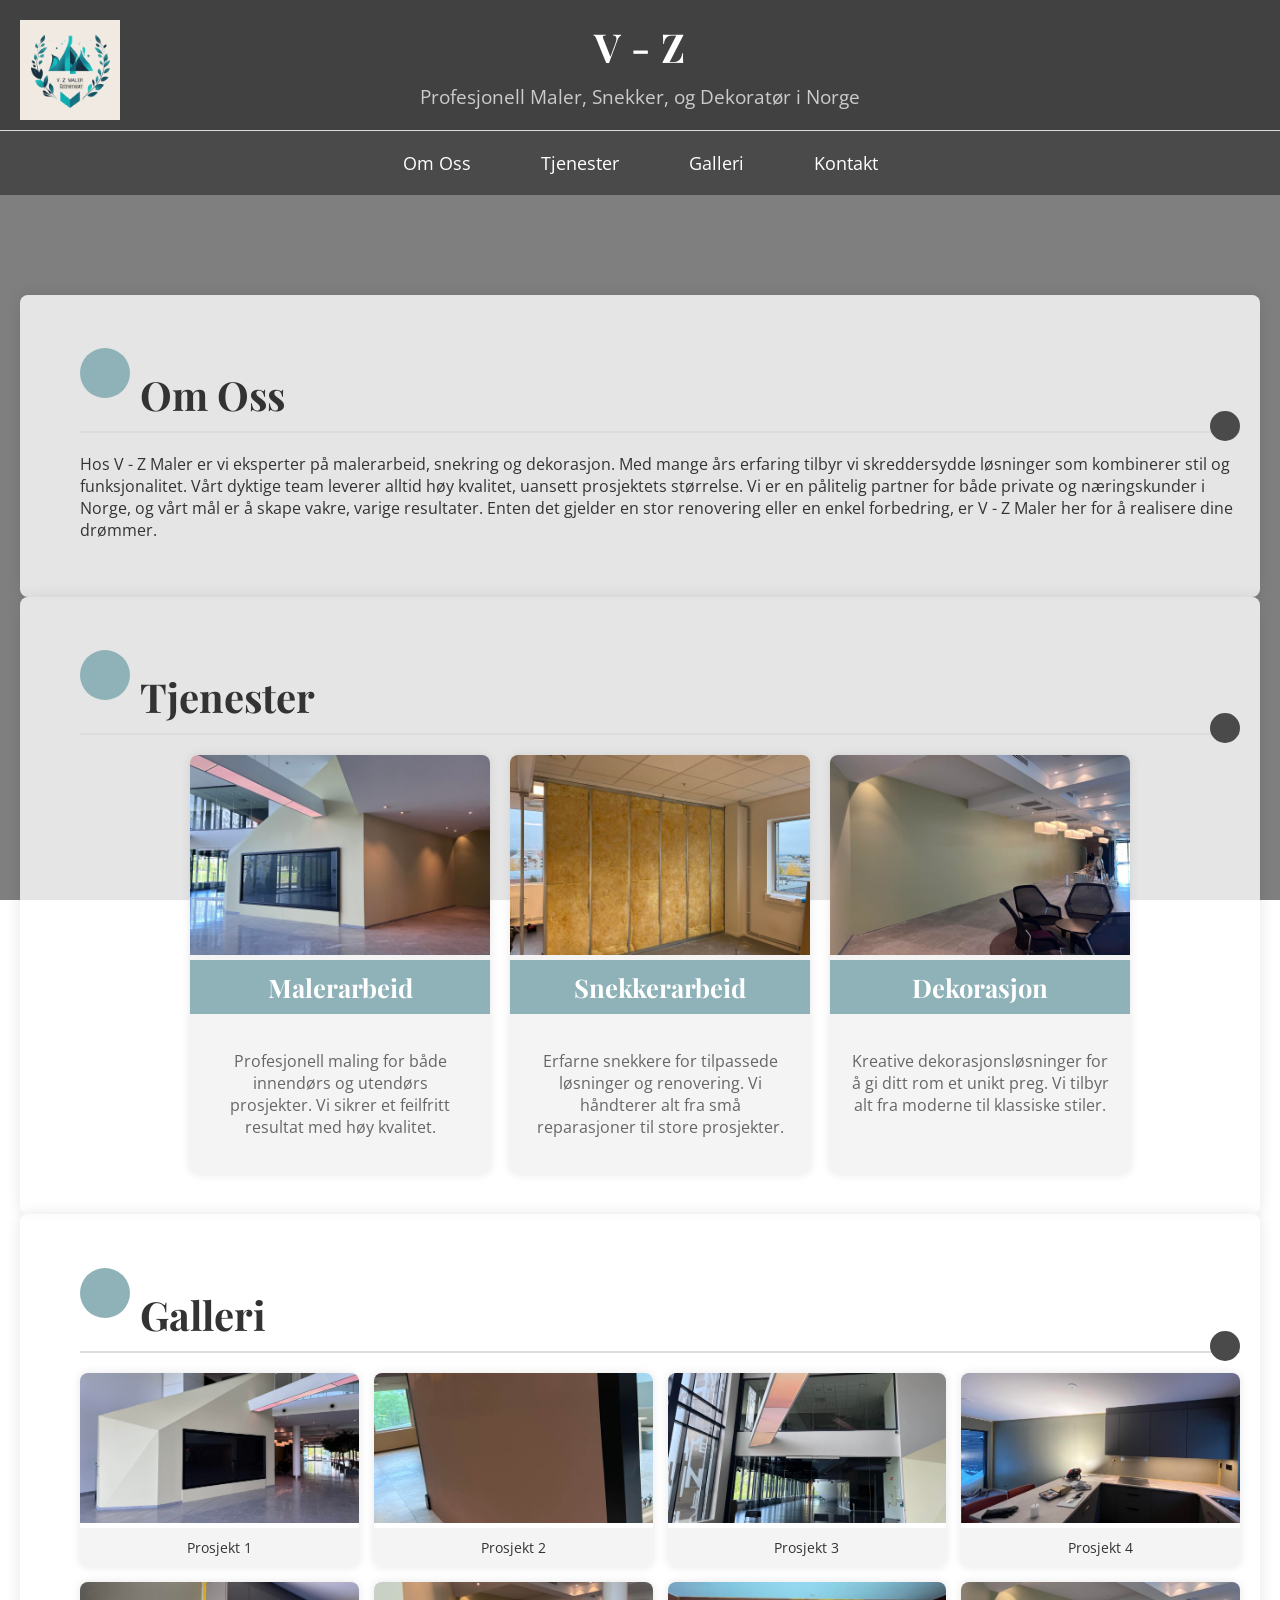
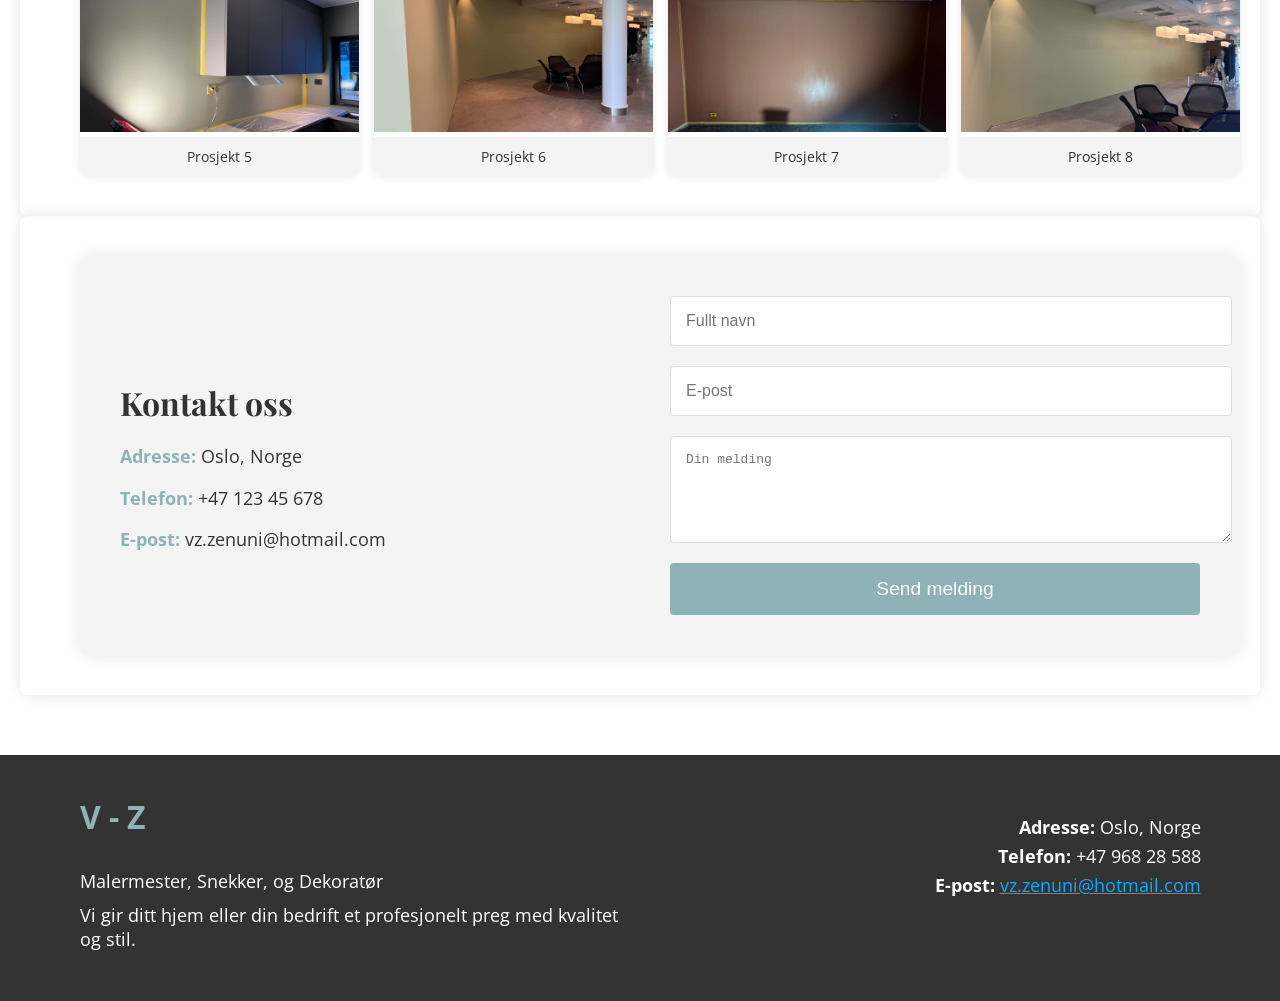
==== index.html @ 61cecac3 "Push" ====
<!DOCTYPE html>
<html lang="no">
<head>
    <meta charset="UTF-8">
    <meta name="viewport" content="width=device-width, initial-scale=1.0">
    <meta name="description" content="A.X - Professional painter, carpenter, and decorator in Norway. High-quality services and unique artistic solutions.">
    <meta name="keywords" content="painting, carpentry, decoration, Norway, art, renovation">
    <title>V.Z - Entreprenør</title>
    <link href="https://fonts.googleapis.com/css2?family=Playfair+Display:wght@700&display=swap" rel="stylesheet">
    <link href="https://fonts.googleapis.com/css2?family=Open+Sans:wght@400;600&display=swap" rel="stylesheet">
    <style>
        body {
            font-family: 'Open Sans', Arial, sans-serif;
            margin: 0;
            padding: 0;
            background: url('https://i.pinimg.com/originals/e3/50/d2/e350d23264d7c1bbc0b9c03489e9367d.jpg') no-repeat center center fixed;
            background-size: cover;
            color: #333;
            position: relative;
        }

        .background-limit {
            position: fixed;
            top: 0;
            left: 0;
            width: 100%;
            height: 100%;
            background: rgba(0, 0, 0, 0.5); /* Darker overlay for the background image */
            z-index: -1;
        }

        header {
            text-align: center;
            background: rgba(50, 50, 50, 0.8); /* Slightly darker header background */
            padding: 20px 0;
            border-bottom: 1px solid #ddd;
            position: relative;
            color: white;
        }

        header img {
            width: 100px;
            height: auto;
            position: absolute;
            left: 20px;
            top: 20px;
            margin: 0;
        }

        header h1 {
            margin: 0;
            font-size: 2.5em;
            color: white;
            font-family: 'Playfair Display', serif;
            letter-spacing: 1px;
        }

        header p {
            margin: 10px 0 0;
            color: #ccc;
            font-size: 1.2em;
        }

        nav {
            display: flex;
            justify-content: center;
            background-color: #4a4a4a;
            padding: 10px;
            position: sticky;
            top: 0;
            z-index: 1000;
        }

        nav ul {
            list-style: none;
            margin: 0;
            padding: 0;
            display: flex;
        }

        nav ul li {
            margin: 0 15px;
        }

        nav ul li a {
            text-decoration: none;
            color: white;
            font-size: 1.1em;
            padding: 10px 20px;
            display: block;
            border-radius: 4px;
            transition: background-color 0.3s ease, transform 0.3s ease;
        }

        nav ul li a:hover {
            background-color: #333;
            transform: scale(1.05);
        }

        .content {
            position: relative;
            z-index: 1;
            margin-top: 80px;
            padding: 20px;
        }

        section {
            padding: 40px 20px;
            max-width: 1200px;
            margin: 0 auto;
            border-radius: 8px;
            box-shadow: 0 0 15px rgba(0, 0, 0, 0.1);
            position: relative;
            z-index: 1;
            background-color: rgba(255, 255, 255, 0.8); /* Lighter background color */
            padding-left: 60px; /* Add more padding on the left to make space for the circles */
        }

        section h2 {
            font-size: 2.5em;
            margin-bottom: 20px;
            color: #333; /* Darker color for better readability */
            border-bottom: 2px solid #ddd;
            padding-bottom: 10px;
            position: relative;
            font-family: 'Playfair Display', serif;
            padding-left: 60px; /* Ensure the text does not overlap with the circles */
        }

        section h2::before, section h2::after {
            content: '';
            position: absolute;
            border-radius: 50%;
            transition: all 0.3s ease;
        }

        section h2::before {
            width: 50px;
            height: 50px;
            background: #8eb2b8;
            top: -20px;
            left: 0; /* Adjust position */
        }

        section h2::after {
            width: 30px;
            height: 30px;
            background: #4a4a4a;
            bottom: -10px;
            right: 0; /* Adjust position */
        }

        section:hover h2::before {
            transform: scale(1.2);
        }

        section:hover h2::after {
            transform: scale(1.2);
        }

        .services-overview {
            display: flex;
            flex-wrap: wrap;
            gap: 20px;
            justify-content: center;
        }

        .service-card {
            background-color: #f4f4f4;
            border-radius: 8px;
            box-shadow: 0 0 10px rgba(0, 0, 0, 0.1);
            overflow: hidden;
            width: 300px;
            text-align: center;
            transition: transform 0.3s ease, box-shadow 0.3s ease;
        }

        .service-card img {
            width: 100%;
            height: 200px;
            object-fit: cover;
        }

        .service-card h3 {
            margin: 0;
            padding: 10px;
            background: #8eb2b8;
            color: white;
            font-size: 1.6em;
            font-family: 'Playfair Display', serif;
        }

        .service-card p {
            padding: 20px;
            font-size: 1em;
            color: #666;
        }

        .service-card:hover {
            transform: scale(1.05);
            box-shadow: 0 0 15px rgba(0, 0, 0, 0.2);
        }

        .gallery {
            display: grid;
            grid-template-columns: repeat(auto-fill, minmax(250px, 1fr));
            gap: 15px;
        }

        .gallery figure {
            margin: 0;
            overflow: hidden;
            border-radius: 8px;
            box-shadow: 0 0 10px rgba(0, 0, 0, 0.1);
            background: #fff;
            transition: transform 0.3s ease;
        }

        .gallery img {
            width: 100%;
            height: 150px;
            object-fit: cover;
            transition: opacity 0.3s ease;
        }

        .gallery figcaption {
            padding: 10px;
            font-size: 0.9em;
            color: #333;
            text-align: center;
            background: #f4f4f4;
        }

        .gallery figure:hover {
            transform: scale(1.05);
        }

        .contact-section {
            display: flex;
            flex-wrap: wrap;
            justify-content: space-between;
            align-items: center;
            background: #f4f4f4;
            padding: 40px;
            border-radius: 8px;
            box-shadow: 0 0 15px rgba(0, 0, 0, 0.1);
        }

        .contact-section .contact-info {
            flex: 1;
            margin-right: 20px;
            color: #333;
        }

        .contact-section .contact-info h3 {
            margin-bottom: 20px;
            font-size: 2em;
            color: #333;
            font-family: 'Playfair Display', serif;
        }

        .contact-section .contact-info p {
            font-size: 1.1em;
            margin-bottom: 10px;
        }

        .contact-section .contact-info p strong {
            color: #8eb2b8;
        }

        .contact-section form {
            flex: 1;
            display: flex;
            flex-direction: column;
            gap: 20px;
        }

        .contact-section form input,
        .contact-section form textarea {
            width: 100%;
            padding: 15px;
            font-size: 1em;
            border: 1px solid #ddd;
            border-radius: 4px;
        }

        .contact-section form input:focus,
        .contact-section form textarea:focus {
            border-color: #8eb2b8;
            outline: none;
            box-shadow: 0 0 10px rgba(142, 178, 184, 0.2);
        }

        .contact-section form button {
            padding: 15px;
            font-size: 1.2em;
            color: white;
            background-color: #8eb2b8;
            border: none;
            border-radius: 4px;
            cursor: pointer;
            transition: background-color 0.3s ease, transform 0.3s ease;
        }

        .contact-section form button:hover {
            background-color: #4a4a4a;
            transform: scale(1.05);
        }

        footer {
            text-align: center;
            padding: 40px 20px;
            background-color: #333;
            color: white;
            margin-top: 40px;
            font-size: 1.1em;
            position: relative;
        }

        footer h3 {
            margin-top: 0;
            font-size: 1.8em;
            color: #8eb2b8;
        }

        footer p {
            margin: 10px 0;
            font-size: 1em;
        }

        footer .social-links a {
            margin: 0 10px;
            display: inline-block;
            color: white;
            font-size: 1.5em;
            transition: color 0.3s ease;
        }

        footer .social-links a:hover {
            color: #00aeff;
        }

        footer .footer-left, footer .footer-right {
            display: inline-block;
            vertical-align: top;
            width: 45%;
            text-align: left;
        }

        footer .footer-right {
            text-align: right;
        }

        footer .contact-info {
            margin-top: 20px;
        }

        footer .contact-info p {
            margin: 5px 0;
        }

        @media (max-width: 768px) {
            nav ul {
                flex-direction: column;
                align-items: center;
            }

            nav ul li {
                margin: 10px 0;
            }

            .services-overview {
                flex-direction: column;
                align-items: center;
            }

            .gallery {
                grid-template-columns: 1fr 1fr;
            }

            footer .footer-left, footer .footer-right {
                width: 100%;
                text-align: center;
                display: block;
                margin: 20px 0;
            }

            footer .footer-left {
                margin-bottom: 20px;
            }
        }
    </style>
</head>
<body>
    <div class="background-limit"></div>

    <header>
        <img src="LOGO.png" alt="A.X Logo">
        <h1>V - Z</h1>
        <p>Profesjonell Maler, Snekker, og Dekoratør i Norge</p>
    </header>

    <nav>
        <ul>
            <li><a href="#about">Om Oss</a></li>
            <li><a href="#services">Tjenester</a></li>
            <li><a href="#gallery">Galleri</a></li>
            <li><a href="#contact">Kontakt</a></li>
        </ul>
    </nav>

    <div class="content">
        <section id="about">
            <h2>Om Oss</h2>
            <p>Hos V - Z Maler er vi eksperter på malerarbeid, snekring og dekorasjon. Med mange års erfaring tilbyr vi skreddersydde løsninger som kombinerer stil og funksjonalitet. Vårt dyktige team leverer alltid høy kvalitet, uansett prosjektets størrelse. Vi er en pålitelig partner for både private og næringskunder i Norge, og vårt mål er å skape vakre, varige resultater. Enten det gjelder en stor renovering eller en enkel forbedring, er V - Z Maler her for å realisere dine drømmer.</p>
        </section>

        <section id="services">
            <h2>Tjenester</h2>
            <div class="services-overview">
                <div class="service-card">
                    <img src="Moleri.jpg" alt="Malerarbeid">
                    <h3>Malerarbeid</h3>
                    <p>Profesjonell maling for både innendørs og utendørs prosjekter. Vi sikrer et feilfritt resultat med høy kvalitet.</p>
                </div>
                <div class="service-card">
                    <img src="Snekker.jpg" alt="Snekkerarbeid">
                    <h3>Snekkerarbeid</h3>
                    <p>Erfarne snekkere for tilpassede løsninger og renovering. Vi håndterer alt fra små reparasjoner til store prosjekter.</p>
                </div>
                <div class="service-card">
                    <img src="decor.jpg" alt="Dekorasjon">
                    <h3>Dekorasjon</h3>
                    <p>Kreative dekorasjonsløsninger for å gi ditt rom et unikt preg. Vi tilbyr alt fra moderne til klassiske stiler.</p>
                </div>
            </div>
        </section>

        <section id="gallery">
            <h2>Galleri</h2>
            <div class="gallery">
                <figure>
                    <img src="Foto2.jpg" alt="Galleri Bilde 1">
                    <figcaption>Prosjekt 1</figcaption>
                </figure>
                <figure>
                    <img src="Foto5.jpg" alt="Galleri Bilde 2">
                    <figcaption>Prosjekt 2</figcaption>
                </figure>
                <figure>
                    <img src="Foto3.jpg" alt="Galleri Bilde 3">
                    <figcaption>Prosjekt 3</figcaption>
                </figure>
                <figure>
                    <img src="Foto7.jpg" alt="Galleri Bilde 4">
                    <figcaption>Prosjekt 4</figcaption>
                </figure>
                <figure>
                    <img src="Foto6.jpg" alt="Galleri Bilde 5">
                    <figcaption>Prosjekt 5</figcaption>
                </figure>
                <figure>
                    <img src="foto 01.jpg" alt="Galleri Bilde 6">
                    <figcaption>Prosjekt 6</figcaption>
                </figure>
                <figure>
                    <img src="foto02.jpg" alt="Galleri Bilde 7">
                    <figcaption>Prosjekt 7</figcaption>
                </figure>
                <figure>
                    <img src="foto03.jpg" alt="Galleri Bilde 8">
                    <figcaption>Prosjekt 8</figcaption>
                </figure>
            </div>
        </section>

        <section id="contact">
            <div class="contact-section">
                <div class="contact-info">
                    <h3>Kontakt oss</h3>
                    <p><strong>Adresse:</strong> Oslo, Norge</p>
                    <p><strong>Telefon:</strong> +47 123 45 678</p>
                    <p><strong>E-post:</strong> vz.zenuni@hotmail.com</p>
                </div>
                <form action="mailto:vz.zenuni@hotmail.com" method="post" enctype="text/plain">
                    <input type="text" name="name" placeholder="Fullt navn" required>
                    <input type="email" name="email" placeholder="E-post" required>
                    <textarea name="message" placeholder="Din melding" rows="5" required></textarea>
                    <button type="submit">Send melding</button>
                </form>
            </div>
        </section>
        
    </div>

    <footer>
        <div class="footer-left">
            <h3>V - Z</h3>
            <p>Malermester, Snekker, og Dekoratør</p>
            <p>Vi gir ditt hjem eller din bedrift et profesjonelt preg med kvalitet og stil.</p>
        </div>
        <div class="footer-right">
            <div class="contact-info">
                <p><strong>Adresse:</strong> Oslo, Norge</p>
                <p><strong>Telefon:</strong> +47 968 28 588</p>
                <p><strong>E-post:</strong> <a href="mailto:vz.zenuni@hotmail.com" style="color: #00aeff;">vz.zenuni@hotmail.com</a></p>
            </div>
        </div>
    </footer>
</body>
</html>
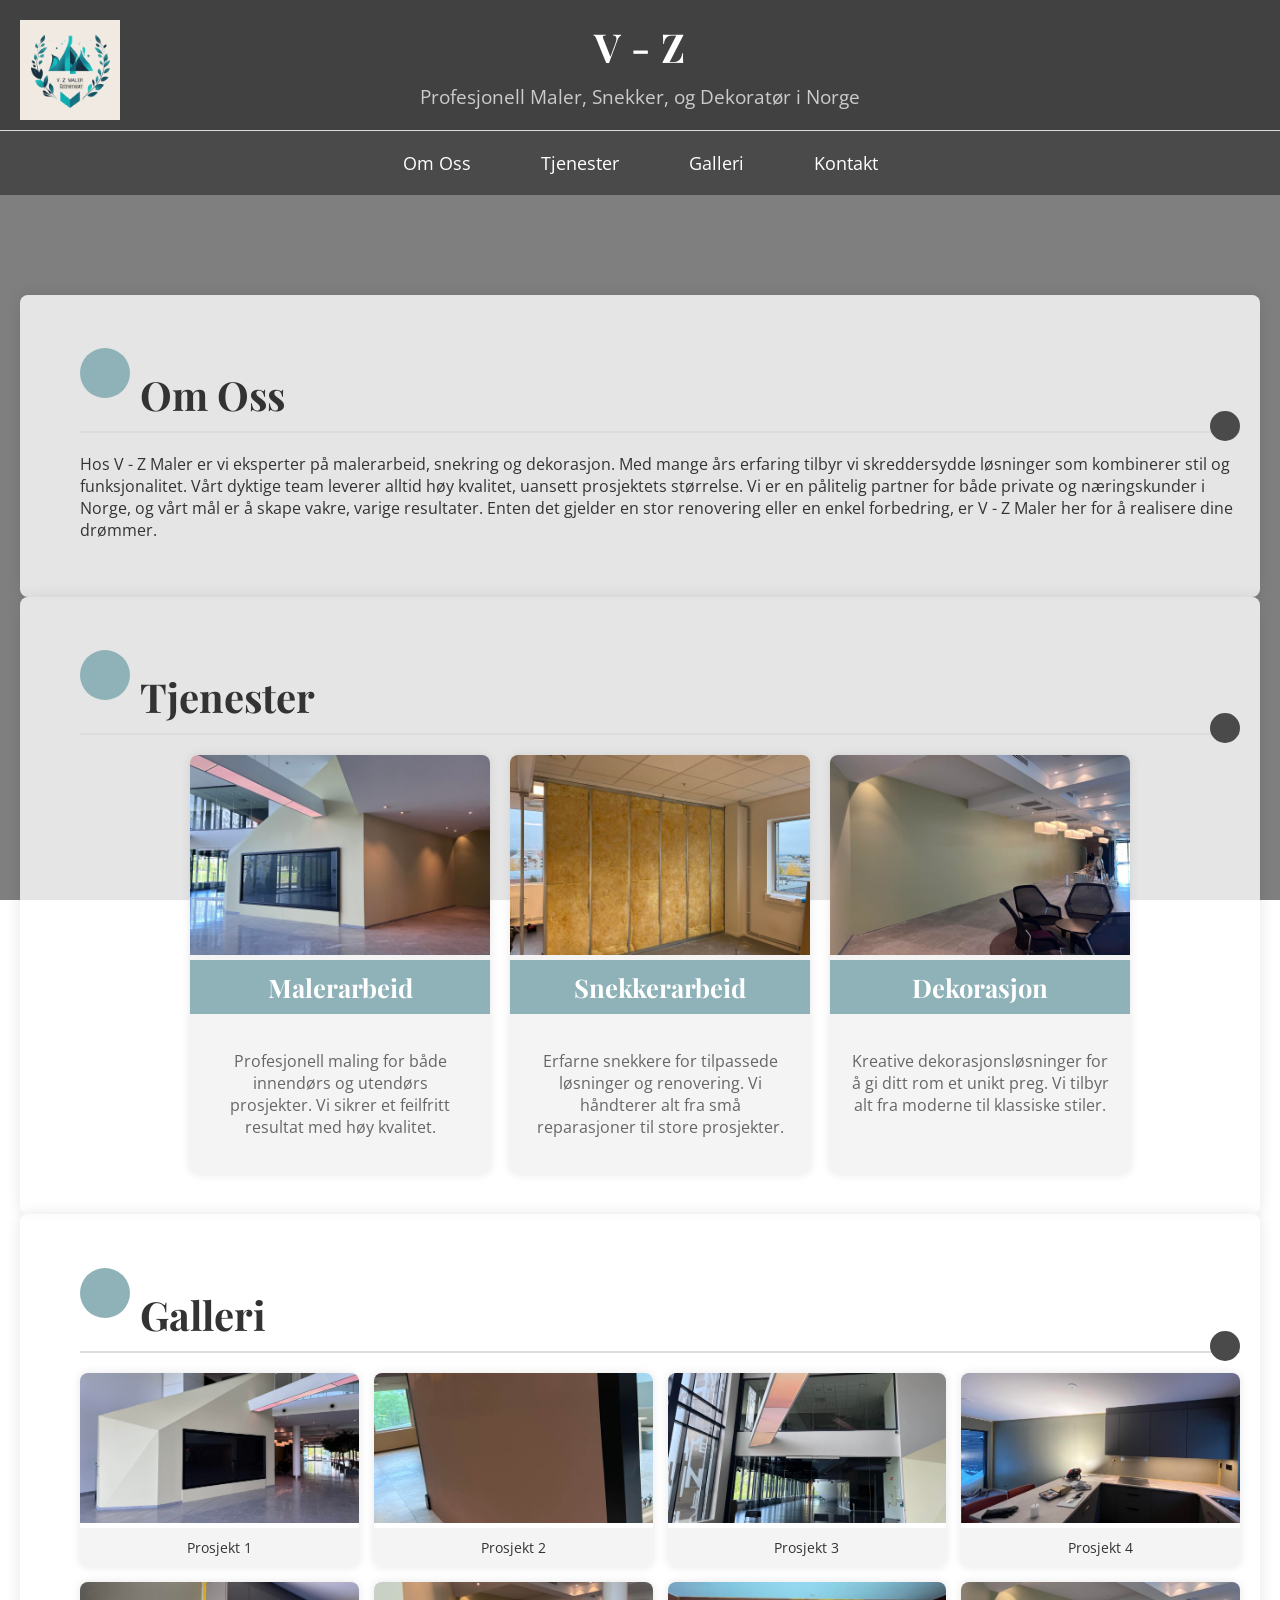
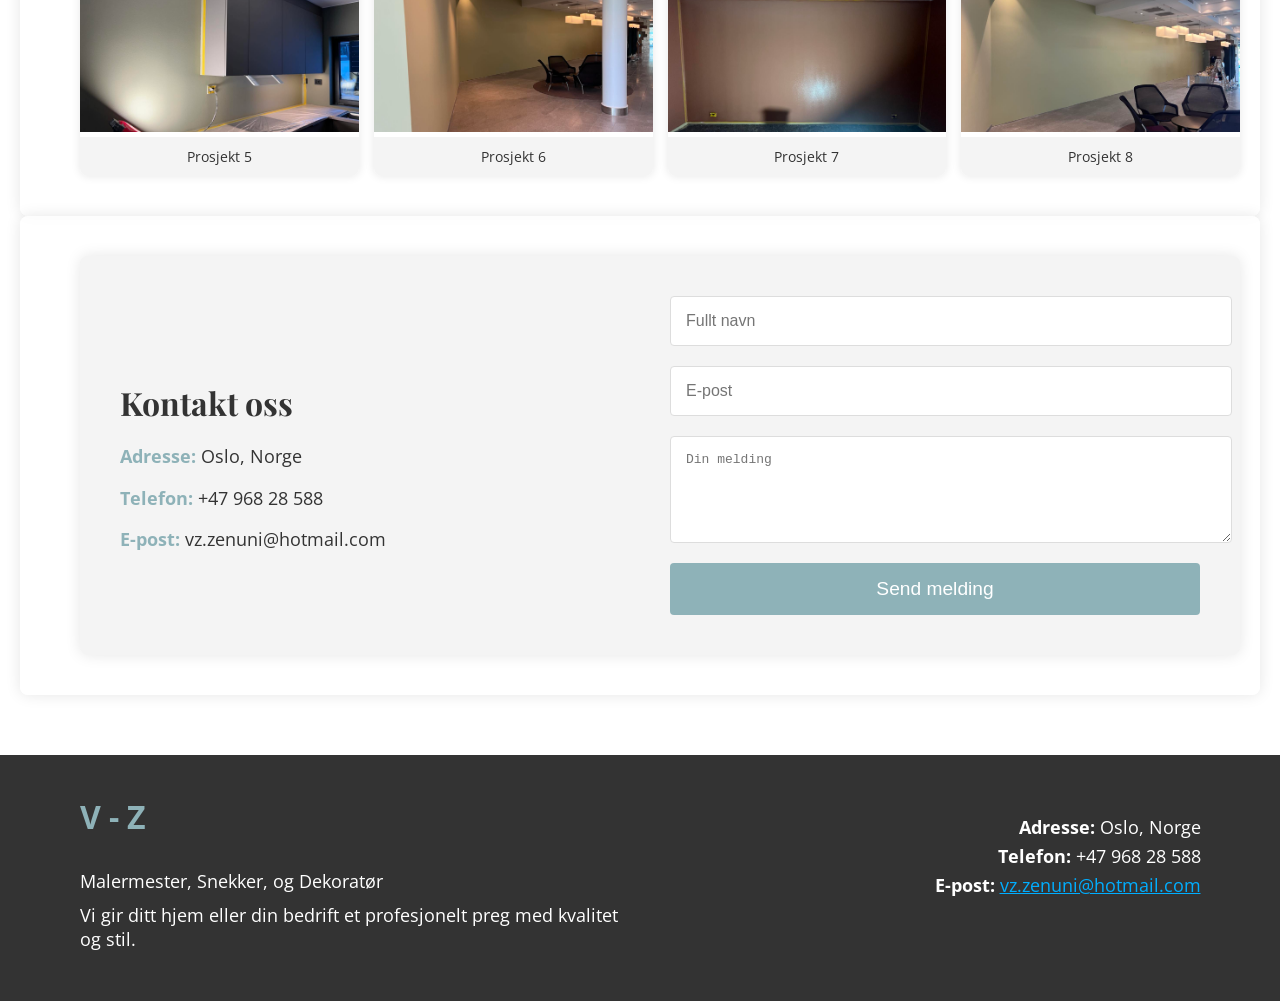
==== commit 60a2cbc8: "push" ====
--- a/index.html
+++ b/index.html
@@ -6,6 +6,7 @@
     <meta name="description" content="A.X - Professional painter, carpenter, and decorator in Norway. High-quality services and unique artistic solutions.">
     <meta name="keywords" content="painting, carpentry, decoration, Norway, art, renovation">
     <title>V.Z - Entreprenør</title>
+    <meta name="google-site-verification" content="4elAn1VOrxXYviuZuwuYCIWoDxabypgnGjEoeXTl2sg" />
     <link href="https://fonts.googleapis.com/css2?family=Playfair+Display:wght@700&display=swap" rel="stylesheet">
     <link href="https://fonts.googleapis.com/css2?family=Open+Sans:wght@400;600&display=swap" rel="stylesheet">
     <style>
@@ -479,7 +480,7 @@
                 <div class="contact-info">
                     <h3>Kontakt oss</h3>
                     <p><strong>Adresse:</strong> Oslo, Norge</p>
-                    <p><strong>Telefon:</strong> +47 123 45 678</p>
+                    <p><strong>Telefon:</strong> +47 968 28 588</p>
                     <p><strong>E-post:</strong> vz.zenuni@hotmail.com</p>
                 </div>
                 <form action="mailto:vz.zenuni@hotmail.com" method="post" enctype="text/plain">
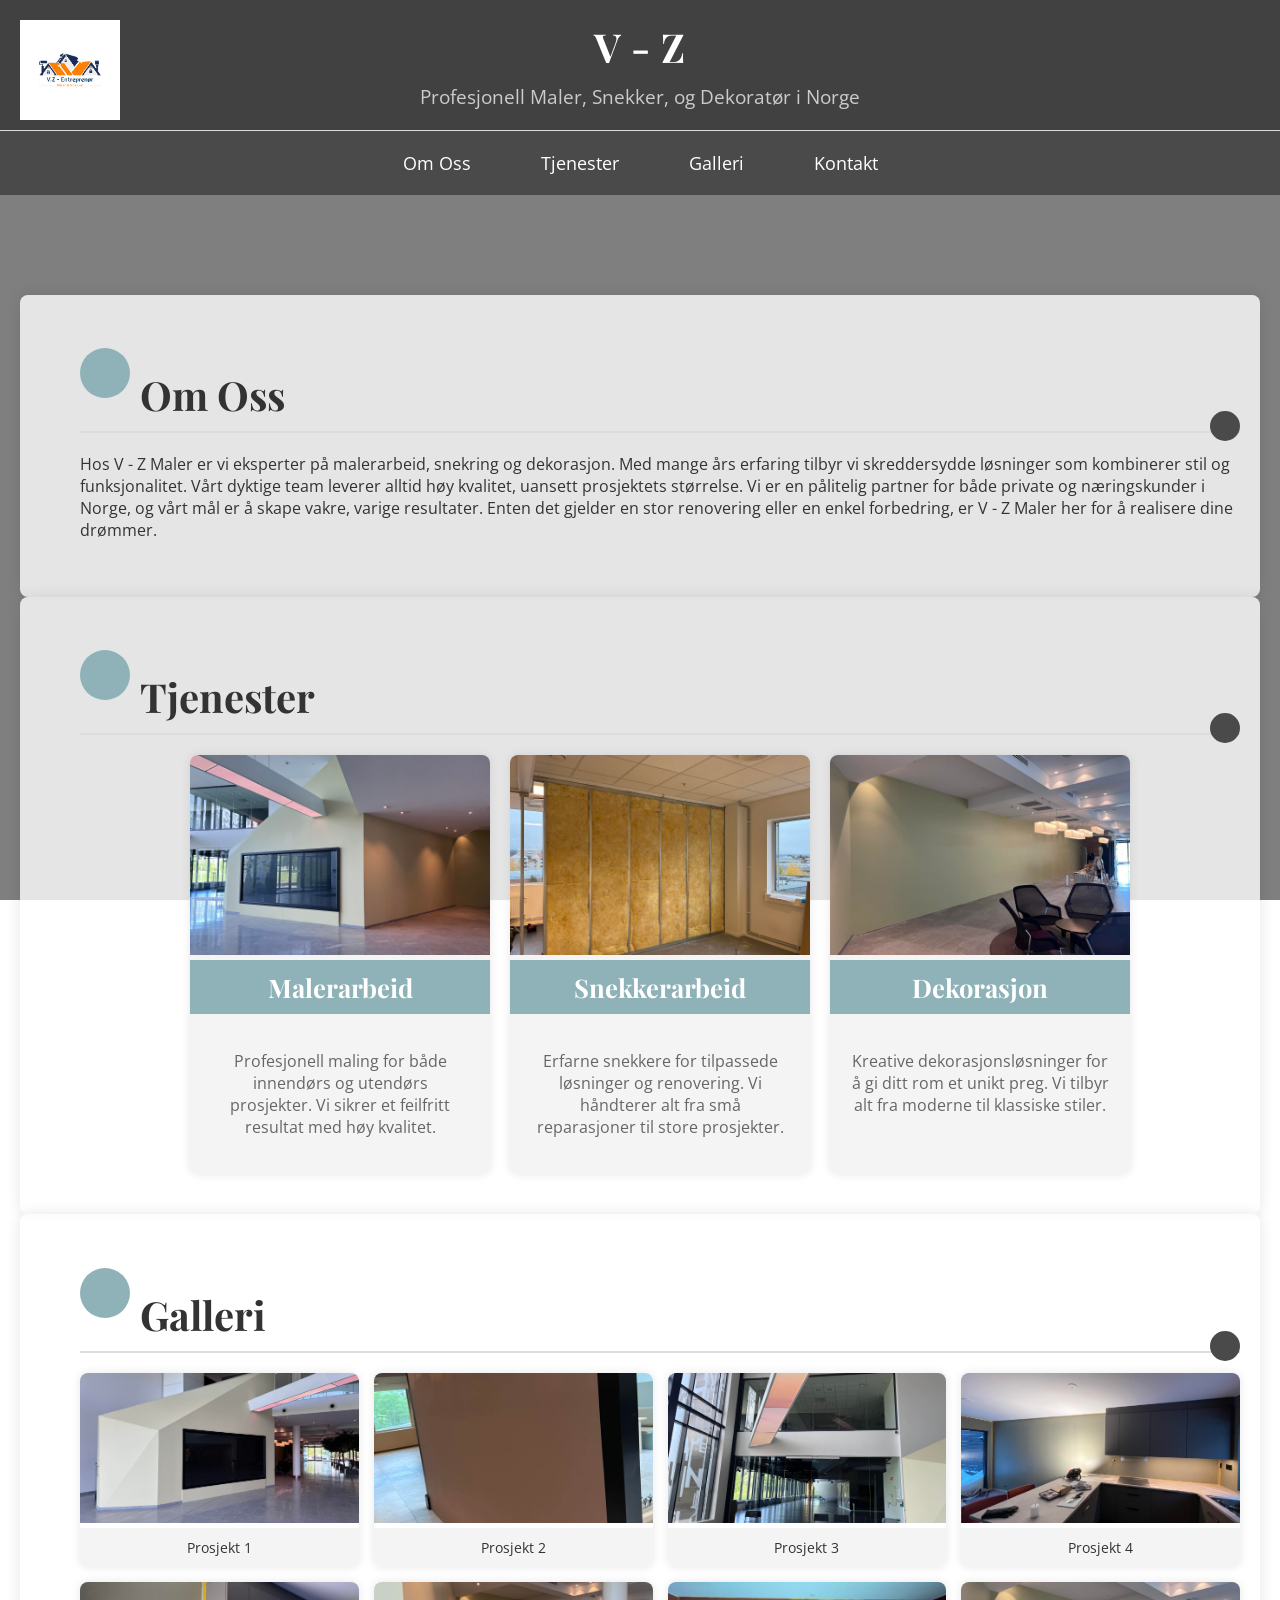
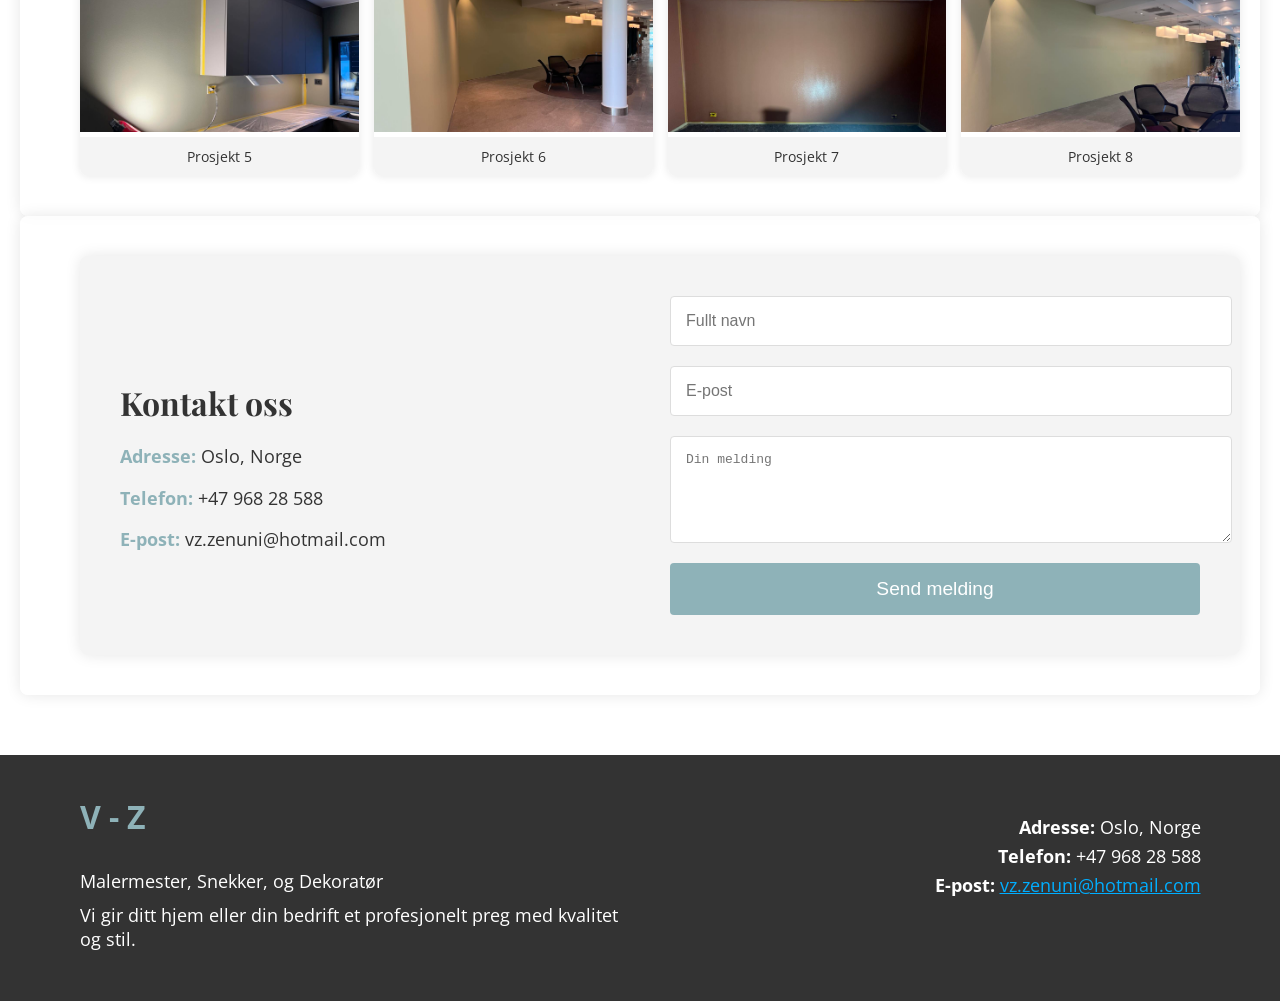
==== commit 86f2219d: "update" ====
--- a/index.html
+++ b/index.html
@@ -396,7 +396,7 @@
     <div class="background-limit"></div>
 
     <header>
-        <img src="LOGO.png" alt="A.X Logo">
+        <img src="Final Logo.png" alt="V.Z Logo">
         <h1>V - Z</h1>
         <p>Profesjonell Maler, Snekker, og Dekoratør i Norge</p>
     </header>
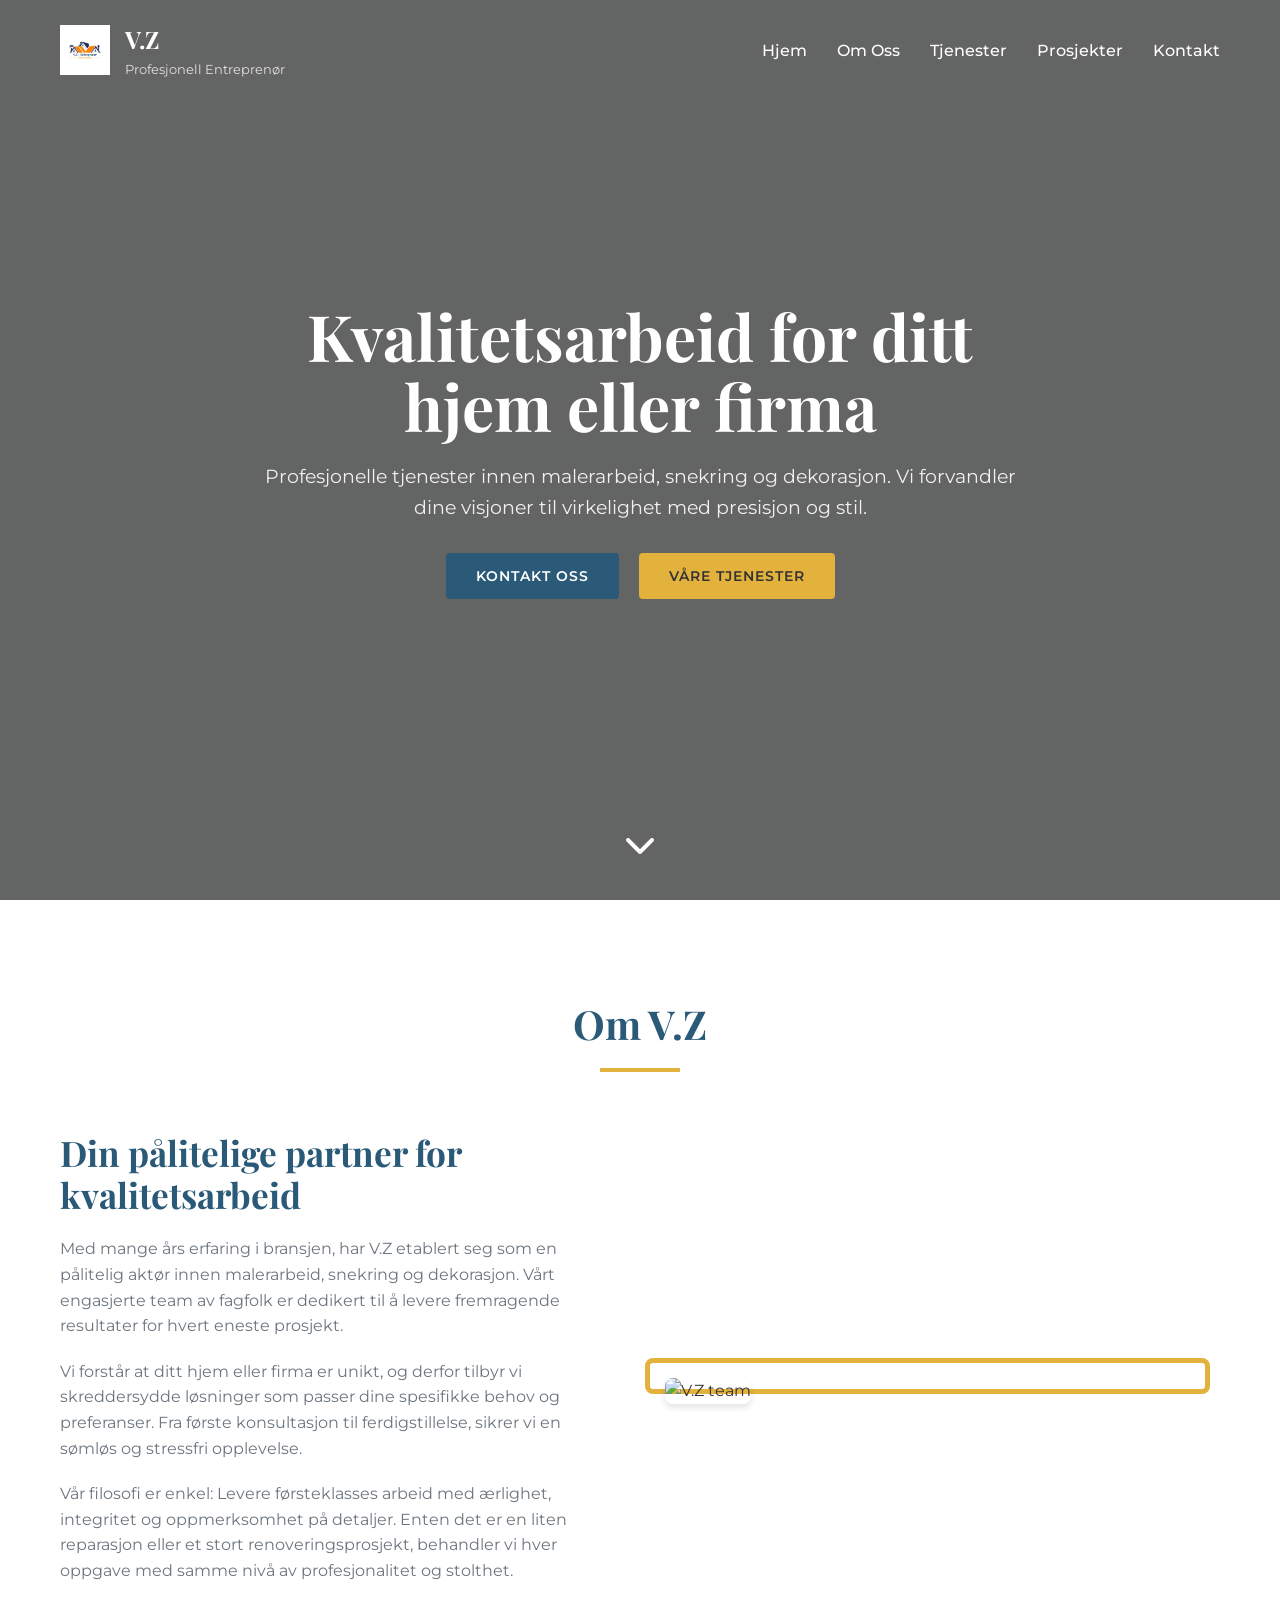
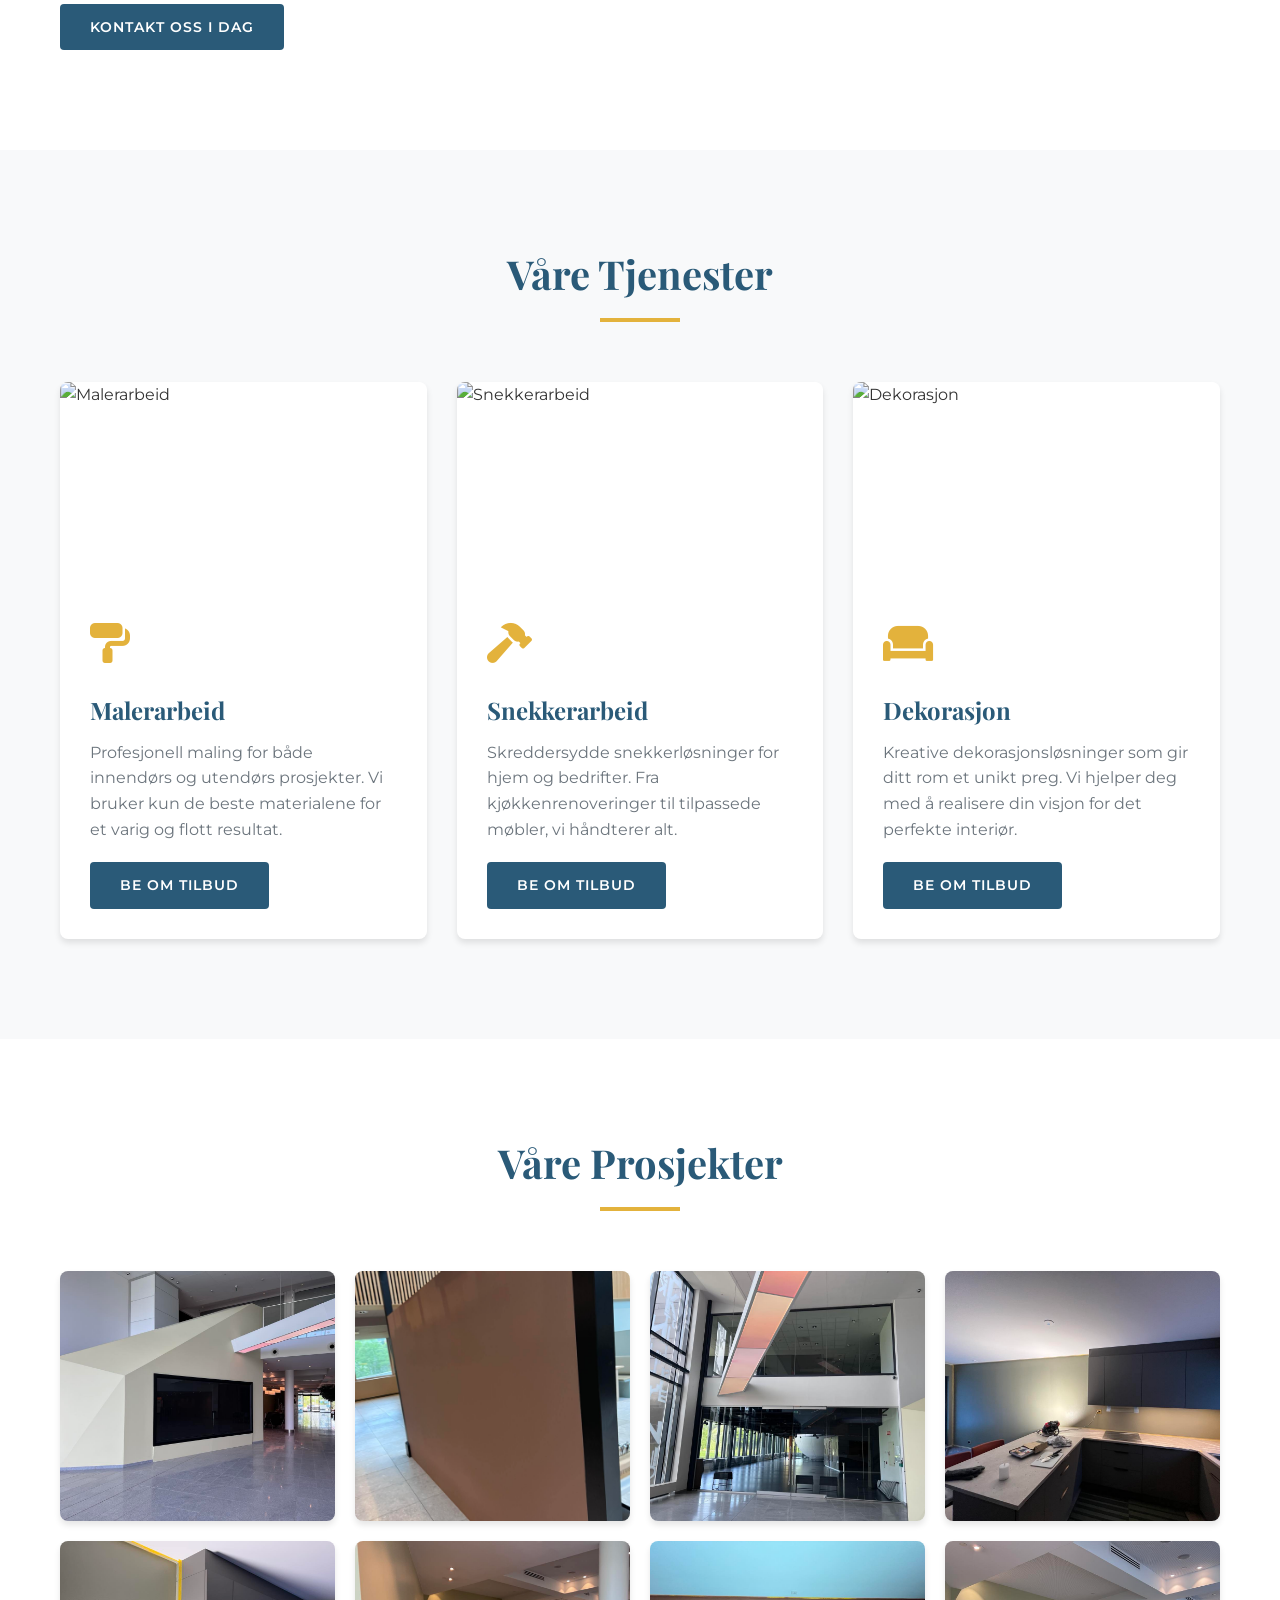
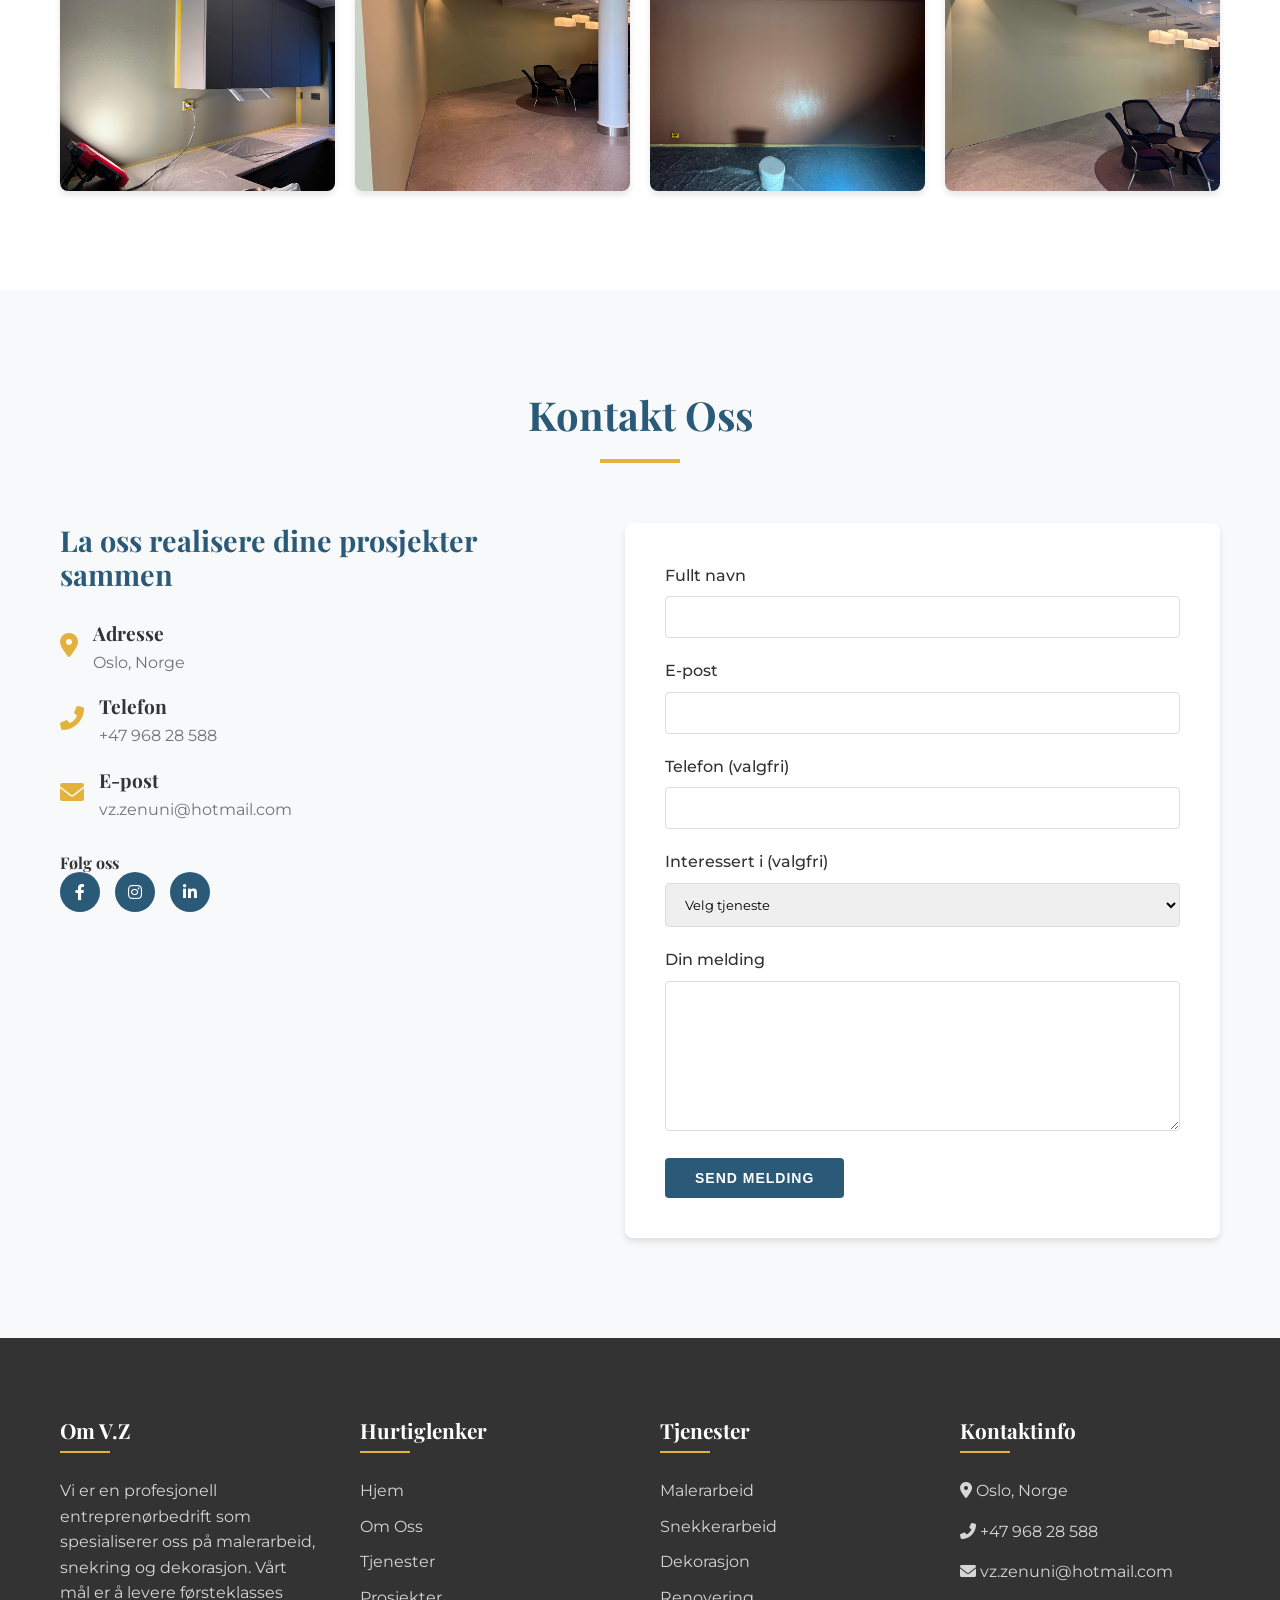
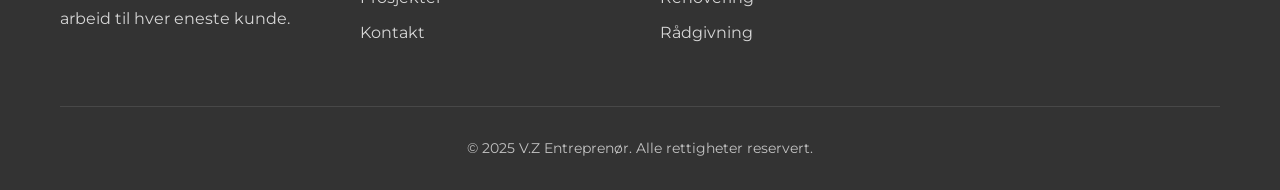
==== commit 9f79c593: "Update index.html" ====
--- a/index.html
+++ b/index.html
@@ -3,510 +3,1214 @@
 <head>
     <meta charset="UTF-8">
     <meta name="viewport" content="width=device-width, initial-scale=1.0">
-    <meta name="description" content="A.X - Professional painter, carpenter, and decorator in Norway. High-quality services and unique artistic solutions.">
-    <meta name="keywords" content="painting, carpentry, decoration, Norway, art, renovation">
-    <title>V.Z - Entreprenør</title>
+    <meta name="description" content="V.Z - Profesjonell entreprenør i Norge. Ekspertise innen malerarbeid, snekring og dekorasjon. Høy kvalitet og skreddersydde løsninger.">
+    <meta name="keywords" content="entreprenør, maler, snekker, dekoratør, renovering, Norge, Oslo">
+    <title>V.Z | Profesjonell Entreprenør</title>
     <meta name="google-site-verification" content="4elAn1VOrxXYviuZuwuYCIWoDxabypgnGjEoeXTl2sg" />
-    <link href="https://fonts.googleapis.com/css2?family=Playfair+Display:wght@700&display=swap" rel="stylesheet">
-    <link href="https://fonts.googleapis.com/css2?family=Open+Sans:wght@400;600&display=swap" rel="stylesheet">
+    <link rel="preconnect" href="https://fonts.googleapis.com">
+    <link rel="preconnect" href="https://fonts.gstatic.com" crossorigin>
+    <link href="https://fonts.googleapis.com/css2?family=Montserrat:wght@300;400;500;600;700&family=Playfair+Display:wght@700;800&display=swap" rel="stylesheet">
+    <link rel="stylesheet" href="https://cdnjs.cloudflare.com/ajax/libs/font-awesome/6.0.0/css/all.min.css">
     <style>
-        body {
-            font-family: 'Open Sans', Arial, sans-serif;
+        :root {
+            --primary: #2a5a78;
+            --primary-light: #3a7fa6;
+            --secondary: #e3b23c;
+            --dark: #333333;
+            --light: #f8f9fa;
+            --gray: #6c757d;
+            --white: #ffffff;
+            --transition: all 0.3s cubic-bezier(0.25, 0.8, 0.25, 1);
+            --shadow: 0 4px 6px rgba(0, 0, 0, 0.1);
+            --shadow-hover: 0 10px 15px rgba(0, 0, 0, 0.1);
+        }
+        
+        * {
             margin: 0;
             padding: 0;
-            background: url('https://i.pinimg.com/originals/e3/50/d2/e350d23264d7c1bbc0b9c03489e9367d.jpg') no-repeat center center fixed;
-            background-size: cover;
-            color: #333;
+            box-sizing: border-box;
+        }
+        
+        body {
+            font-family: 'Montserrat', sans-serif;
+            color: var(--dark);
+            background-color: var(--light);
+            line-height: 1.6;
+            overflow-x: hidden;
+        }
+        
+        h1, h2, h3, h4 {
+            font-family: 'Playfair Display', serif;
+            font-weight: 700;
+            line-height: 1.2;
+        }
+        
+        a {
+            text-decoration: none;
+            color: inherit;
+            transition: var(--transition);
+        }
+        
+        ul {
+            list-style: none;
+        }
+        
+        img {
+            max-width: 100%;
+            height: auto;
+        }
+        
+        .container {
+            width: 100%;
+            max-width: 1200px;
+            margin: 0 auto;
+            padding: 0 20px;
+        }
+        
+        .btn {
+            display: inline-block;
+            padding: 12px 30px;
+            background-color: var(--primary);
+            color: var(--white);
+            border: none;
+            border-radius: 4px;
+            font-weight: 600;
+            cursor: pointer;
+            transition: var(--transition);
+            text-transform: uppercase;
+            letter-spacing: 1px;
+            font-size: 14px;
+        }
+        
+        .btn:hover {
+            background-color: var(--primary-light);
+            transform: translateY(-2px);
+            box-shadow: var(--shadow-hover);
+        }
+        
+        .btn-secondary {
+            background-color: var(--secondary);
+            color: var(--dark);
+        }
+        
+        .btn-secondary:hover {
+            background-color: #f1c453;
+        }
+        
+        .section {
+            padding: 100px 0;
             position: relative;
         }
-
-        .background-limit {
+        
+        .section-title {
+            font-size: 2.5rem;
+            margin-bottom: 60px;
+            position: relative;
+            text-align: center;
+            color: var(--primary);
+        }
+        
+        .section-title:after {
+            content: '';
+            display: block;
+            width: 80px;
+            height: 4px;
+            background: var(--secondary);
+            margin: 20px auto;
+        }
+        
+        .text-center {
+            text-align: center;
+        }
+        
+        /* Header */
+        header {
+            position: fixed;
+            top: 0;
+            left: 0;
+            width: 100%;
+            z-index: 1000;
+            transition: var(--transition);
+            padding: 20px 0;
+        }
+        
+        header.scrolled {
+            background-color: rgba(255, 255, 255, 0.98);
+            box-shadow: var(--shadow);
+            padding: 10px 0;
+        }
+        
+        .header-container {
+            display: flex;
+            justify-content: space-between;
+            align-items: center;
+        }
+        
+        .logo {
+            display: flex;
+            align-items: center;
+        }
+        
+        .logo img {
+            height: 50px;
+            margin-right: 15px;
+        }
+        
+        .logo-text {
+            font-family: 'Playfair Display', serif;
+            font-weight: 700;
+            font-size: 1.5rem;
+            color: var(--white);
+        }
+        
+        header.scrolled .logo-text {
+            color: var(--primary);
+        }
+        
+        .logo-subtext {
+            font-size: 0.8rem;
+            color: var(--white);
+            opacity: 0.8;
+            margin-top: 2px;
+        }
+        
+        header.scrolled .logo-subtext {
+            color: var(--gray);
+        }
+        
+        /* Navigation */
+        nav ul {
+            display: flex;
+        }
+        
+        nav ul li {
+            margin-left: 30px;
+        }
+        
+        nav ul li a {
+            color: var(--white);
+            font-weight: 500;
+            position: relative;
+            padding: 5px 0;
+        }
+        
+        header.scrolled nav ul li a {
+            color: var(--dark);
+        }
+        
+        nav ul li a:after {
+            content: '';
+            position: absolute;
+            bottom: 0;
+            left: 0;
+            width: 0;
+            height: 2px;
+            background-color: var(--secondary);
+            transition: var(--transition);
+        }
+        
+        nav ul li a:hover:after {
+            width: 100%;
+        }
+        
+        .mobile-menu-btn {
+            display: none;
+            background: none;
+            border: none;
+            color: var(--white);
+            font-size: 1.5rem;
+            cursor: pointer;
+        }
+        
+        header.scrolled .mobile-menu-btn {
+            color: var(--dark);
+        }
+        
+        /* Hero Section */
+        .hero {
+            height: 100vh;
+            min-height: 700px;
+            background: linear-gradient(rgba(0, 0, 0, 0.6), rgba(0, 0, 0, 0.6)), url('https://images.unsplash.com/photo-1600585154340-be6161a56a0c?ixlib=rb-1.2.1&auto=format&fit=crop&w=1350&q=80') no-repeat center center/cover;
+            display: flex;
+            align-items: center;
+            color: var(--white);
+            text-align: center;
+            position: relative;
+        }
+        
+        .hero-content {
+            max-width: 800px;
+            margin: 0 auto;
+            padding: 0 20px;
+        }
+        
+        .hero h1 {
+            font-size: 4rem;
+            margin-bottom: 20px;
+            line-height: 1.1;
+        }
+        
+        .hero p {
+            font-size: 1.2rem;
+            margin-bottom: 30px;
+            opacity: 0.9;
+        }
+        
+        .hero-btns {
+            display: flex;
+            justify-content: center;
+            gap: 20px;
+        }
+        
+        .scroll-down {
+            position: absolute;
+            bottom: 30px;
+            left: 50%;
+            transform: translateX(-50%);
+            color: var(--white);
+            font-size: 2rem;
+            animation: bounce 2s infinite;
+            cursor: pointer;
+        }
+        
+        @keyframes bounce {
+            0%, 20%, 50%, 80%, 100% {
+                transform: translateY(0) translateX(-50%);
+            }
+            40% {
+                transform: translateY(-20px) translateX(-50%);
+            }
+            60% {
+                transform: translateY(-10px) translateX(-50%);
+            }
+        }
+        
+        /* About Section */
+        .about {
+            background-color: var(--white);
+        }
+        
+        .about-content {
+            display: flex;
+            align-items: center;
+            gap: 50px;
+        }
+        
+        .about-text {
+            flex: 1;
+        }
+        
+        .about-text h2 {
+            font-size: 2.2rem;
+            margin-bottom: 20px;
+            color: var(--primary);
+        }
+        
+        .about-text p {
+            margin-bottom: 20px;
+            color: var(--gray);
+        }
+        
+        .about-image {
+            flex: 1;
+            position: relative;
+        }
+        
+        .about-image img {
+            border-radius: 8px;
+            box-shadow: var(--shadow);
+        }
+        
+        .about-image:before {
+            content: '';
+            position: absolute;
+            width: 100%;
+            height: 100%;
+            border: 5px solid var(--secondary);
+            border-radius: 8px;
+            top: -20px;
+            left: -20px;
+            z-index: -1;
+        }
+        
+        /* Services Section */
+        .services {
+            background-color: var(--light);
+        }
+        
+        .services-grid {
+            display: grid;
+            grid-template-columns: repeat(auto-fit, minmax(300px, 1fr));
+            gap: 30px;
+        }
+        
+        .service-card {
+            background-color: var(--white);
+            border-radius: 8px;
+            overflow: hidden;
+            box-shadow: var(--shadow);
+            transition: var(--transition);
+        }
+        
+        .service-card:hover {
+            transform: translateY(-10px);
+            box-shadow: var(--shadow-hover);
+        }
+        
+        .service-img {
+            height: 200px;
+            overflow: hidden;
+        }
+        
+        .service-img img {
+            width: 100%;
+            height: 100%;
+            object-fit: cover;
+            transition: var(--transition);
+        }
+        
+        .service-card:hover .service-img img {
+            transform: scale(1.1);
+        }
+        
+        .service-content {
+            padding: 30px;
+        }
+        
+        .service-content h3 {
+            font-size: 1.5rem;
+            margin-bottom: 15px;
+            color: var(--primary);
+        }
+        
+        .service-content p {
+            color: var(--gray);
+            margin-bottom: 20px;
+        }
+        
+        .service-icon {
+            font-size: 2.5rem;
+            color: var(--secondary);
+            margin-bottom: 20px;
+        }
+        
+        /* Gallery Section */
+        .gallery {
+            background-color: var(--white);
+        }
+        
+        .gallery-grid {
+            display: grid;
+            grid-template-columns: repeat(auto-fill, minmax(250px, 1fr));
+            gap: 20px;
+        }
+        
+        .gallery-item {
+            position: relative;
+            overflow: hidden;
+            border-radius: 8px;
+            height: 250px;
+            box-shadow: var(--shadow);
+        }
+        
+        .gallery-item img {
+            width: 100%;
+            height: 100%;
+            object-fit: cover;
+            transition: var(--transition);
+        }
+        
+        .gallery-item:hover img {
+            transform: scale(1.1);
+        }
+        
+        .gallery-overlay {
+            position: absolute;
+            bottom: 0;
+            left: 0;
+            right: 0;
+            background: linear-gradient(transparent, rgba(0, 0, 0, 0.8));
+            color: var(--white);
+            padding: 20px;
+            transform: translateY(100%);
+            transition: var(--transition);
+        }
+        
+        .gallery-item:hover .gallery-overlay {
+            transform: translateY(0);
+        }
+        
+        /* Contact Section */
+        .contact {
+            background-color: var(--light);
+        }
+        
+        .contact-container {
+            display: flex;
+            gap: 50px;
+        }
+        
+        .contact-info {
+            flex: 1;
+        }
+        
+        .contact-info h3 {
+            font-size: 1.8rem;
+            margin-bottom: 30px;
+            color: var(--primary);
+        }
+        
+        .contact-details {
+            margin-bottom: 30px;
+        }
+        
+        .contact-detail {
+            display: flex;
+            align-items: flex-start;
+            margin-bottom: 20px;
+        }
+        
+        .contact-icon {
+            font-size: 1.5rem;
+            color: var(--secondary);
+            margin-right: 15px;
+            margin-top: 5px;
+        }
+        
+        .contact-text h4 {
+            font-size: 1.2rem;
+            margin-bottom: 5px;
+        }
+        
+        .contact-text p, .contact-text a {
+            color: var(--gray);
+        }
+        
+        .contact-text a:hover {
+            color: var(--primary);
+        }
+        
+        .social-links {
+            display: flex;
+            gap: 15px;
+        }
+        
+        .social-links a {
+            display: flex;
+            align-items: center;
+            justify-content: center;
+            width: 40px;
+            height: 40px;
+            background-color: var(--primary);
+            color: var(--white);
+            border-radius: 50%;
+            transition: var(--transition);
+        }
+        
+        .social-links a:hover {
+            background-color: var(--secondary);
+            color: var(--dark);
+            transform: translateY(-5px);
+        }
+        
+        .contact-form {
+            flex: 1;
+            background-color: var(--white);
+            padding: 40px;
+            border-radius: 8px;
+            box-shadow: var(--shadow);
+        }
+        
+        .form-group {
+            margin-bottom: 20px;
+        }
+        
+        .form-group label {
+            display: block;
+            margin-bottom: 8px;
+            font-weight: 500;
+        }
+        
+        .form-control {
+            width: 100%;
+            padding: 12px 15px;
+            border: 1px solid #ddd;
+            border-radius: 4px;
+            font-family: 'Montserrat', sans-serif;
+            transition: var(--transition);
+        }
+        
+        .form-control:focus {
+            outline: none;
+            border-color: var(--primary);
+            box-shadow: 0 0 0 3px rgba(42, 90, 120, 0.1);
+        }
+        
+        textarea.form-control {
+            min-height: 150px;
+            resize: vertical;
+        }
+        
+        /* Footer */
+        footer {
+            background-color: var(--dark);
+            color: var(--white);
+            padding: 80px 0 30px;
+        }
+        
+        .footer-container {
+            display: grid;
+            grid-template-columns: repeat(auto-fit, minmax(250px, 1fr));
+            gap: 40px;
+            margin-bottom: 50px;
+        }
+        
+        .footer-col h4 {
+            font-size: 1.3rem;
+            margin-bottom: 25px;
+            position: relative;
+            padding-bottom: 10px;
+        }
+        
+        .footer-col h4:after {
+            content: '';
+            position: absolute;
+            bottom: 0;
+            left: 0;
+            width: 50px;
+            height: 2px;
+            background-color: var(--secondary);
+        }
+        
+        .footer-col p {
+            margin-bottom: 15px;
+            opacity: 0.8;
+        }
+        
+        .footer-links li {
+            margin-bottom: 10px;
+        }
+        
+        .footer-links a {
+            opacity: 0.8;
+            transition: var(--transition);
+        }
+        
+        .footer-links a:hover {
+            opacity: 1;
+            color: var(--secondary);
+            padding-left: 5px;
+        }
+        
+        .footer-bottom {
+            text-align: center;
+            padding-top: 30px;
+            border-top: 1px solid rgba(255, 255, 255, 0.1);
+        }
+        
+        .footer-bottom p {
+            opacity: 0.7;
+            font-size: 0.9rem;
+        }
+        
+        /* Mobile Menu */
+        .mobile-menu {
+            position: fixed;
+            top: 0;
+            right: -100%;
+            width: 100%;
+            max-width: 350px;
+            height: 100vh;
+            background-color: var(--white);
+            z-index: 1100;
+            transition: var(--transition);
+            padding: 30px;
+            box-shadow: -5px 0 15px rgba(0, 0, 0, 0.1);
+            overflow-y: auto;
+        }
+        
+        .mobile-menu.active {
+            right: 0;
+        }
+        
+        .mobile-menu-header {
+            display: flex;
+            justify-content: space-between;
+            align-items: center;
+            margin-bottom: 30px;
+            padding-bottom: 20px;
+            border-bottom: 1px solid #eee;
+        }
+        
+        .close-menu {
+            background: none;
+            border: none;
+            font-size: 1.5rem;
+            cursor: pointer;
+            color: var(--dark);
+        }
+        
+        .mobile-nav ul li {
+            margin-bottom: 20px;
+        }
+        
+        .mobile-nav ul li a {
+            font-size: 1.1rem;
+            font-weight: 500;
+        }
+        
+        .overlay {
             position: fixed;
             top: 0;
             left: 0;
             width: 100%;
             height: 100%;
-            background: rgba(0, 0, 0, 0.5); /* Darker overlay for the background image */
-            z-index: -1;
-        }
-
-        header {
-            text-align: center;
-            background: rgba(50, 50, 50, 0.8); /* Slightly darker header background */
-            padding: 20px 0;
-            border-bottom: 1px solid #ddd;
-            position: relative;
-            color: white;
-        }
-
-        header img {
-            width: 100px;
-            height: auto;
-            position: absolute;
-            left: 20px;
-            top: 20px;
-            margin: 0;
-        }
-
-        header h1 {
-            margin: 0;
-            font-size: 2.5em;
-            color: white;
-            font-family: 'Playfair Display', serif;
-            letter-spacing: 1px;
-        }
-
-        header p {
-            margin: 10px 0 0;
-            color: #ccc;
-            font-size: 1.2em;
-        }
-
-        nav {
-            display: flex;
-            justify-content: center;
-            background-color: #4a4a4a;
-            padding: 10px;
-            position: sticky;
-            top: 0;
-            z-index: 1000;
-        }
-
-        nav ul {
-            list-style: none;
-            margin: 0;
-            padding: 0;
-            display: flex;
-        }
-
-        nav ul li {
-            margin: 0 15px;
-        }
-
-        nav ul li a {
-            text-decoration: none;
-            color: white;
-            font-size: 1.1em;
-            padding: 10px 20px;
-            display: block;
-            border-radius: 4px;
-            transition: background-color 0.3s ease, transform 0.3s ease;
-        }
-
-        nav ul li a:hover {
-            background-color: #333;
-            transform: scale(1.05);
-        }
-
-        .content {
-            position: relative;
-            z-index: 1;
-            margin-top: 80px;
-            padding: 20px;
-        }
-
-        section {
-            padding: 40px 20px;
-            max-width: 1200px;
-            margin: 0 auto;
-            border-radius: 8px;
-            box-shadow: 0 0 15px rgba(0, 0, 0, 0.1);
-            position: relative;
-            z-index: 1;
-            background-color: rgba(255, 255, 255, 0.8); /* Lighter background color */
-            padding-left: 60px; /* Add more padding on the left to make space for the circles */
-        }
-
-        section h2 {
-            font-size: 2.5em;
-            margin-bottom: 20px;
-            color: #333; /* Darker color for better readability */
-            border-bottom: 2px solid #ddd;
-            padding-bottom: 10px;
-            position: relative;
-            font-family: 'Playfair Display', serif;
-            padding-left: 60px; /* Ensure the text does not overlap with the circles */
-        }
-
-        section h2::before, section h2::after {
-            content: '';
-            position: absolute;
-            border-radius: 50%;
-            transition: all 0.3s ease;
-        }
-
-        section h2::before {
-            width: 50px;
-            height: 50px;
-            background: #8eb2b8;
-            top: -20px;
-            left: 0; /* Adjust position */
-        }
-
-        section h2::after {
-            width: 30px;
-            height: 30px;
-            background: #4a4a4a;
-            bottom: -10px;
-            right: 0; /* Adjust position */
-        }
-
-        section:hover h2::before {
-            transform: scale(1.2);
-        }
-
-        section:hover h2::after {
-            transform: scale(1.2);
-        }
-
-        .services-overview {
-            display: flex;
-            flex-wrap: wrap;
-            gap: 20px;
-            justify-content: center;
-        }
-
-        .service-card {
-            background-color: #f4f4f4;
-            border-radius: 8px;
-            box-shadow: 0 0 10px rgba(0, 0, 0, 0.1);
-            overflow: hidden;
-            width: 300px;
-            text-align: center;
-            transition: transform 0.3s ease, box-shadow 0.3s ease;
-        }
-
-        .service-card img {
-            width: 100%;
-            height: 200px;
-            object-fit: cover;
-        }
-
-        .service-card h3 {
-            margin: 0;
-            padding: 10px;
-            background: #8eb2b8;
-            color: white;
-            font-size: 1.6em;
-            font-family: 'Playfair Display', serif;
-        }
-
-        .service-card p {
-            padding: 20px;
-            font-size: 1em;
-            color: #666;
-        }
-
-        .service-card:hover {
-            transform: scale(1.05);
-            box-shadow: 0 0 15px rgba(0, 0, 0, 0.2);
-        }
-
-        .gallery {
-            display: grid;
-            grid-template-columns: repeat(auto-fill, minmax(250px, 1fr));
-            gap: 15px;
-        }
-
-        .gallery figure {
-            margin: 0;
-            overflow: hidden;
-            border-radius: 8px;
-            box-shadow: 0 0 10px rgba(0, 0, 0, 0.1);
-            background: #fff;
-            transition: transform 0.3s ease;
-        }
-
-        .gallery img {
-            width: 100%;
-            height: 150px;
-            object-fit: cover;
-            transition: opacity 0.3s ease;
-        }
-
-        .gallery figcaption {
-            padding: 10px;
-            font-size: 0.9em;
-            color: #333;
-            text-align: center;
-            background: #f4f4f4;
-        }
-
-        .gallery figure:hover {
-            transform: scale(1.05);
-        }
-
-        .contact-section {
-            display: flex;
-            flex-wrap: wrap;
-            justify-content: space-between;
-            align-items: center;
-            background: #f4f4f4;
-            padding: 40px;
-            border-radius: 8px;
-            box-shadow: 0 0 15px rgba(0, 0, 0, 0.1);
-        }
-
-        .contact-section .contact-info {
-            flex: 1;
-            margin-right: 20px;
-            color: #333;
-        }
-
-        .contact-section .contact-info h3 {
-            margin-bottom: 20px;
-            font-size: 2em;
-            color: #333;
-            font-family: 'Playfair Display', serif;
-        }
-
-        .contact-section .contact-info p {
-            font-size: 1.1em;
-            margin-bottom: 10px;
-        }
-
-        .contact-section .contact-info p strong {
-            color: #8eb2b8;
-        }
-
-        .contact-section form {
-            flex: 1;
-            display: flex;
-            flex-direction: column;
-            gap: 20px;
-        }
-
-        .contact-section form input,
-        .contact-section form textarea {
-            width: 100%;
-            padding: 15px;
-            font-size: 1em;
-            border: 1px solid #ddd;
-            border-radius: 4px;
-        }
-
-        .contact-section form input:focus,
-        .contact-section form textarea:focus {
-            border-color: #8eb2b8;
-            outline: none;
-            box-shadow: 0 0 10px rgba(142, 178, 184, 0.2);
-        }
-
-        .contact-section form button {
-            padding: 15px;
-            font-size: 1.2em;
-            color: white;
-            background-color: #8eb2b8;
-            border: none;
-            border-radius: 4px;
-            cursor: pointer;
-            transition: background-color 0.3s ease, transform 0.3s ease;
-        }
-
-        .contact-section form button:hover {
-            background-color: #4a4a4a;
-            transform: scale(1.05);
-        }
-
-        footer {
-            text-align: center;
-            padding: 40px 20px;
-            background-color: #333;
-            color: white;
-            margin-top: 40px;
-            font-size: 1.1em;
-            position: relative;
-        }
-
-        footer h3 {
-            margin-top: 0;
-            font-size: 1.8em;
-            color: #8eb2b8;
-        }
-
-        footer p {
-            margin: 10px 0;
-            font-size: 1em;
-        }
-
-        footer .social-links a {
-            margin: 0 10px;
-            display: inline-block;
-            color: white;
-            font-size: 1.5em;
-            transition: color 0.3s ease;
-        }
-
-        footer .social-links a:hover {
-            color: #00aeff;
-        }
-
-        footer .footer-left, footer .footer-right {
-            display: inline-block;
-            vertical-align: top;
-            width: 45%;
-            text-align: left;
-        }
-
-        footer .footer-right {
-            text-align: right;
-        }
-
-        footer .contact-info {
-            margin-top: 20px;
-        }
-
-        footer .contact-info p {
-            margin: 5px 0;
-        }
-
+            background-color: rgba(0, 0, 0, 0.5);
+            z-index: 1050;
+            opacity: 0;
+            visibility: hidden;
+            transition: var(--transition);
+        }
+        
+        .overlay.active {
+            opacity: 1;
+            visibility: visible;
+        }
+        
+        /* Responsive Styles */
+        @media (max-width: 992px) {
+            .hero h1 {
+                font-size: 3rem;
+            }
+            
+            .about-content {
+                flex-direction: column;
+            }
+            
+            .about-image {
+                margin-top: 30px;
+            }
+            
+            .contact-container {
+                flex-direction: column;
+            }
+        }
+        
         @media (max-width: 768px) {
+            .section {
+                padding: 70px 0;
+            }
+            
+            .section-title {
+                font-size: 2rem;
+                margin-bottom: 40px;
+            }
+            
             nav ul {
+                display: none;
+            }
+            
+            .mobile-menu-btn {
+                display: block;
+            }
+            
+            .hero h1 {
+                font-size: 2.5rem;
+            }
+            
+            .hero p {
+                font-size: 1rem;
+            }
+            
+            .hero-btns {
                 flex-direction: column;
-                align-items: center;
-            }
-
-            nav ul li {
-                margin: 10px 0;
-            }
-
-            .services-overview {
-                flex-direction: column;
-                align-items: center;
-            }
-
-            .gallery {
-                grid-template-columns: 1fr 1fr;
-            }
-
-            footer .footer-left, footer .footer-right {
+                gap: 15px;
+            }
+            
+            .btn {
                 width: 100%;
-                text-align: center;
-                display: block;
-                margin: 20px 0;
-            }
-
-            footer .footer-left {
-                margin-bottom: 20px;
-            }
+            }
+        }
+        
+        @media (max-width: 576px) {
+            .section {
+                padding: 50px 0;
+            }
+            
+            .section-title {
+                font-size: 1.8rem;
+            }
+            
+            .hero {
+                min-height: 600px;
+            }
+            
+            .hero h1 {
+                font-size: 2rem;
+            }
+            
+            .logo img {
+                height: 40px;
+            }
+            
+            .logo-text {
+                font-size: 1.2rem;
+            }
+        }
+        
+        /* Animations */
+        @keyframes fadeIn {
+            from {
+                opacity: 0;
+                transform: translateY(20px);
+            }
+            to {
+                opacity: 1;
+                transform: translateY(0);
+            }
+        }
+        
+        .fade-in {
+            animation: fadeIn 1s ease forwards;
+        }
+        
+        .delay-1 {
+            animation-delay: 0.2s;
+        }
+        
+        .delay-2 {
+            animation-delay: 0.4s;
+        }
+        
+        .delay-3 {
+            animation-delay: 0.6s;
         }
     </style>
 </head>
 <body>
-    <div class="background-limit"></div>
-
-    <header>
-        <img src="Final Logo.png" alt="V.Z Logo">
-        <h1>V - Z</h1>
-        <p>Profesjonell Maler, Snekker, og Dekoratør i Norge</p>
+    <!-- Header -->
+    <header id="header">
+        <div class="container header-container">
+            <div class="logo">
+                <img src="Final Logo.png" alt="V.Z Logo">
+                <div>
+                    <div class="logo-text">V.Z</div>
+                    <div class="logo-subtext">Profesjonell Entreprenør</div>
+                </div>
+            </div>
+            
+            <nav class="desktop-nav">
+                <ul>
+                    <li><a href="#home">Hjem</a></li>
+                    <li><a href="#about">Om Oss</a></li>
+                    <li><a href="#services">Tjenester</a></li>
+                    <li><a href="#gallery">Prosjekter</a></li>
+                    <li><a href="#contact">Kontakt</a></li>
+                </ul>
+            </nav>
+            
+            <button class="mobile-menu-btn">
+                <i class="fas fa-bars"></i>
+            </button>
+        </div>
     </header>
-
-    <nav>
-        <ul>
-            <li><a href="#about">Om Oss</a></li>
-            <li><a href="#services">Tjenester</a></li>
-            <li><a href="#gallery">Galleri</a></li>
-            <li><a href="#contact">Kontakt</a></li>
-        </ul>
-    </nav>
-
-    <div class="content">
-        <section id="about">
-            <h2>Om Oss</h2>
-            <p>Hos V - Z Maler er vi eksperter på malerarbeid, snekring og dekorasjon. Med mange års erfaring tilbyr vi skreddersydde løsninger som kombinerer stil og funksjonalitet. Vårt dyktige team leverer alltid høy kvalitet, uansett prosjektets størrelse. Vi er en pålitelig partner for både private og næringskunder i Norge, og vårt mål er å skape vakre, varige resultater. Enten det gjelder en stor renovering eller en enkel forbedring, er V - Z Maler her for å realisere dine drømmer.</p>
-        </section>
-
-        <section id="services">
-            <h2>Tjenester</h2>
-            <div class="services-overview">
-                <div class="service-card">
-                    <img src="Moleri.jpg" alt="Malerarbeid">
-                    <h3>Malerarbeid</h3>
-                    <p>Profesjonell maling for både innendørs og utendørs prosjekter. Vi sikrer et feilfritt resultat med høy kvalitet.</p>
-                </div>
-                <div class="service-card">
-                    <img src="Snekker.jpg" alt="Snekkerarbeid">
-                    <h3>Snekkerarbeid</h3>
-                    <p>Erfarne snekkere for tilpassede løsninger og renovering. Vi håndterer alt fra små reparasjoner til store prosjekter.</p>
-                </div>
-                <div class="service-card">
-                    <img src="decor.jpg" alt="Dekorasjon">
-                    <h3>Dekorasjon</h3>
-                    <p>Kreative dekorasjonsløsninger for å gi ditt rom et unikt preg. Vi tilbyr alt fra moderne til klassiske stiler.</p>
+    
+    <!-- Mobile Menu -->
+    <div class="mobile-menu">
+        <div class="mobile-menu-header">
+            <div class="logo">
+                <img src="Final Logo.png" alt="V.Z Logo">
+                <div>
+                    <div class="logo-text">V.Z</div>
+                    <div class="logo-subtext">Profesjonell Entreprenør</div>
                 </div>
             </div>
-        </section>
-
-        <section id="gallery">
-            <h2>Galleri</h2>
-            <div class="gallery">
-                <figure>
-                    <img src="Foto2.jpg" alt="Galleri Bilde 1">
-                    <figcaption>Prosjekt 1</figcaption>
-                </figure>
-                <figure>
-                    <img src="Foto5.jpg" alt="Galleri Bilde 2">
-                    <figcaption>Prosjekt 2</figcaption>
-                </figure>
-                <figure>
-                    <img src="Foto3.jpg" alt="Galleri Bilde 3">
-                    <figcaption>Prosjekt 3</figcaption>
-                </figure>
-                <figure>
-                    <img src="Foto7.jpg" alt="Galleri Bilde 4">
-                    <figcaption>Prosjekt 4</figcaption>
-                </figure>
-                <figure>
-                    <img src="Foto6.jpg" alt="Galleri Bilde 5">
-                    <figcaption>Prosjekt 5</figcaption>
-                </figure>
-                <figure>
-                    <img src="foto 01.jpg" alt="Galleri Bilde 6">
-                    <figcaption>Prosjekt 6</figcaption>
-                </figure>
-                <figure>
-                    <img src="foto02.jpg" alt="Galleri Bilde 7">
-                    <figcaption>Prosjekt 7</figcaption>
-                </figure>
-                <figure>
-                    <img src="foto03.jpg" alt="Galleri Bilde 8">
-                    <figcaption>Prosjekt 8</figcaption>
-                </figure>
+            <button class="close-menu">
+                <i class="fas fa-times"></i>
+            </button>
+        </div>
+        
+        <nav class="mobile-nav">
+            <ul>
+                <li><a href="#home">Hjem</a></li>
+                <li><a href="#about">Om Oss</a></li>
+                <li><a href="#services">Tjenester</a></li>
+                <li><a href="#gallery">Prosjekter</a></li>
+                <li><a href="#contact">Kontakt</a></li>
+            </ul>
+        </nav>
+    </div>
+    
+    <div class="overlay"></div>
+    
+    <!-- Hero Section -->
+    <section class="hero" id="home">
+        <div class="hero-content fade-in">
+            <h1>Kvalitetsarbeid for ditt hjem eller firma</h1>
+            <p>Profesjonelle tjenester innen malerarbeid, snekring og dekorasjon. Vi forvandler dine visjoner til virkelighet med presisjon og stil.</p>
+            <div class="hero-btns">
+                <a href="#contact" class="btn">Kontakt oss</a>
+                <a href="#services" class="btn btn-secondary">Våre tjenester</a>
             </div>
-        </section>
-
-        <section id="contact">
-            <div class="contact-section">
-                <div class="contact-info">
-                    <h3>Kontakt oss</h3>
-                    <p><strong>Adresse:</strong> Oslo, Norge</p>
-                    <p><strong>Telefon:</strong> +47 968 28 588</p>
-                    <p><strong>E-post:</strong> vz.zenuni@hotmail.com</p>
-                </div>
-                <form action="mailto:vz.zenuni@hotmail.com" method="post" enctype="text/plain">
-                    <input type="text" name="name" placeholder="Fullt navn" required>
-                    <input type="email" name="email" placeholder="E-post" required>
-                    <textarea name="message" placeholder="Din melding" rows="5" required></textarea>
-                    <button type="submit">Send melding</button>
-                </form>
+        </div>
+        <a href="#about" class="scroll-down">
+            <i class="fas fa-chevron-down"></i>
+        </a>
+    </section>
+    
+    <!-- About Section -->
+    <section class="section about" id="about">
+        <div class="container">
+            <h2 class="section-title">Om V.Z</h2>
+            <div class="about-content">
+                <div class="about-text fade-in">
+                    <h2>Din pålitelige partner for kvalitetsarbeid</h2>
+                    <p>Med mange års erfaring i bransjen, har V.Z etablert seg som en pålitelig aktør innen malerarbeid, snekring og dekorasjon. Vårt engasjerte team av fagfolk er dedikert til å levere fremragende resultater for hvert eneste prosjekt.</p>
+                    <p>Vi forstår at ditt hjem eller firma er unikt, og derfor tilbyr vi skreddersydde løsninger som passer dine spesifikke behov og preferanser. Fra første konsultasjon til ferdigstillelse, sikrer vi en sømløs og stressfri opplevelse.</p>
+                    <p>Vår filosofi er enkel: Levere førsteklasses arbeid med ærlighet, integritet og oppmerksomhet på detaljer. Enten det er en liten reparasjon eller et stort renoveringsprosjekt, behandler vi hver oppgave med samme nivå av profesjonalitet og stolthet.</p>
+                    <a href="#contact" class="btn">Kontakt oss i dag</a>
+                </div>
+                <div class="about-image fade-in delay-1">
+                    <img src="https://images.unsplash.com/photo-1600585152220-90363fe7e115?ixlib=rb-1.2.1&auto=format&fit=crop&w=1350&q=80" alt="V.Z team">
+                </div>
             </div>
-        </section>
-        
-    </div>
-
+        </div>
+    </section>
+    
+    <!-- Services Section -->
+    <section class="section services" id="services">
+        <div class="container">
+            <h2 class="section-title">Våre Tjenester</h2>
+            <div class="services-grid">
+                <div class="service-card fade-in">
+                    <div class="service-img">
+                        <img src="https://images.unsplash.com/photo-1600585154340-be6161a56a0c?ixlib=rb-1.2.1&auto=format&fit=crop&w=1350&q=80" alt="Malerarbeid">
+                    </div>
+                    <div class="service-content">
+                        <div class="service-icon">
+                            <i class="fas fa-paint-roller"></i>
+                        </div>
+                        <h3>Malerarbeid</h3>
+                        <p>Profesjonell maling for både innendørs og utendørs prosjekter. Vi bruker kun de beste materialene for et varig og flott resultat.</p>
+                        <a href="#contact" class="btn">Be om tilbud</a>
+                    </div>
+                </div>
+                
+                <div class="service-card fade-in delay-1">
+                    <div class="service-img">
+                        <img src="https://images.unsplash.com/photo-1586023492125-27b2c045efd7?ixlib=rb-1.2.1&auto=format&fit=crop&w=1350&q=80" alt="Snekkerarbeid">
+                    </div>
+                    <div class="service-content">
+                        <div class="service-icon">
+                            <i class="fas fa-hammer"></i>
+                        </div>
+                        <h3>Snekkerarbeid</h3>
+                        <p>Skreddersydde snekkerløsninger for hjem og bedrifter. Fra kjøkkenrenoveringer til tilpassede møbler, vi håndterer alt.</p>
+                        <a href="#contact" class="btn">Be om tilbud</a>
+                    </div>
+                </div>
+                
+                <div class="service-card fade-in delay-2">
+                    <div class="service-img">
+                        <img src="https://images.unsplash.com/photo-1616486338812-3dadae4b4ace?ixlib=rb-1.2.1&auto=format&fit=crop&w=1350&q=80" alt="Dekorasjon">
+                    </div>
+                    <div class="service-content">
+                        <div class="service-icon">
+                            <i class="fas fa-couch"></i>
+                        </div>
+                        <h3>Dekorasjon</h3>
+                        <p>Kreative dekorasjonsløsninger som gir ditt rom et unikt preg. Vi hjelper deg med å realisere din visjon for det perfekte interiør.</p>
+                        <a href="#contact" class="btn">Be om tilbud</a>
+                    </div>
+                </div>
+            </div>
+        </div>
+    </section>
+    
+    <!-- Gallery Section -->
+    <section class="section gallery" id="gallery">
+        <div class="container">
+            <h2 class="section-title">Våre Prosjekter</h2>
+            <div class="gallery-grid">
+                <div class="gallery-item fade-in">
+                    <img src="Foto2.jpg" alt="Prosjekt 1">
+                    <div class="gallery-overlay">
+                        <h4>Moderne Leilighet</h4>
+                        <p>Fullstendig malerarbeid og dekorasjon</p>
+                    </div>
+                </div>
+                
+                <div class="gallery-item fade-in delay-1">
+                    <img src="Foto5.jpg" alt="Prosjekt 2">
+                    <div class="gallery-overlay">
+                        <h4>Kontorrenovering</h4>
+                        <p>Snekkerarbeid og innredning</p>
+                    </div>
+                </div>
+                
+                <div class="gallery-item fade-in delay-2">
+                    <img src="Foto3.jpg" alt="Prosjekt 3">
+                    <div class="gallery-overlay">
+                        <h4>Fasadeoppussing</h4>
+                        <p>Utendørs malerarbeid</p>
+                    </div>
+                </div>
+                
+                <div class="gallery-item fade-in">
+                    <img src="Foto7.jpg" alt="Prosjekt 4">
+                    <div class="gallery-overlay">
+                        <h4>Badrenovering</h4>
+                        <p>Fullstendig renovasjon</p>
+                    </div>
+                </div>
+                
+                <div class="gallery-item fade-in delay-1">
+                    <img src="Foto6.jpg" alt="Prosjekt 5">
+                    <div class="gallery-overlay">
+                        <h4>Spisestue</h4>
+                        <p>Tilpasset snekkerarbeid</p>
+                    </div>
+                </div>
+                
+                <div class="gallery-item fade-in delay-2">
+                    <img src="foto 01.jpg" alt="Prosjekt 6">
+                    <div class="gallery-overlay">
+                        <h4>Hjemmekontor</h4>
+                        <p>Skreddersydd innredning</p>
+                    </div>
+                </div>
+                
+                <div class="gallery-item fade-in">
+                    <img src="foto02.jpg" alt="Prosjekt 7">
+                    <div class="gallery-overlay">
+                        <h4>Stue</h4>
+                        <p>Dekorasjon og fargekonsultasjon</p>
+                    </div>
+                </div>
+                
+                <div class="gallery-item fade-in delay-1">
+                    <img src="foto03.jpg" alt="Prosjekt 8">
+                    <div class="gallery-overlay">
+                        <h4>Kjøkken</h4>
+                        <p>Komplett renovasjon</p>
+                    </div>
+                </div>
+            </div>
+        </div>
+    </section>
+    
+    <!-- Contact Section -->
+    <section class="section contact" id="contact">
+        <div class="container">
+            <h2 class="section-title">Kontakt Oss</h2>
+            <div class="contact-container">
+                <div class="contact-info fade-in">
+                    <h3>La oss realisere dine prosjekter sammen</h3>
+                    <div class="contact-details">
+                        <div class="contact-detail">
+                            <div class="contact-icon">
+                                <i class="fas fa-map-marker-alt"></i>
+                            </div>
+                            <div class="contact-text">
+                                <h4>Adresse</h4>
+                                <p>Oslo, Norge</p>
+                            </div>
+                        </div>
+                        
+                        <div class="contact-detail">
+                            <div class="contact-icon">
+                                <i class="fas fa-phone-alt"></i>
+                            </div>
+                            <div class="contact-text">
+                                <h4>Telefon</h4>
+                                <p><a href="tel:+4796828588">+47 968 28 588</a></p>
+                            </div>
+                        </div>
+                        
+                        <div class="contact-detail">
+                            <div class="contact-icon">
+                                <i class="fas fa-envelope"></i>
+                            </div>
+                            <div class="contact-text">
+                                <h4>E-post</h4>
+                                <p><a href="mailto:vz.zenuni@hotmail.com">vz.zenuni@hotmail.com</a></p>
+                            </div>
+                        </div>
+                    </div>
+                    
+                    <h4 style="margin-top: 30px;">Følg oss</h4>
+                    <div class="social-links">
+                        <a href="#"><i class="fab fa-facebook-f"></i></a>
+                        <a href="#"><i class="fab fa-instagram"></i></a>
+                        <a href="#"><i class="fab fa-linkedin-in"></i></a>
+                    </div>
+                </div>
+                
+                <div class="contact-form fade-in delay-1">
+                    <form action="mailto:vz.zenuni@hotmail.com" method="post" enctype="text/plain">
+                        <div class="form-group">
+                            <label for="name">Fullt navn</label>
+                            <input type="text" id="name" name="name" class="form-control" required>
+                        </div>
+                        
+                        <div class="form-group">
+                            <label for="email">E-post</label>
+                            <input type="email" id="email" name="email" class="form-control" required>
+                        </div>
+                        
+                        <div class="form-group">
+                            <label for="phone">Telefon (valgfri)</label>
+                            <input type="tel" id="phone" name="phone" class="form-control">
+                        </div>
+                        
+                        <div class="form-group">
+                            <label for="service">Interessert i (valgfri)</label>
+                            <select id="service" name="service" class="form-control">
+                                <option value="">Velg tjeneste</option>
+                                <option value="Malerarbeid">Malerarbeid</option>
+                                <option value="Snekkerarbeid">Snekkerarbeid</option>
+                                <option value="Dekorasjon">Dekorasjon</option>
+                                <option value="Annet">Annet</option>
+                            </select>
+                        </div>
+                        
+                        <div class="form-group">
+                            <label for="message">Din melding</label>
+                            <textarea id="message" name="message" class="form-control" required></textarea>
+                        </div>
+                        
+                        <button type="submit" class="btn">Send melding</button>
+                    </form>
+                </div>
+            </div>
+        </div>
+    </section>
+    
+    <!-- Footer -->
     <footer>
-        <div class="footer-left">
-            <h3>V - Z</h3>
-            <p>Malermester, Snekker, og Dekoratør</p>
-            <p>Vi gir ditt hjem eller din bedrift et profesjonelt preg med kvalitet og stil.</p>
-        </div>
-        <div class="footer-right">
-            <div class="contact-info">
-                <p><strong>Adresse:</strong> Oslo, Norge</p>
-                <p><strong>Telefon:</strong> +47 968 28 588</p>
-                <p><strong>E-post:</strong> <a href="mailto:vz.zenuni@hotmail.com" style="color: #00aeff;">vz.zenuni@hotmail.com</a></p>
+        <div class="container">
+            <div class="footer-container">
+                <div class="footer-col">
+                    <h4>Om V.Z</h4>
+                    <p>Vi er en profesjonell entreprenørbedrift som spesialiserer oss på malerarbeid, snekring og dekorasjon. Vårt mål er å levere førsteklasses arbeid til hver eneste kunde.</p>
+                </div>
+                
+                <div class="footer-col">
+                    <h4>Hurtiglenker</h4>
+                    <ul class="footer-links">
+                        <li><a href="#home">Hjem</a></li>
+                        <li><a href="#about">Om Oss</a></li>
+                        <li><a href="#services">Tjenester</a></li>
+                        <li><a href="#gallery">Prosjekter</a></li>
+                        <li><a href="#contact">Kontakt</a></li>
+                    </ul>
+                </div>
+                
+                <div class="footer-col">
+                    <h4>Tjenester</h4>
+                    <ul class="footer-links">
+                        <li><a href="#">Malerarbeid</a></li>
+                        <li><a href="#">Snekkerarbeid</a></li>
+                        <li><a href="#">Dekorasjon</a></li>
+                        <li><a href="#">Renovering</a></li>
+                        <li><a href="#">Rådgivning</a></li>
+                    </ul>
+                </div>
+                
+                <div class="footer-col">
+                    <h4>Kontaktinfo</h4>
+                    <p><i class="fas fa-map-marker-alt"></i> Oslo, Norge</p>
+                    <p><i class="fas fa-phone-alt"></i> <a href="tel:+4796828588">+47 968 28 588</a></p>
+                    <p><i class="fas fa-envelope"></i> <a href="mailto:vz.zenuni@hotmail.com">vz.zenuni@hotmail.com</a></p>
+                </div>
+            </div>
+            
+            <div class="footer-bottom">
+                <p>&copy; 2025 V.Z Entreprenør. Alle rettigheter reservert.</p>
             </div>
         </div>
     </footer>
+    
+    <script>
+        // Mobile Menu Toggle
+        const mobileMenuBtn = document.querySelector('.mobile-menu-btn');
+        const closeMenuBtn = document.querySelector('.close-menu');
+        const mobileMenu = document.querySelector('.mobile-menu');
+        const overlay = document.querySelector('.overlay');
+        
+        mobileMenuBtn.addEventListener('click', () => {
+            mobileMenu.classList.add('active');
+            overlay.classList.add('active');
+            document.body.style.overflow = 'hidden';
+        });
+        
+        closeMenuBtn.addEventListener('click', () => {
+            mobileMenu.classList.remove('active');
+            overlay.classList.remove('active');
+            document.body.style.overflow = '';
+        });
+        
+        overlay.addEventListener('click', () => {
+            mobileMenu.classList.remove('active');
+            overlay.classList.remove('active');
+            document.body.style.overflow = '';
+        });
+        
+        // Close mobile menu when clicking on a link
+        const mobileLinks = document.querySelectorAll('.mobile-nav a');
+        mobileLinks.forEach(link => {
+            link.addEventListener('click', () => {
+                mobileMenu.classList.remove('active');
+                overlay.classList.remove('active');
+                document.body.style.overflow = '';
+            });
+        });
+        
+        // Header scroll effect
+        const header = document.getElementById('header');
+        window.addEventListener('scroll', () => {
+            if (window.scrollY > 100) {
+                header.classList.add('scrolled');
+            } else {
+                header.classList.remove('scrolled');
+            }
+        });
+        
+        // Smooth scrolling for anchor links
+        document.querySelectorAll('a[href^="#"]').forEach(anchor => {
+            anchor.addEventListener('click', function(e) {
+                e.preventDefault();
+                
+                const targetId = this.getAttribute('href');
+                if (targetId === '#') return;
+                
+                const targetElement = document.querySelector(targetId);
+                if (targetElement) {
+                    window.scrollTo({
+                        top: targetElement.offsetTop - 80,
+                        behavior: 'smooth'
+                    });
+                }
+            });
+        });
+        
+        // Animation on scroll
+        const fadeElements = document.querySelectorAll('.fade-in');
+        
+        const fadeInOnScroll = () => {
+            fadeElements.forEach(element => {
+                const elementTop = element.getBoundingClientRect().top;
+                const windowHeight = window.innerHeight;
+                
+                if (elementTop < windowHeight - 100) {
+                    element.style.opacity = '1';
+                    element.style.transform = 'translateY(0)';
+                }
+            });
+        };
+        
+        window.addEventListener('scroll', fadeInOnScroll);
+        window.addEventListener('load', fadeInOnScroll);
+    </script>
 </body>
-</html>
+</html>
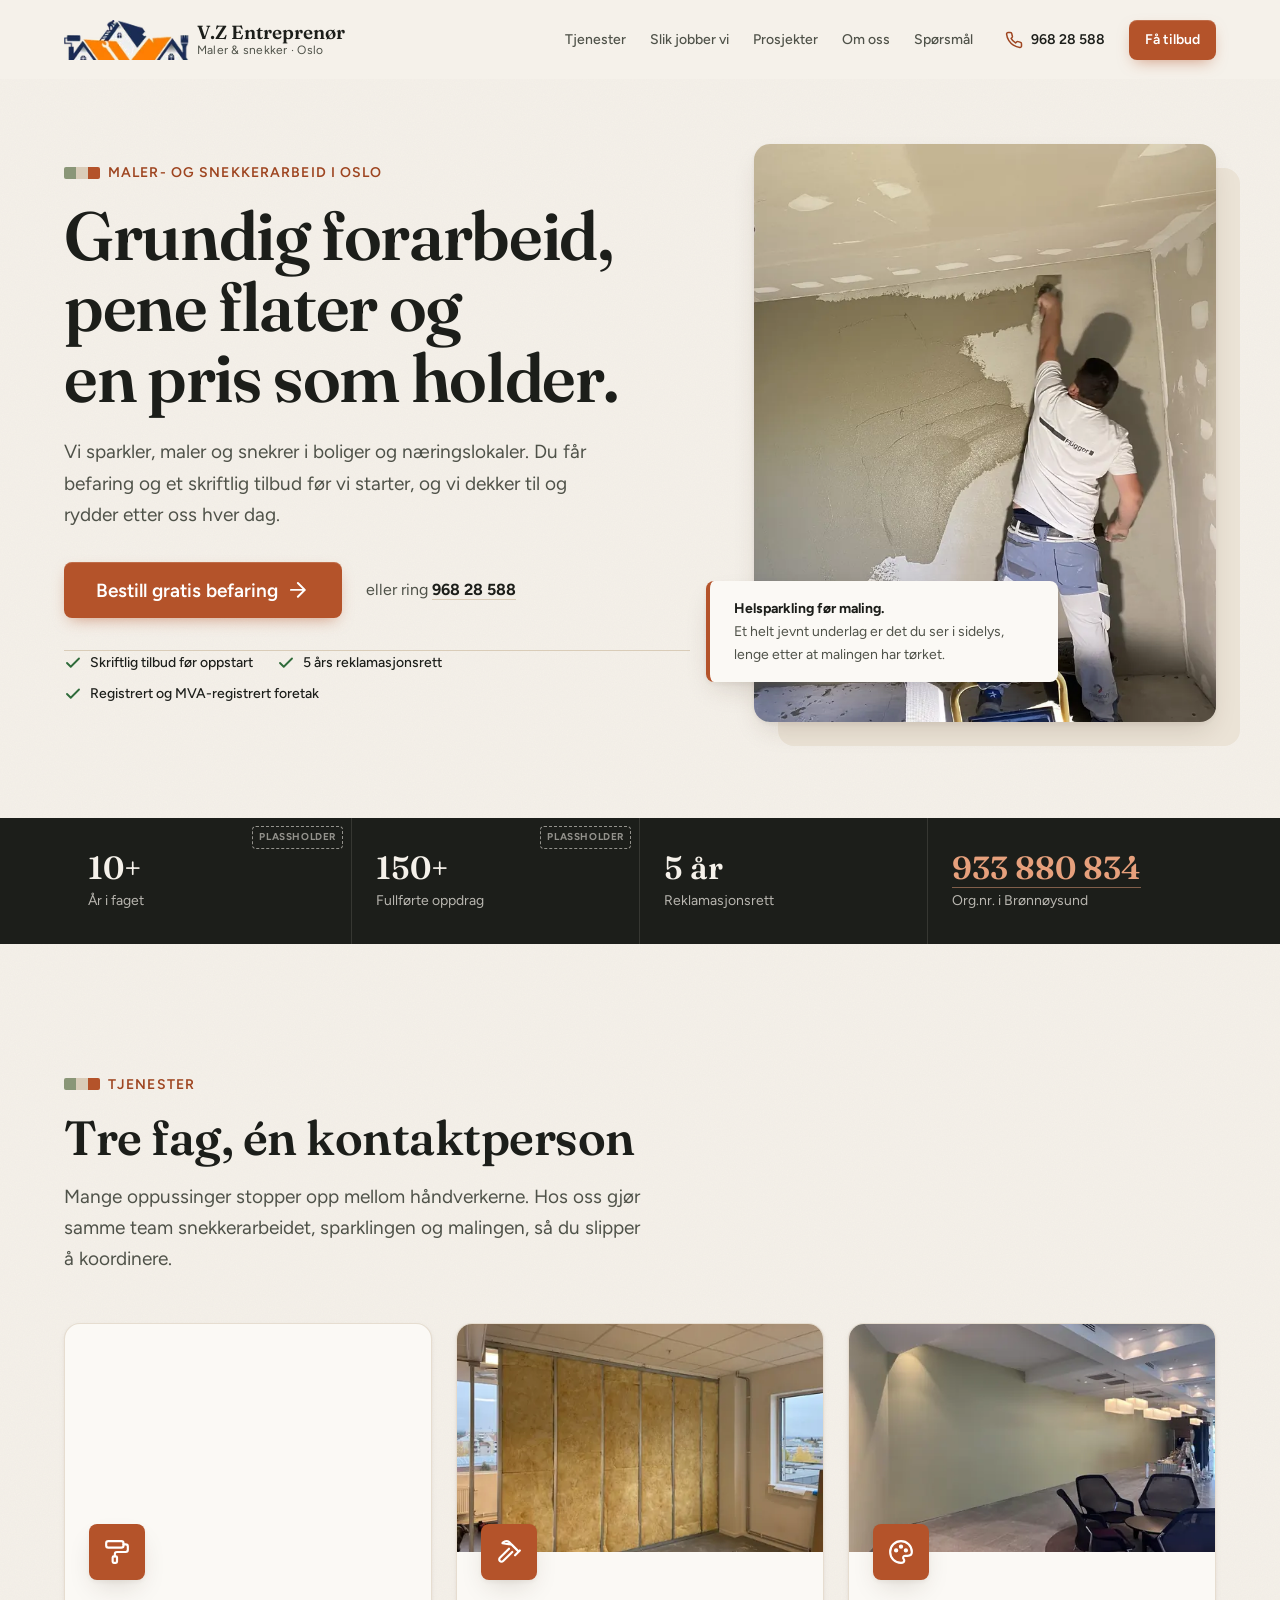
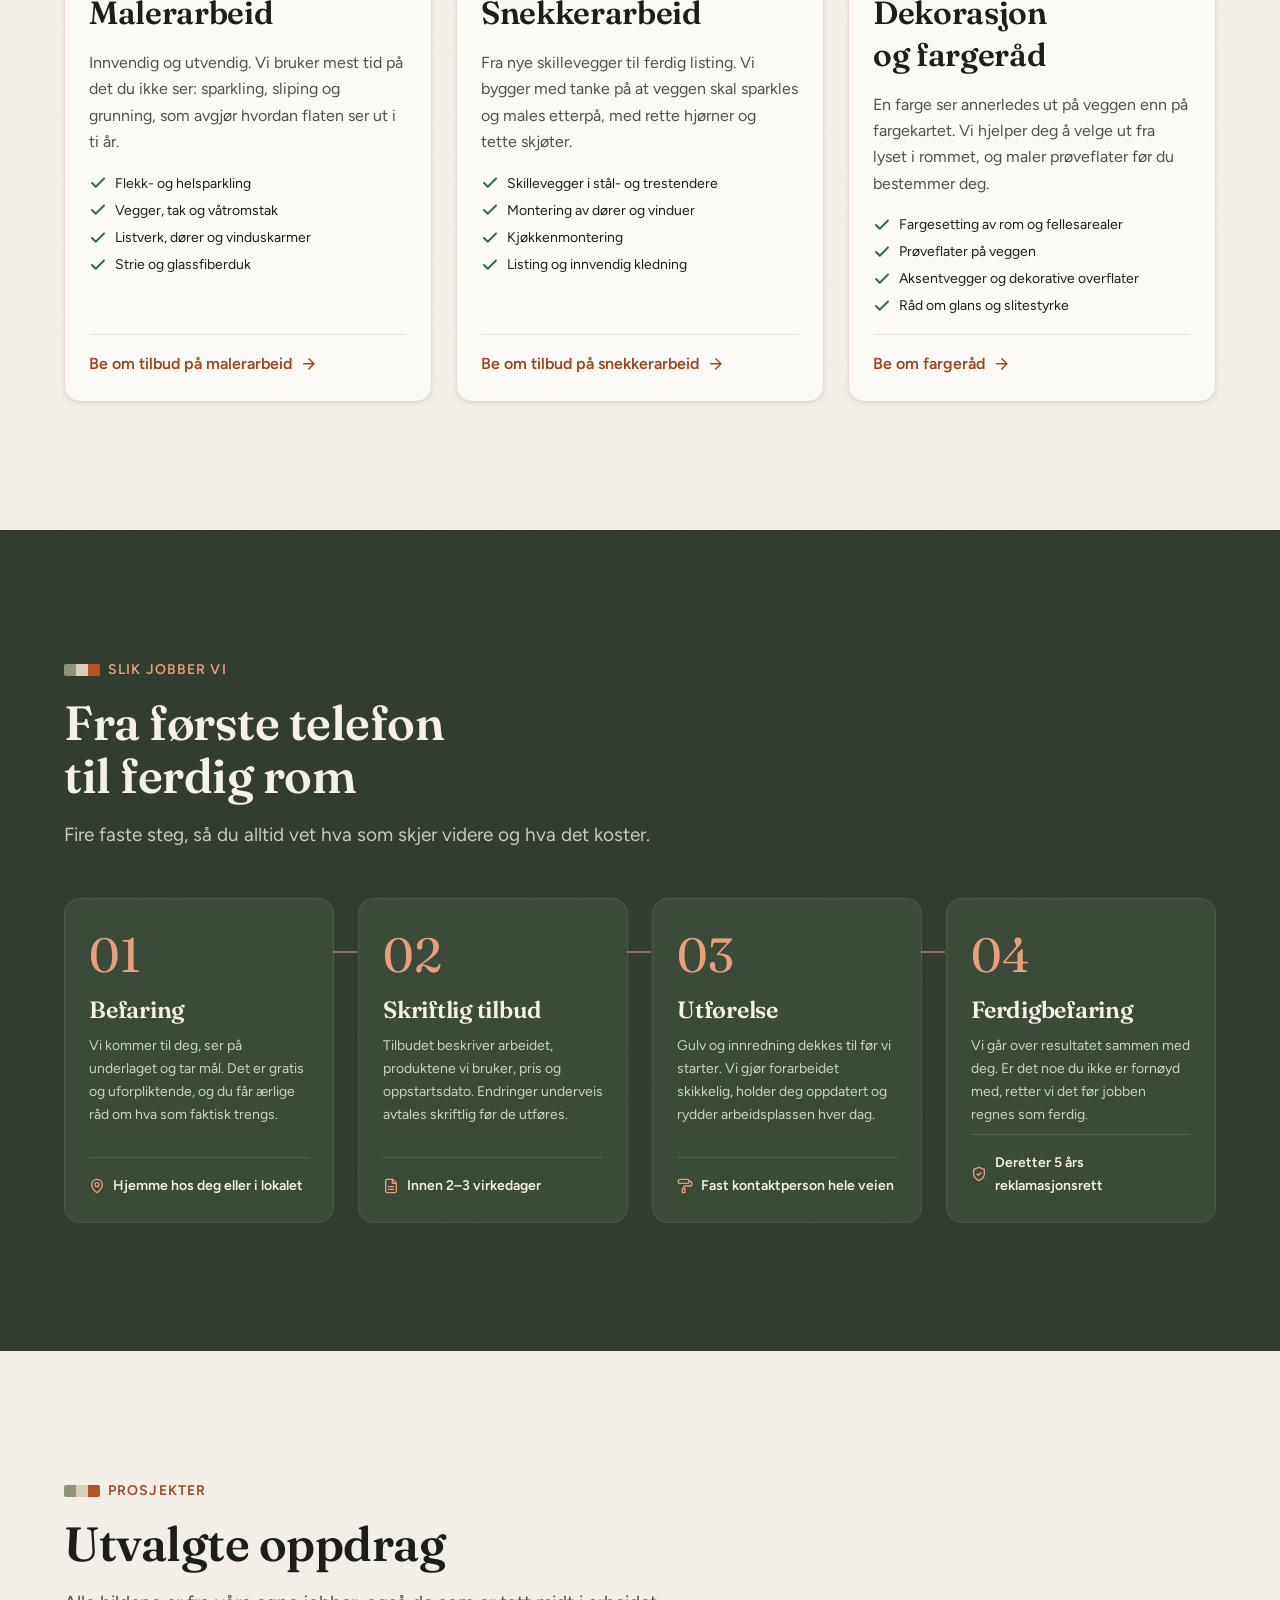
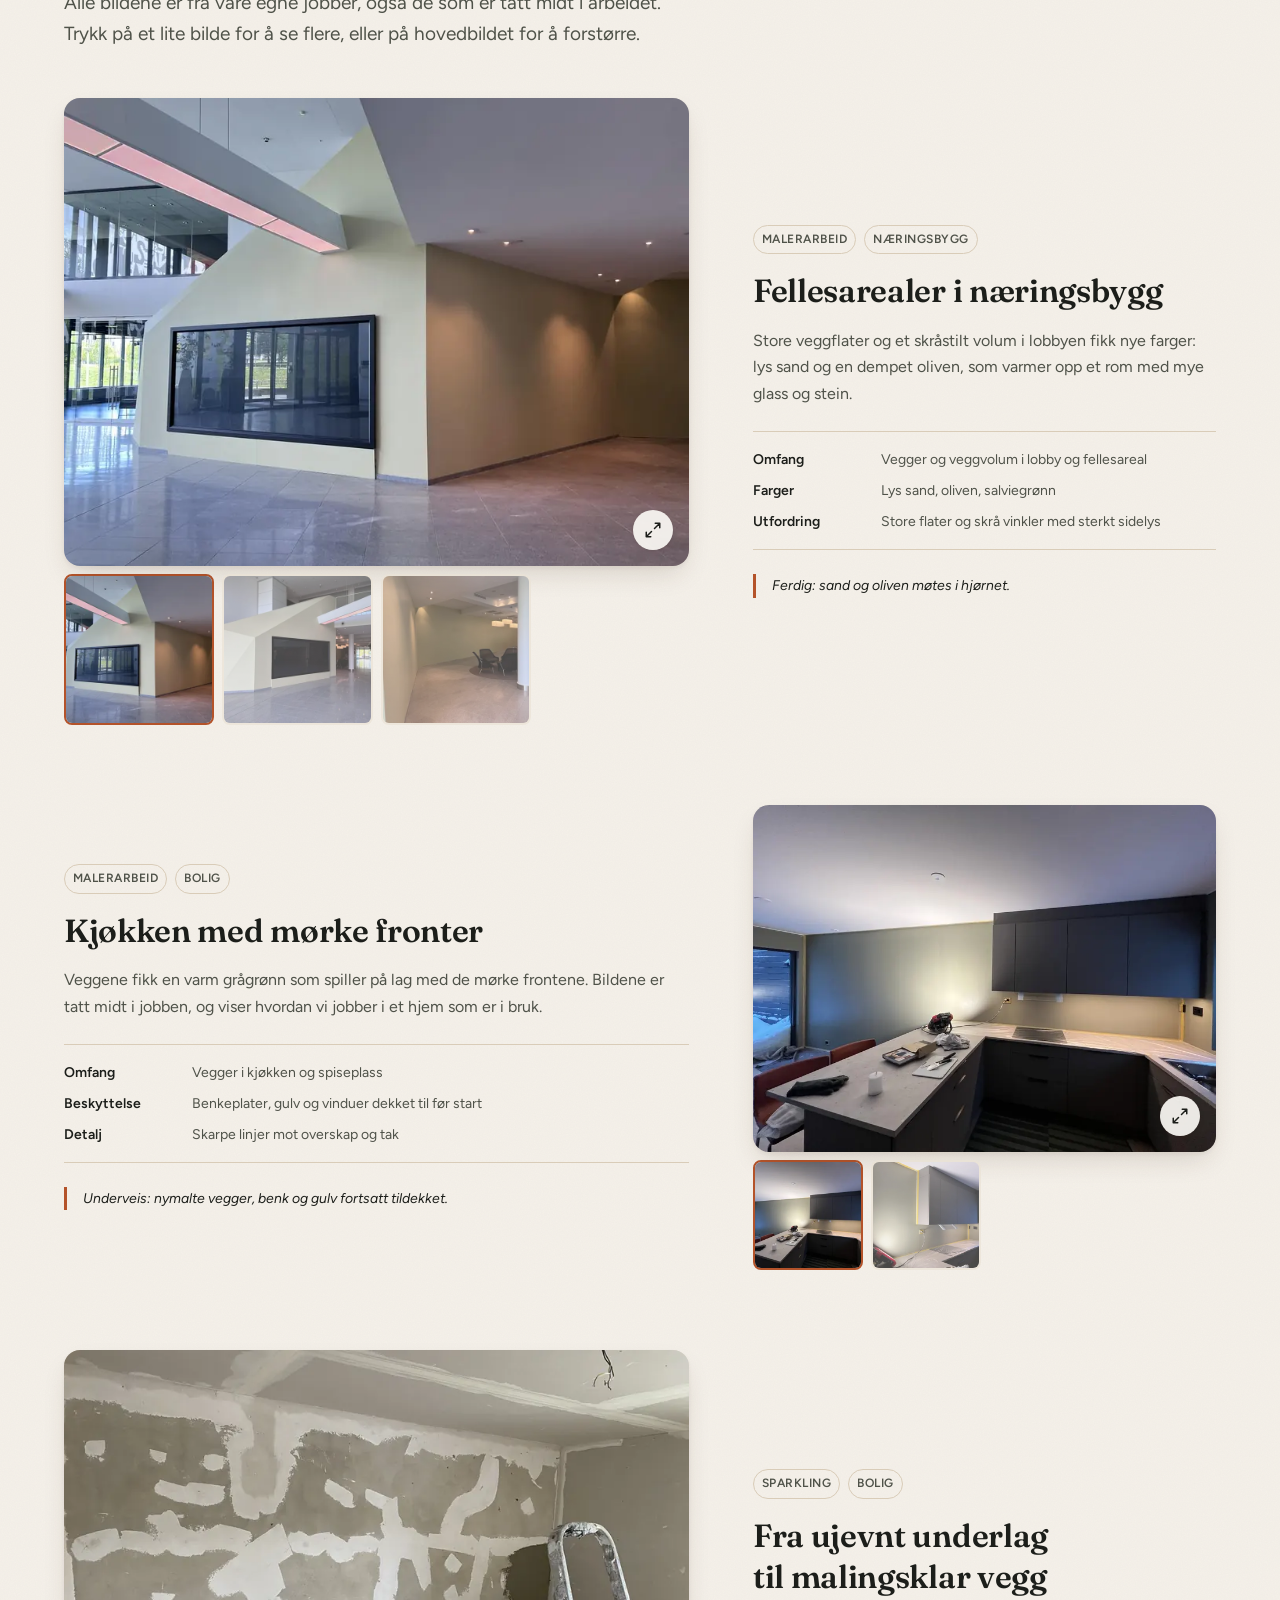
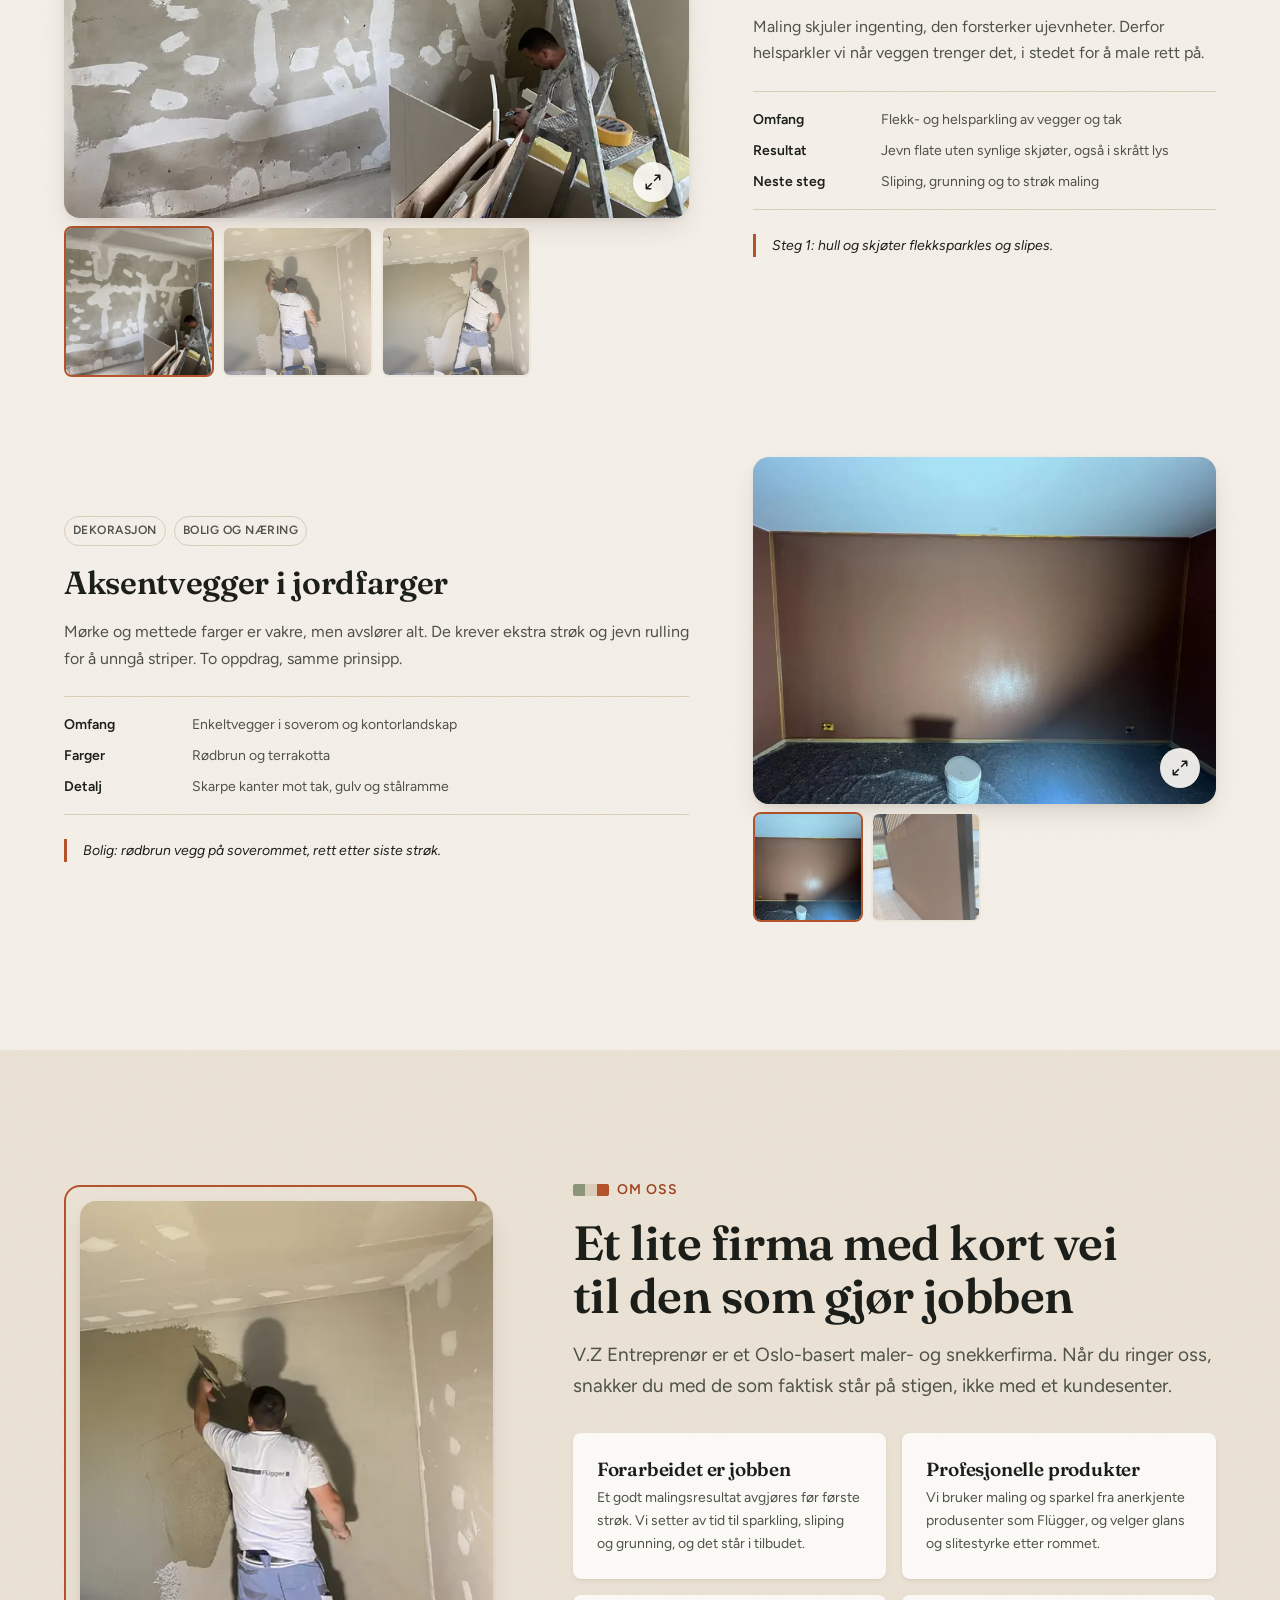
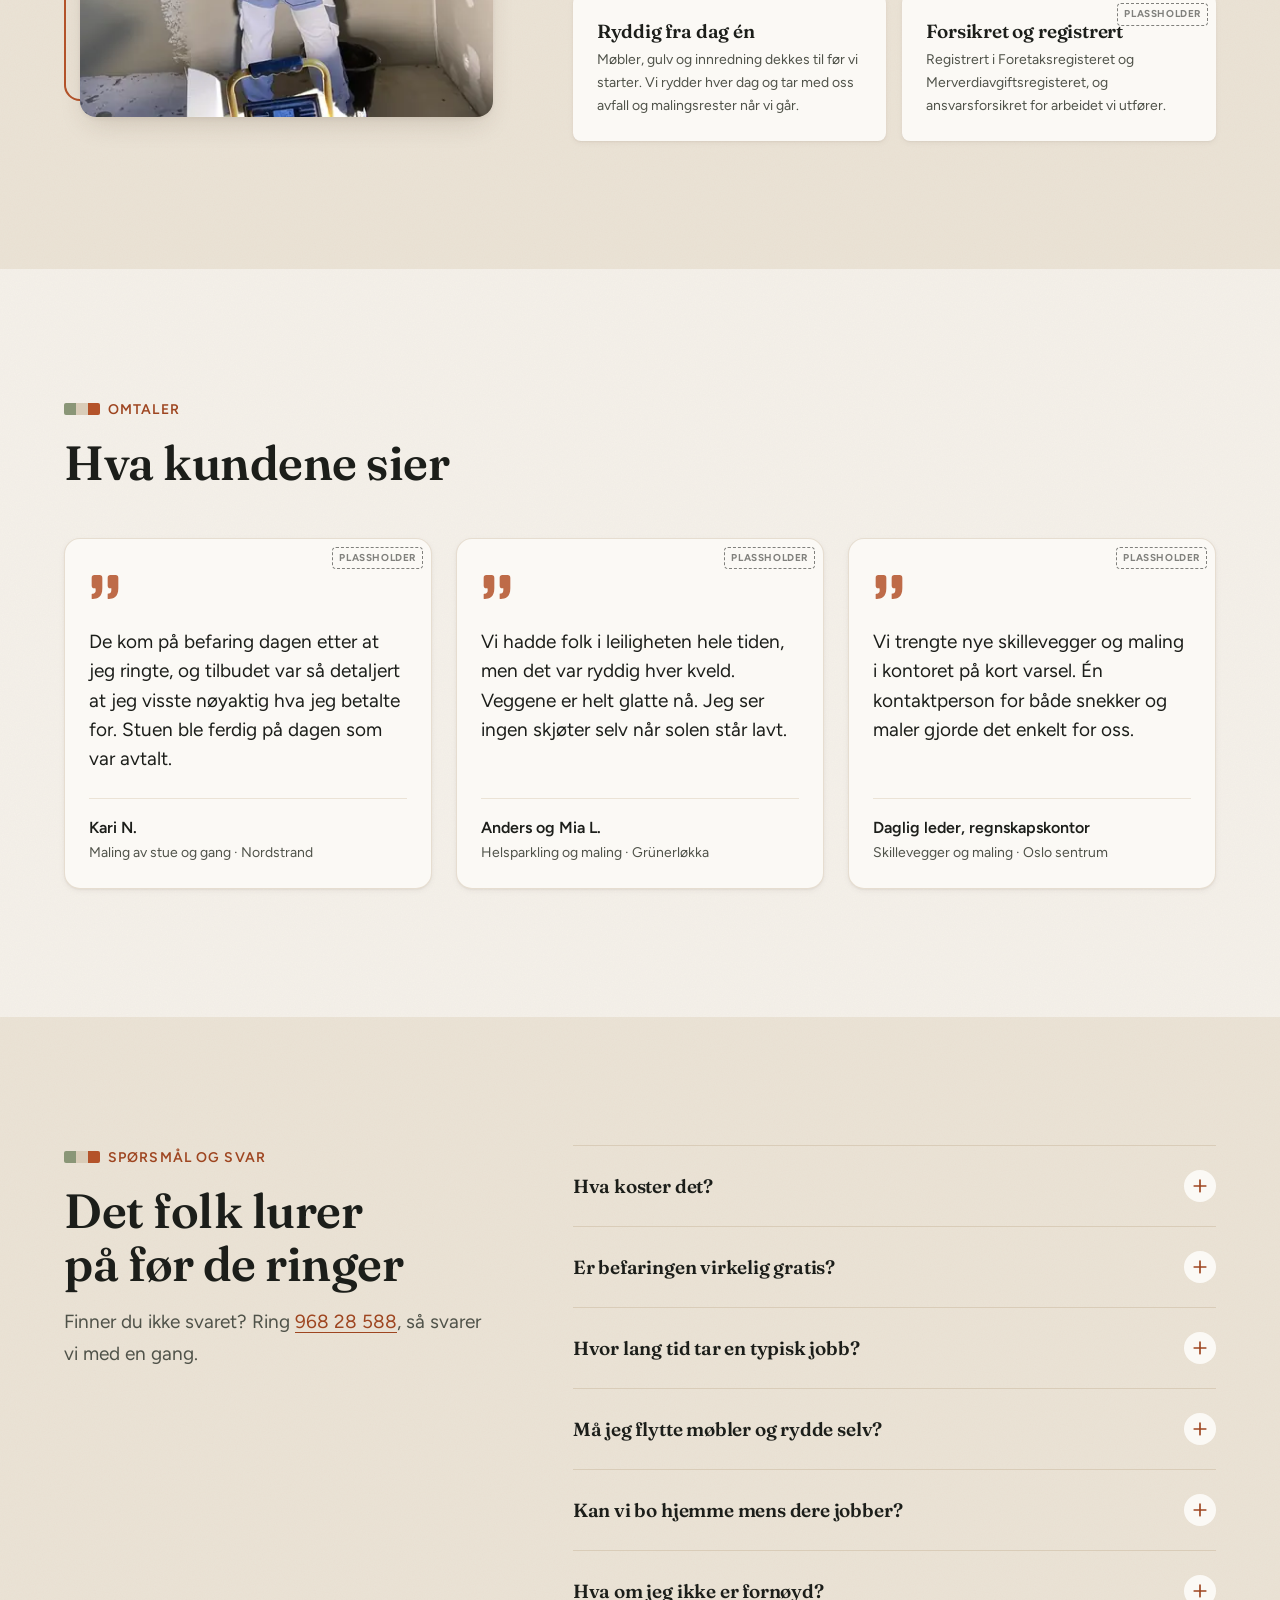
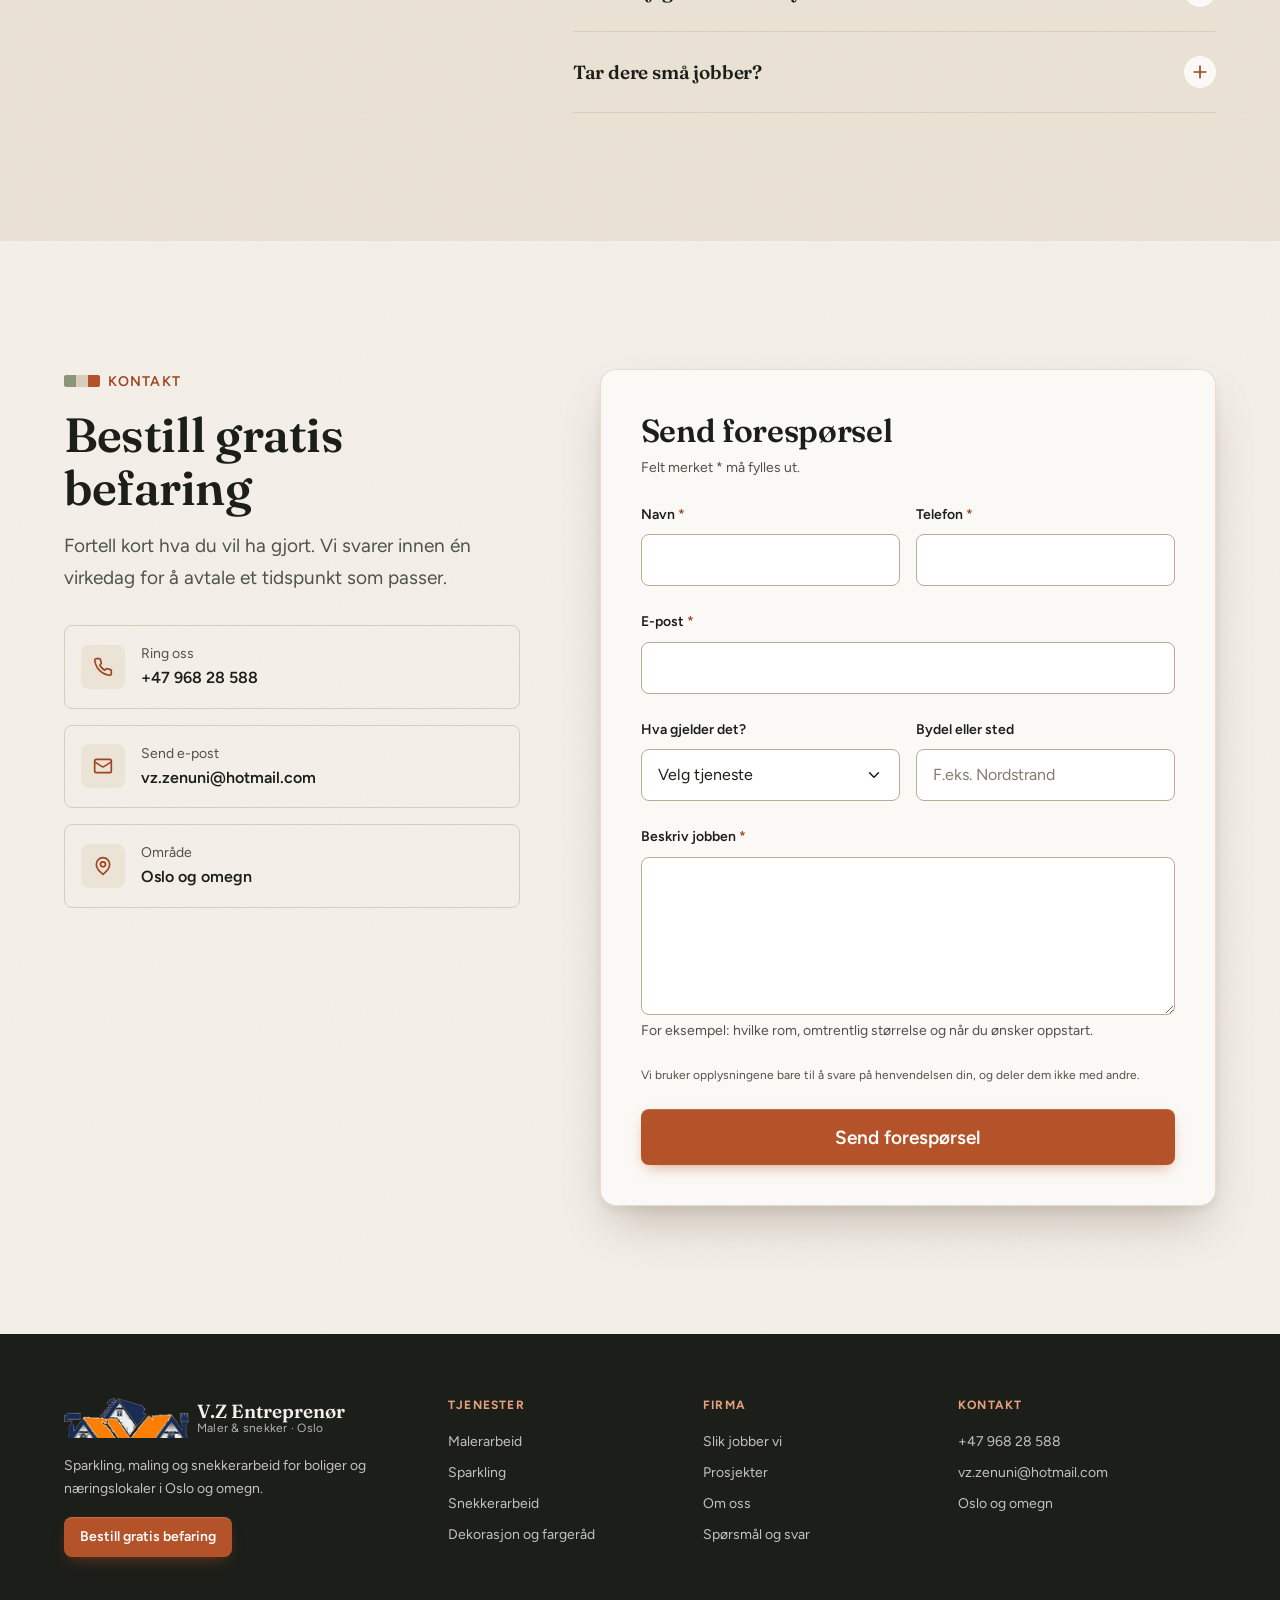
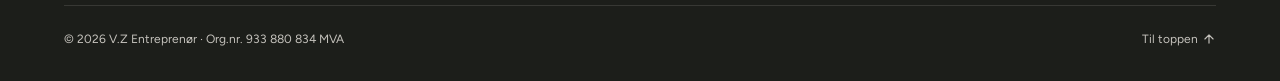
==== commit 77432674: "upd" ====
--- a/index.html
+++ b/index.html
@@ -1,1216 +1,817 @@
 <!DOCTYPE html>
-<html lang="no">
+<html lang="nb">
 <head>
-    <meta charset="UTF-8">
-    <meta name="viewport" content="width=device-width, initial-scale=1.0">
-    <meta name="description" content="V.Z - Profesjonell entreprenør i Norge. Ekspertise innen malerarbeid, snekring og dekorasjon. Høy kvalitet og skreddersydde løsninger.">
-    <meta name="keywords" content="entreprenør, maler, snekker, dekoratør, renovering, Norge, Oslo">
-    <title>V.Z | Profesjonell Entreprenør</title>
-    <meta name="google-site-verification" content="4elAn1VOrxXYviuZuwuYCIWoDxabypgnGjEoeXTl2sg" />
-    <link rel="preconnect" href="https://fonts.googleapis.com">
-    <link rel="preconnect" href="https://fonts.gstatic.com" crossorigin>
-    <link href="https://fonts.googleapis.com/css2?family=Montserrat:wght@300;400;500;600;700&family=Playfair+Display:wght@700;800&display=swap" rel="stylesheet">
-    <link rel="stylesheet" href="https://cdnjs.cloudflare.com/ajax/libs/font-awesome/6.0.0/css/all.min.css">
-    <style>
-        :root {
-            --primary: #2a5a78;
-            --primary-light: #3a7fa6;
-            --secondary: #e3b23c;
-            --dark: #333333;
-            --light: #f8f9fa;
-            --gray: #6c757d;
-            --white: #ffffff;
-            --transition: all 0.3s cubic-bezier(0.25, 0.8, 0.25, 1);
-            --shadow: 0 4px 6px rgba(0, 0, 0, 0.1);
-            --shadow-hover: 0 10px 15px rgba(0, 0, 0, 0.1);
-        }
-        
-        * {
-            margin: 0;
-            padding: 0;
-            box-sizing: border-box;
-        }
-        
-        body {
-            font-family: 'Montserrat', sans-serif;
-            color: var(--dark);
-            background-color: var(--light);
-            line-height: 1.6;
-            overflow-x: hidden;
-        }
-        
-        h1, h2, h3, h4 {
-            font-family: 'Playfair Display', serif;
-            font-weight: 700;
-            line-height: 1.2;
-        }
-        
-        a {
-            text-decoration: none;
-            color: inherit;
-            transition: var(--transition);
-        }
-        
-        ul {
-            list-style: none;
-        }
-        
-        img {
-            max-width: 100%;
-            height: auto;
-        }
-        
-        .container {
-            width: 100%;
-            max-width: 1200px;
-            margin: 0 auto;
-            padding: 0 20px;
-        }
-        
-        .btn {
-            display: inline-block;
-            padding: 12px 30px;
-            background-color: var(--primary);
-            color: var(--white);
-            border: none;
-            border-radius: 4px;
-            font-weight: 600;
-            cursor: pointer;
-            transition: var(--transition);
-            text-transform: uppercase;
-            letter-spacing: 1px;
-            font-size: 14px;
-        }
-        
-        .btn:hover {
-            background-color: var(--primary-light);
-            transform: translateY(-2px);
-            box-shadow: var(--shadow-hover);
-        }
-        
-        .btn-secondary {
-            background-color: var(--secondary);
-            color: var(--dark);
-        }
-        
-        .btn-secondary:hover {
-            background-color: #f1c453;
-        }
-        
-        .section {
-            padding: 100px 0;
-            position: relative;
-        }
-        
-        .section-title {
-            font-size: 2.5rem;
-            margin-bottom: 60px;
-            position: relative;
-            text-align: center;
-            color: var(--primary);
-        }
-        
-        .section-title:after {
-            content: '';
-            display: block;
-            width: 80px;
-            height: 4px;
-            background: var(--secondary);
-            margin: 20px auto;
-        }
-        
-        .text-center {
-            text-align: center;
-        }
-        
-        /* Header */
-        header {
-            position: fixed;
-            top: 0;
-            left: 0;
-            width: 100%;
-            z-index: 1000;
-            transition: var(--transition);
-            padding: 20px 0;
-        }
-        
-        header.scrolled {
-            background-color: rgba(255, 255, 255, 0.98);
-            box-shadow: var(--shadow);
-            padding: 10px 0;
-        }
-        
-        .header-container {
-            display: flex;
-            justify-content: space-between;
-            align-items: center;
-        }
-        
-        .logo {
-            display: flex;
-            align-items: center;
-        }
-        
-        .logo img {
-            height: 50px;
-            margin-right: 15px;
-        }
-        
-        .logo-text {
-            font-family: 'Playfair Display', serif;
-            font-weight: 700;
-            font-size: 1.5rem;
-            color: var(--white);
-        }
-        
-        header.scrolled .logo-text {
-            color: var(--primary);
-        }
-        
-        .logo-subtext {
-            font-size: 0.8rem;
-            color: var(--white);
-            opacity: 0.8;
-            margin-top: 2px;
-        }
-        
-        header.scrolled .logo-subtext {
-            color: var(--gray);
-        }
-        
-        /* Navigation */
-        nav ul {
-            display: flex;
-        }
-        
-        nav ul li {
-            margin-left: 30px;
-        }
-        
-        nav ul li a {
-            color: var(--white);
-            font-weight: 500;
-            position: relative;
-            padding: 5px 0;
-        }
-        
-        header.scrolled nav ul li a {
-            color: var(--dark);
-        }
-        
-        nav ul li a:after {
-            content: '';
-            position: absolute;
-            bottom: 0;
-            left: 0;
-            width: 0;
-            height: 2px;
-            background-color: var(--secondary);
-            transition: var(--transition);
-        }
-        
-        nav ul li a:hover:after {
-            width: 100%;
-        }
-        
-        .mobile-menu-btn {
-            display: none;
-            background: none;
-            border: none;
-            color: var(--white);
-            font-size: 1.5rem;
-            cursor: pointer;
-        }
-        
-        header.scrolled .mobile-menu-btn {
-            color: var(--dark);
-        }
-        
-        /* Hero Section */
-        .hero {
-            height: 100vh;
-            min-height: 700px;
-            background: linear-gradient(rgba(0, 0, 0, 0.6), rgba(0, 0, 0, 0.6)), url('https://images.unsplash.com/photo-1600585154340-be6161a56a0c?ixlib=rb-1.2.1&auto=format&fit=crop&w=1350&q=80') no-repeat center center/cover;
-            display: flex;
-            align-items: center;
-            color: var(--white);
-            text-align: center;
-            position: relative;
-        }
-        
-        .hero-content {
-            max-width: 800px;
-            margin: 0 auto;
-            padding: 0 20px;
-        }
-        
-        .hero h1 {
-            font-size: 4rem;
-            margin-bottom: 20px;
-            line-height: 1.1;
-        }
-        
-        .hero p {
-            font-size: 1.2rem;
-            margin-bottom: 30px;
-            opacity: 0.9;
-        }
-        
-        .hero-btns {
-            display: flex;
-            justify-content: center;
-            gap: 20px;
-        }
-        
-        .scroll-down {
-            position: absolute;
-            bottom: 30px;
-            left: 50%;
-            transform: translateX(-50%);
-            color: var(--white);
-            font-size: 2rem;
-            animation: bounce 2s infinite;
-            cursor: pointer;
-        }
-        
-        @keyframes bounce {
-            0%, 20%, 50%, 80%, 100% {
-                transform: translateY(0) translateX(-50%);
-            }
-            40% {
-                transform: translateY(-20px) translateX(-50%);
-            }
-            60% {
-                transform: translateY(-10px) translateX(-50%);
-            }
-        }
-        
-        /* About Section */
-        .about {
-            background-color: var(--white);
-        }
-        
-        .about-content {
-            display: flex;
-            align-items: center;
-            gap: 50px;
-        }
-        
-        .about-text {
-            flex: 1;
-        }
-        
-        .about-text h2 {
-            font-size: 2.2rem;
-            margin-bottom: 20px;
-            color: var(--primary);
-        }
-        
-        .about-text p {
-            margin-bottom: 20px;
-            color: var(--gray);
-        }
-        
-        .about-image {
-            flex: 1;
-            position: relative;
-        }
-        
-        .about-image img {
-            border-radius: 8px;
-            box-shadow: var(--shadow);
-        }
-        
-        .about-image:before {
-            content: '';
-            position: absolute;
-            width: 100%;
-            height: 100%;
-            border: 5px solid var(--secondary);
-            border-radius: 8px;
-            top: -20px;
-            left: -20px;
-            z-index: -1;
-        }
-        
-        /* Services Section */
-        .services {
-            background-color: var(--light);
-        }
-        
-        .services-grid {
-            display: grid;
-            grid-template-columns: repeat(auto-fit, minmax(300px, 1fr));
-            gap: 30px;
-        }
-        
-        .service-card {
-            background-color: var(--white);
-            border-radius: 8px;
-            overflow: hidden;
-            box-shadow: var(--shadow);
-            transition: var(--transition);
-        }
-        
-        .service-card:hover {
-            transform: translateY(-10px);
-            box-shadow: var(--shadow-hover);
-        }
-        
-        .service-img {
-            height: 200px;
-            overflow: hidden;
-        }
-        
-        .service-img img {
-            width: 100%;
-            height: 100%;
-            object-fit: cover;
-            transition: var(--transition);
-        }
-        
-        .service-card:hover .service-img img {
-            transform: scale(1.1);
-        }
-        
-        .service-content {
-            padding: 30px;
-        }
-        
-        .service-content h3 {
-            font-size: 1.5rem;
-            margin-bottom: 15px;
-            color: var(--primary);
-        }
-        
-        .service-content p {
-            color: var(--gray);
-            margin-bottom: 20px;
-        }
-        
-        .service-icon {
-            font-size: 2.5rem;
-            color: var(--secondary);
-            margin-bottom: 20px;
-        }
-        
-        /* Gallery Section */
-        .gallery {
-            background-color: var(--white);
-        }
-        
-        .gallery-grid {
-            display: grid;
-            grid-template-columns: repeat(auto-fill, minmax(250px, 1fr));
-            gap: 20px;
-        }
-        
-        .gallery-item {
-            position: relative;
-            overflow: hidden;
-            border-radius: 8px;
-            height: 250px;
-            box-shadow: var(--shadow);
-        }
-        
-        .gallery-item img {
-            width: 100%;
-            height: 100%;
-            object-fit: cover;
-            transition: var(--transition);
-        }
-        
-        .gallery-item:hover img {
-            transform: scale(1.1);
-        }
-        
-        .gallery-overlay {
-            position: absolute;
-            bottom: 0;
-            left: 0;
-            right: 0;
-            background: linear-gradient(transparent, rgba(0, 0, 0, 0.8));
-            color: var(--white);
-            padding: 20px;
-            transform: translateY(100%);
-            transition: var(--transition);
-        }
-        
-        .gallery-item:hover .gallery-overlay {
-            transform: translateY(0);
-        }
-        
-        /* Contact Section */
-        .contact {
-            background-color: var(--light);
-        }
-        
-        .contact-container {
-            display: flex;
-            gap: 50px;
-        }
-        
-        .contact-info {
-            flex: 1;
-        }
-        
-        .contact-info h3 {
-            font-size: 1.8rem;
-            margin-bottom: 30px;
-            color: var(--primary);
-        }
-        
-        .contact-details {
-            margin-bottom: 30px;
-        }
-        
-        .contact-detail {
-            display: flex;
-            align-items: flex-start;
-            margin-bottom: 20px;
-        }
-        
-        .contact-icon {
-            font-size: 1.5rem;
-            color: var(--secondary);
-            margin-right: 15px;
-            margin-top: 5px;
-        }
-        
-        .contact-text h4 {
-            font-size: 1.2rem;
-            margin-bottom: 5px;
-        }
-        
-        .contact-text p, .contact-text a {
-            color: var(--gray);
-        }
-        
-        .contact-text a:hover {
-            color: var(--primary);
-        }
-        
-        .social-links {
-            display: flex;
-            gap: 15px;
-        }
-        
-        .social-links a {
-            display: flex;
-            align-items: center;
-            justify-content: center;
-            width: 40px;
-            height: 40px;
-            background-color: var(--primary);
-            color: var(--white);
-            border-radius: 50%;
-            transition: var(--transition);
-        }
-        
-        .social-links a:hover {
-            background-color: var(--secondary);
-            color: var(--dark);
-            transform: translateY(-5px);
-        }
-        
-        .contact-form {
-            flex: 1;
-            background-color: var(--white);
-            padding: 40px;
-            border-radius: 8px;
-            box-shadow: var(--shadow);
-        }
-        
-        .form-group {
-            margin-bottom: 20px;
-        }
-        
-        .form-group label {
-            display: block;
-            margin-bottom: 8px;
-            font-weight: 500;
-        }
-        
-        .form-control {
-            width: 100%;
-            padding: 12px 15px;
-            border: 1px solid #ddd;
-            border-radius: 4px;
-            font-family: 'Montserrat', sans-serif;
-            transition: var(--transition);
-        }
-        
-        .form-control:focus {
-            outline: none;
-            border-color: var(--primary);
-            box-shadow: 0 0 0 3px rgba(42, 90, 120, 0.1);
-        }
-        
-        textarea.form-control {
-            min-height: 150px;
-            resize: vertical;
-        }
-        
-        /* Footer */
-        footer {
-            background-color: var(--dark);
-            color: var(--white);
-            padding: 80px 0 30px;
-        }
-        
-        .footer-container {
-            display: grid;
-            grid-template-columns: repeat(auto-fit, minmax(250px, 1fr));
-            gap: 40px;
-            margin-bottom: 50px;
-        }
-        
-        .footer-col h4 {
-            font-size: 1.3rem;
-            margin-bottom: 25px;
-            position: relative;
-            padding-bottom: 10px;
-        }
-        
-        .footer-col h4:after {
-            content: '';
-            position: absolute;
-            bottom: 0;
-            left: 0;
-            width: 50px;
-            height: 2px;
-            background-color: var(--secondary);
-        }
-        
-        .footer-col p {
-            margin-bottom: 15px;
-            opacity: 0.8;
-        }
-        
-        .footer-links li {
-            margin-bottom: 10px;
-        }
-        
-        .footer-links a {
-            opacity: 0.8;
-            transition: var(--transition);
-        }
-        
-        .footer-links a:hover {
-            opacity: 1;
-            color: var(--secondary);
-            padding-left: 5px;
-        }
-        
-        .footer-bottom {
-            text-align: center;
-            padding-top: 30px;
-            border-top: 1px solid rgba(255, 255, 255, 0.1);
-        }
-        
-        .footer-bottom p {
-            opacity: 0.7;
-            font-size: 0.9rem;
-        }
-        
-        /* Mobile Menu */
-        .mobile-menu {
-            position: fixed;
-            top: 0;
-            right: -100%;
-            width: 100%;
-            max-width: 350px;
-            height: 100vh;
-            background-color: var(--white);
-            z-index: 1100;
-            transition: var(--transition);
-            padding: 30px;
-            box-shadow: -5px 0 15px rgba(0, 0, 0, 0.1);
-            overflow-y: auto;
-        }
-        
-        .mobile-menu.active {
-            right: 0;
-        }
-        
-        .mobile-menu-header {
-            display: flex;
-            justify-content: space-between;
-            align-items: center;
-            margin-bottom: 30px;
-            padding-bottom: 20px;
-            border-bottom: 1px solid #eee;
-        }
-        
-        .close-menu {
-            background: none;
-            border: none;
-            font-size: 1.5rem;
-            cursor: pointer;
-            color: var(--dark);
-        }
-        
-        .mobile-nav ul li {
-            margin-bottom: 20px;
-        }
-        
-        .mobile-nav ul li a {
-            font-size: 1.1rem;
-            font-weight: 500;
-        }
-        
-        .overlay {
-            position: fixed;
-            top: 0;
-            left: 0;
-            width: 100%;
-            height: 100%;
-            background-color: rgba(0, 0, 0, 0.5);
-            z-index: 1050;
-            opacity: 0;
-            visibility: hidden;
-            transition: var(--transition);
-        }
-        
-        .overlay.active {
-            opacity: 1;
-            visibility: visible;
-        }
-        
-        /* Responsive Styles */
-        @media (max-width: 992px) {
-            .hero h1 {
-                font-size: 3rem;
-            }
-            
-            .about-content {
-                flex-direction: column;
-            }
-            
-            .about-image {
-                margin-top: 30px;
-            }
-            
-            .contact-container {
-                flex-direction: column;
-            }
-        }
-        
-        @media (max-width: 768px) {
-            .section {
-                padding: 70px 0;
-            }
-            
-            .section-title {
-                font-size: 2rem;
-                margin-bottom: 40px;
-            }
-            
-            nav ul {
-                display: none;
-            }
-            
-            .mobile-menu-btn {
-                display: block;
-            }
-            
-            .hero h1 {
-                font-size: 2.5rem;
-            }
-            
-            .hero p {
-                font-size: 1rem;
-            }
-            
-            .hero-btns {
-                flex-direction: column;
-                gap: 15px;
-            }
-            
-            .btn {
-                width: 100%;
-            }
-        }
-        
-        @media (max-width: 576px) {
-            .section {
-                padding: 50px 0;
-            }
-            
-            .section-title {
-                font-size: 1.8rem;
-            }
-            
-            .hero {
-                min-height: 600px;
-            }
-            
-            .hero h1 {
-                font-size: 2rem;
-            }
-            
-            .logo img {
-                height: 40px;
-            }
-            
-            .logo-text {
-                font-size: 1.2rem;
-            }
-        }
-        
-        /* Animations */
-        @keyframes fadeIn {
-            from {
-                opacity: 0;
-                transform: translateY(20px);
-            }
-            to {
-                opacity: 1;
-                transform: translateY(0);
-            }
-        }
-        
-        .fade-in {
-            animation: fadeIn 1s ease forwards;
-        }
-        
-        .delay-1 {
-            animation-delay: 0.2s;
-        }
-        
-        .delay-2 {
-            animation-delay: 0.4s;
-        }
-        
-        .delay-3 {
-            animation-delay: 0.6s;
-        }
-    </style>
+  <meta charset="UTF-8">
+  <meta name="viewport" content="width=device-width, initial-scale=1">
+
+  <!--
+    INNHOLD SOM MÅ BEKREFTES FØR LANSERING
+    Alt merket med class="is-placeholder" vises med en synlig «Plassholder»-etikett.
+    I tillegg bør disse påstandene i teksten bekreftes av V.Z (søk etter «BEKREFT»):
+      - Antall år i faget og antall fullførte oppdrag (tillitslinjen)
+      - Ansvarsforsikring
+      - Gratis befaring, og svartid (1 virkedag) / tilbudstid (2–3 virkedager)
+      - Tidsestimater i FAQ
+      - Bruk av Flügger-produkter
+    Hentet fra Enhetsregisteret (sjekket 2026-09): org.nr. 933 880 834, MVA-registrert, 0580 Oslo.
+  -->
+
+  <title>Maler og snekker i Oslo | V.Z Entreprenør – sparkling, maling og snekkerarbeid</title>
+  <meta name="description" content="V.Z Entreprenør utfører malerarbeid, sparkling og snekkerarbeid for boliger og næringslokaler i Oslo. Gratis befaring, skriftlig tilbud og 5 års reklamasjonsrett.">
+  <link rel="canonical" href="https://qkarpuzi.github.io/V.Z-Entreprenor/">
+  <meta name="google-site-verification" content="4elAn1VOrxXYviuZuwuYCIWoDxabypgnGjEoeXTl2sg">
+  <meta name="theme-color" content="#f5f1ea">
+
+  <!-- Open Graph / sosial deling -->
+  <meta property="og:type" content="website">
+  <meta property="og:locale" content="nb_NO">
+  <meta property="og:site_name" content="V.Z Entreprenør">
+  <meta property="og:title" content="Maler og snekker i Oslo – V.Z Entreprenør">
+  <meta property="og:description" content="Sparkling, maling og snekkerarbeid for hjem og bedrift. Gratis befaring og skriftlig tilbud.">
+  <meta property="og:url" content="https://qkarpuzi.github.io/V.Z-Entreprenor/">
+  <meta property="og:image" content="https://qkarpuzi.github.io/V.Z-Entreprenor/assets/img/og-image.jpg">
+  <meta property="og:image:width" content="1200">
+  <meta property="og:image:height" content="630">
+  <meta property="og:image:alt" content="Håndverker fra V.Z Entreprenør helsparkler en vegg, med teksten «Maler og snekker i Oslo».">
+  <meta name="twitter:card" content="summary_large_image">
+
+  <!-- Ikoner -->
+  <link rel="icon" href="favicon.ico" sizes="48x48">
+  <link rel="icon" href="assets/img/favicon.svg" type="image/svg+xml">
+  <link rel="apple-touch-icon" href="assets/img/apple-touch-icon.png">
+  <link rel="manifest" href="site.webmanifest">
+
+  <!-- Fonter: preconnect + display=swap, så tekst vises med en gang -->
+  <link rel="preconnect" href="https://fonts.googleapis.com">
+  <link rel="preconnect" href="https://fonts.gstatic.com" crossorigin>
+  <link rel="stylesheet" href="https://fonts.googleapis.com/css2?family=Figtree:wght@400;500;600;700&family=Fraunces:opsz,wght@9..144,500;9..144,600&display=swap">
+
+  <!-- Heltebildet er LCP-elementet: hent det tidlig -->
+  <link rel="preload" as="image" type="image/webp"
+        imagesrcset="assets/img/helsparkling-arbeid-480.webp 480w, assets/img/helsparkling-arbeid-800.webp 800w, assets/img/helsparkling-arbeid-1200.webp 1200w"
+        imagesizes="(min-width: 1024px) 40vw, 100vw">
+
+  <link rel="stylesheet" href="assets/css/styles.css">
+  <script src="assets/js/main.js" defer></script>
+
+  <!-- Strukturerte data (LocalBusiness) for Google -->
+  <script type="application/ld+json">
+  {
+    "@context": "https://schema.org",
+    "@type": ["HousePainter", "GeneralContractor"],
+    "@id": "https://qkarpuzi.github.io/V.Z-Entreprenor/#business",
+    "name": "V.Z Entreprenør",
+    "legalName": "VZ Entreprenør Vlora Zenuni",
+    "url": "https://qkarpuzi.github.io/V.Z-Entreprenor/",
+    "logo": "https://qkarpuzi.github.io/V.Z-Entreprenor/assets/img/icon-512.png",
+    "image": "https://qkarpuzi.github.io/V.Z-Entreprenor/assets/img/og-image.jpg",
+    "description": "Malerarbeid, sparkling, snekkerarbeid og fargeråd for boliger og næringslokaler i Oslo.",
+    "telephone": "+4796828588",
+    "email": "vz.zenuni@hotmail.com",
+    "taxID": "933880834",
+    "vatID": "NO933880834MVA",
+    "address": {
+      "@type": "PostalAddress",
+      "postalCode": "0580",
+      "addressLocality": "Oslo",
+      "addressCountry": "NO"
+    },
+    "areaServed": [
+      { "@type": "City", "name": "Oslo" },
+      { "@type": "AdministrativeArea", "name": "Akershus" }
+    ],
+    "hasOfferCatalog": {
+      "@type": "OfferCatalog",
+      "name": "Tjenester",
+      "itemListElement": [
+        { "@type": "Offer", "itemOffered": { "@type": "Service", "name": "Malerarbeid", "description": "Sparkling og maling av vegger, tak, listverk og dører, innvendig og utvendig." } },
+        { "@type": "Offer", "itemOffered": { "@type": "Service", "name": "Snekkerarbeid", "description": "Skillevegger, montering av dører, vinduer og kjøkken, listing og kledning." } },
+        { "@type": "Offer", "itemOffered": { "@type": "Service", "name": "Dekorasjon og fargeråd", "description": "Fargesetting, fargeprøver og dekorative overflater for hjem og næringslokaler." } }
+      ]
+    }
+  }
+  </script>
 </head>
 <body>
-    <!-- Header -->
-    <header id="header">
-        <div class="container header-container">
-            <div class="logo">
-                <img src="Final Logo.png" alt="V.Z Logo">
-                <div>
-                    <div class="logo-text">V.Z</div>
-                    <div class="logo-subtext">Profesjonell Entreprenør</div>
-                </div>
-            </div>
-            
-            <nav class="desktop-nav">
-                <ul>
-                    <li><a href="#home">Hjem</a></li>
-                    <li><a href="#about">Om Oss</a></li>
-                    <li><a href="#services">Tjenester</a></li>
-                    <li><a href="#gallery">Prosjekter</a></li>
-                    <li><a href="#contact">Kontakt</a></li>
-                </ul>
-            </nav>
-            
-            <button class="mobile-menu-btn">
-                <i class="fas fa-bars"></i>
-            </button>
-        </div>
-    </header>
-    
-    <!-- Mobile Menu -->
-    <div class="mobile-menu">
-        <div class="mobile-menu-header">
-            <div class="logo">
-                <img src="Final Logo.png" alt="V.Z Logo">
-                <div>
-                    <div class="logo-text">V.Z</div>
-                    <div class="logo-subtext">Profesjonell Entreprenør</div>
-                </div>
-            </div>
-            <button class="close-menu">
-                <i class="fas fa-times"></i>
-            </button>
-        </div>
-        
-        <nav class="mobile-nav">
+  <a class="skip-link" href="#main">Hopp til innhold</a>
+
+  <!-- Ikonsett (inline SVG): erstatter Font Awesome (~100 kB CSS + fonter) -->
+  <svg class="sprite" aria-hidden="true" focusable="false">
+    <symbol id="i-phone" viewBox="0 0 24 24"><path d="M22 16.92v3a2 2 0 0 1-2.18 2 19.8 19.8 0 0 1-8.63-3.07 19.5 19.5 0 0 1-6-6A19.8 19.8 0 0 1 2.12 4.18 2 2 0 0 1 4.11 2h3a2 2 0 0 1 2 1.72c.13.96.36 1.9.7 2.81a2 2 0 0 1-.45 2.11L8.09 9.91a16 16 0 0 0 6 6l1.27-1.27a2 2 0 0 1 2.11-.45c.9.34 1.85.57 2.81.7A2 2 0 0 1 22 16.92z"/></symbol>
+    <symbol id="i-mail" viewBox="0 0 24 24"><rect x="2" y="4" width="20" height="16" rx="2"/><path d="m22 7-8.97 5.7a1.94 1.94 0 0 1-2.06 0L2 7"/></symbol>
+    <symbol id="i-pin" viewBox="0 0 24 24"><path d="M20 10c0 6-8 12-8 12s-8-6-8-12a8 8 0 0 1 16 0Z"/><circle cx="12" cy="10" r="3"/></symbol>
+    <symbol id="i-check" viewBox="0 0 24 24"><path d="M20 6 9 17l-5-5"/></symbol>
+    <symbol id="i-arrow" viewBox="0 0 24 24"><path d="M5 12h14M12 5l7 7-7 7"/></symbol>
+    <symbol id="i-menu" viewBox="0 0 24 24"><path d="M4 7h16M4 12h16M4 17h16"/></symbol>
+    <symbol id="i-close" viewBox="0 0 24 24"><path d="M18 6 6 18M6 6l12 12"/></symbol>
+    <symbol id="i-shield" viewBox="0 0 24 24"><path d="M12 22s8-4 8-10V5l-8-3-8 3v7c0 6 8 10 8 10z"/><path d="m9 12 2 2 4-4"/></symbol>
+    <symbol id="i-file" viewBox="0 0 24 24"><path d="M14 2H6a2 2 0 0 0-2 2v16a2 2 0 0 0 2 2h12a2 2 0 0 0 2-2V8z"/><path d="M14 2v6h6M16 13H8M16 17H8"/></symbol>
+    <symbol id="i-roller" viewBox="0 0 24 24"><rect x="2" y="2" width="16" height="6" rx="2"/><path d="M10 16v-2a2 2 0 0 1 2-2h8a2 2 0 0 0 2-2V7a2 2 0 0 0-2-2h-2"/><rect x="8" y="16" width="4" height="6" rx="1"/></symbol>
+    <symbol id="i-hammer" viewBox="0 0 24 24"><path d="m15 12-8.4 8.4a2.1 2.1 0 1 1-3-3L12 9"/><path d="M17.6 15 22 10.6M20.9 11.7 12.3 3.1a4 4 0 0 0-5.6 0L6 3.8l8.5 1.4 5.3 5.3"/></symbol>
+    <symbol id="i-palette" viewBox="0 0 24 24"><path d="M12 22a10 10 0 1 1 10-10c0 2.5-2 3.5-4 3.5h-2.2a1.8 1.8 0 0 0-1.3 3.1c.3.4.5.8.5 1.3 0 1.2-1 2.1-3 2.1z"/><circle cx="7.5" cy="10.5" r="1"/><circle cx="12" cy="7" r="1"/><circle cx="16.5" cy="10.5" r="1"/></symbol>
+    <symbol id="i-plus" viewBox="0 0 24 24"><path d="M12 5v14M5 12h14"/></symbol>
+    <symbol id="i-expand" viewBox="0 0 24 24"><path d="M15 3h6v6M9 21H3v-6M21 3l-7 7M3 21l7-7"/></symbol>
+    <symbol id="i-quote" viewBox="0 0 24 24"><path d="M3 21c3 0 7-1 7-8V5c0-1.25-.76-2-2-2H4c-1.25 0-2 .75-2 1.97V11c0 1.25.75 2 2 2 1 0 1 0 1 1v1c0 1-1 2-2 2s-1 .01-1 1.03V20c0 1 0 1 1 1zM15 21c3 0 7-1 7-8V5c0-1.25-.76-2-2-2h-4c-1.25 0-2 .75-2 1.97V11c0 1.25.75 2 2 2h.75c0 2.25.25 4-2.75 4v3c0 1 0 1 1 1z"/></symbol>
+  </svg>
+
+  <!-- ============ HEADER ============ -->
+  <header class="site-header" id="top" data-header>
+    <div class="container site-header__inner">
+      <a class="brand" href="#top" aria-label="V.Z Entreprenør – til toppen av siden">
+        <picture>
+          <source type="image/webp" srcset="assets/img/logo-mark-48.webp 1x, assets/img/logo-mark-96.webp 2x">
+          <img class="brand__mark" src="assets/img/logo-mark-48.png" srcset="assets/img/logo-mark-96.png 2x" width="150" height="48" alt="">
+        </picture>
+        <span class="brand__text">
+          <span class="brand__name">V.Z Entreprenør</span>
+          <span class="brand__tag">Maler &amp; snekker · Oslo</span>
+        </span>
+      </a>
+
+      <button class="nav-toggle" type="button" aria-expanded="false" aria-controls="site-nav" data-nav-toggle>
+        <svg class="icon" aria-hidden="true"><use href="#i-menu"/></svg>
+        <span class="visually-hidden" data-nav-toggle-label>Åpne meny</span>
+      </button>
+
+      <nav class="site-nav" id="site-nav" aria-label="Hovedmeny" data-nav>
+        <ul class="site-nav__list">
+          <li><a href="#tjenester">Tjenester</a></li>
+          <li><a href="#prosess">Slik jobber vi</a></li>
+          <li><a href="#prosjekter">Prosjekter</a></li>
+          <li><a href="#om-oss">Om oss</a></li>
+          <li><a href="#sporsmal">Spørsmål</a></li>
+        </ul>
+        <div class="site-nav__actions">
+          <a class="site-nav__phone" href="tel:+4796828588">
+            <svg class="icon" aria-hidden="true"><use href="#i-phone"/></svg>968 28 588
+          </a>
+          <a class="btn btn--primary btn--sm" href="#kontakt">Få tilbud</a>
+        </div>
+      </nav>
+    </div>
+  </header>
+  <div class="nav-backdrop" data-nav-backdrop hidden></div>
+
+  <main id="main">
+
+    <!-- ============ HERO ============ -->
+    <section class="hero" aria-labelledby="hero-title">
+      <div class="container hero__grid">
+        <div class="hero__content">
+          <p class="eyebrow"><span class="swatches" aria-hidden="true"></span>Maler- og snekkerarbeid i Oslo</p>
+          <h1 class="hero__title" id="hero-title">Grundig forarbeid, pene flater og en&nbsp;pris som&nbsp;holder.</h1>
+          <p class="hero__lead">Vi sparkler, maler og snekrer i boliger og næringslokaler. Du får befaring og et skriftlig tilbud før vi starter, og vi dekker til og rydder etter oss hver dag.</p>
+
+          <div class="hero__actions">
+            <a class="btn btn--primary btn--lg" href="#kontakt">
+              Bestill gratis befaring
+              <svg class="icon" aria-hidden="true"><use href="#i-arrow"/></svg>
+            </a>
+            <a class="link-quiet" href="tel:+4796828588">eller ring <strong>968 28 588</strong></a>
+          </div>
+
+          <ul class="checklist hero__checks">
+            <li><svg class="icon" aria-hidden="true"><use href="#i-check"/></svg>Skriftlig tilbud før oppstart</li>
+            <li><svg class="icon" aria-hidden="true"><use href="#i-check"/></svg>5 års reklamasjonsrett</li>
+            <li><svg class="icon" aria-hidden="true"><use href="#i-check"/></svg>Registrert og MVA-registrert foretak</li>
+          </ul>
+        </div>
+
+        <figure class="hero__media">
+          <picture>
+            <source type="image/webp"
+                    srcset="assets/img/helsparkling-arbeid-480.webp 480w, assets/img/helsparkling-arbeid-800.webp 800w, assets/img/helsparkling-arbeid-1200.webp 1200w"
+                    sizes="(min-width: 1024px) 40vw, 100vw">
+            <img src="assets/img/helsparkling-arbeid-800.jpg"
+                 srcset="assets/img/helsparkling-arbeid-480.jpg 480w, assets/img/helsparkling-arbeid-800.jpg 800w, assets/img/helsparkling-arbeid-1200.jpg 1200w"
+                 sizes="(min-width: 1024px) 40vw, 100vw"
+                 width="800" height="891" fetchpriority="high" decoding="async"
+                 alt="Håndverker i hvit arbeidsbukse og Flügger-t-skjorte helsparkler en ny vegg med stålbrett, sett bakfra.">
+          </picture>
+          <figcaption class="hero__caption">
+            <strong>Helsparkling før maling.</strong>
+            Et helt jevnt underlag er det du ser i sidelys, lenge etter at malingen har tørket.
+          </figcaption>
+        </figure>
+      </div>
+    </section>
+
+    <!-- ============ TILLIT / NØKKELTALL ============ -->
+    <section class="trust" aria-label="Nøkkeltall og garantier">
+      <div class="container">
+        <dl class="trust__list">
+          <!-- BEKREFT: antall år og oppdrag -->
+          <div class="trust__item is-placeholder">
+            <dt>År i faget</dt>
+            <dd>10+</dd>
+          </div>
+          <div class="trust__item is-placeholder">
+            <dt>Fullførte oppdrag</dt>
+            <dd>150+</dd>
+          </div>
+          <div class="trust__item">
+            <dt>Reklamasjonsrett</dt>
+            <dd>5 år</dd>
+          </div>
+          <div class="trust__item">
+            <dt>Org.nr. i Brønnøysund</dt>
+            <dd><a href="https://virksomhet.brreg.no/nb/oppslag/enheter/933880834" rel="noopener" target="_blank">933 880 834<span class="visually-hidden"> (åpnes i ny fane)</span></a></dd>
+          </div>
+        </dl>
+      </div>
+    </section>
+
+    <!-- ============ TJENESTER ============ -->
+    <section class="section" id="tjenester" aria-labelledby="tjenester-title">
+      <div class="container">
+        <header class="section-head">
+          <p class="eyebrow"><span class="swatches" aria-hidden="true"></span>Tjenester</p>
+          <h2 class="section-title" id="tjenester-title">Tre fag, én kontaktperson</h2>
+          <p class="section-lead">Mange oppussinger stopper opp mellom håndverkerne. Hos oss gjør samme team snekkerarbeidet, sparklingen og malingen, så du slipper å koordinere.</p>
+        </header>
+
+        <div class="services">
+          <article class="service-card" id="malerarbeid">
+            <div class="service-card__media">
+              <picture>
+                <source type="image/webp" srcset="assets/img/lobby-sand-og-oliven-480.webp 480w, assets/img/lobby-sand-og-oliven-800.webp 800w" sizes="(min-width: 1024px) 380px, (min-width: 768px) 50vw, 100vw">
+                <img src="assets/img/lobby-sand-og-oliven-800.jpg" srcset="assets/img/lobby-sand-og-oliven-480.jpg 480w, assets/img/lobby-sand-og-oliven-800.jpg 800w" sizes="(min-width: 1024px) 380px, (min-width: 768px) 50vw, 100vw"
+                     width="800" height="599" loading="lazy" decoding="async"
+                     alt="Nymalte vegger i lys sand og dempet oliven i lobbyen til et næringsbygg, med et stort innfelt vindu.">
+              </picture>
+            </div>
+            <div class="service-card__body">
+              <span class="service-card__icon" aria-hidden="true"><svg class="icon"><use href="#i-roller"/></svg></span>
+              <h3 class="service-card__title">Malerarbeid</h3>
+              <p>Innvendig og utvendig. Vi bruker mest tid på det du ikke ser: sparkling, sliping og grunning, som avgjør hvordan flaten ser ut i ti år.</p>
+              <ul class="checklist checklist--compact">
+                <li><svg class="icon" aria-hidden="true"><use href="#i-check"/></svg>Flekk- og helsparkling</li>
+                <li><svg class="icon" aria-hidden="true"><use href="#i-check"/></svg>Vegger, tak og våtromstak</li>
+                <li><svg class="icon" aria-hidden="true"><use href="#i-check"/></svg>Listverk, dører og vinduskarmer</li>
+                <li><svg class="icon" aria-hidden="true"><use href="#i-check"/></svg>Strie og glassfiberduk</li>
+              </ul>
+              <a class="card-link" href="#kontakt" data-service="Malerarbeid">Be om tilbud på malerarbeid<svg class="icon" aria-hidden="true"><use href="#i-arrow"/></svg></a>
+            </div>
+          </article>
+
+          <article class="service-card" id="snekkerarbeid">
+            <div class="service-card__media">
+              <picture>
+                <source type="image/webp" srcset="assets/img/skillevegg-stenderverk-480.webp 480w, assets/img/skillevegg-stenderverk-800.webp 800w" sizes="(min-width: 1024px) 380px, (min-width: 768px) 50vw, 100vw">
+                <img src="assets/img/skillevegg-stenderverk-800.jpg" srcset="assets/img/skillevegg-stenderverk-480.jpg 480w, assets/img/skillevegg-stenderverk-800.jpg 800w" sizes="(min-width: 1024px) 380px, (min-width: 768px) 50vw, 100vw"
+                     width="800" height="599" loading="lazy" decoding="async"
+                     alt="Ny skillevegg under bygging i et kontor: stålstendere med isolasjon, klar for gipsplater.">
+              </picture>
+            </div>
+            <div class="service-card__body">
+              <span class="service-card__icon" aria-hidden="true"><svg class="icon"><use href="#i-hammer"/></svg></span>
+              <h3 class="service-card__title">Snekkerarbeid</h3>
+              <p>Fra nye skillevegger til ferdig listing. Vi bygger med tanke på at veggen skal sparkles og males etterpå, med rette hjørner og tette skjøter.</p>
+              <ul class="checklist checklist--compact">
+                <li><svg class="icon" aria-hidden="true"><use href="#i-check"/></svg>Skillevegger i stål- og trestendere</li>
+                <li><svg class="icon" aria-hidden="true"><use href="#i-check"/></svg>Montering av dører og vinduer</li>
+                <li><svg class="icon" aria-hidden="true"><use href="#i-check"/></svg>Kjøkkenmontering</li>
+                <li><svg class="icon" aria-hidden="true"><use href="#i-check"/></svg>Listing og innvendig kledning</li>
+              </ul>
+              <a class="card-link" href="#kontakt" data-service="Snekkerarbeid">Be om tilbud på snekkerarbeid<svg class="icon" aria-hidden="true"><use href="#i-arrow"/></svg></a>
+            </div>
+          </article>
+
+          <article class="service-card" id="dekorasjon">
+            <div class="service-card__media">
+              <picture>
+                <source type="image/webp" srcset="assets/img/lobby-gronn-vegg-oversikt-480.webp 480w, assets/img/lobby-gronn-vegg-oversikt-800.webp 800w" sizes="(min-width: 1024px) 380px, (min-width: 768px) 50vw, 100vw">
+                <img src="assets/img/lobby-gronn-vegg-oversikt-800.jpg" srcset="assets/img/lobby-gronn-vegg-oversikt-480.jpg 480w, assets/img/lobby-gronn-vegg-oversikt-800.jpg 800w" sizes="(min-width: 1024px) 380px, (min-width: 768px) 50vw, 100vw"
+                     width="800" height="599" loading="lazy" decoding="async"
+                     alt="Lang vegg malt i salviegrønt i et fellesareal, med sorte lenestoler og hvite taklamper.">
+              </picture>
+            </div>
+            <div class="service-card__body">
+              <span class="service-card__icon" aria-hidden="true"><svg class="icon"><use href="#i-palette"/></svg></span>
+              <h3 class="service-card__title">Dekorasjon og fargeråd</h3>
+              <p>En farge ser annerledes ut på veggen enn på fargekartet. Vi hjelper deg å velge ut fra lyset i rommet, og maler prøveflater før du bestemmer deg.</p>
+              <ul class="checklist checklist--compact">
+                <li><svg class="icon" aria-hidden="true"><use href="#i-check"/></svg>Fargesetting av rom og fellesarealer</li>
+                <li><svg class="icon" aria-hidden="true"><use href="#i-check"/></svg>Prøveflater på veggen</li>
+                <li><svg class="icon" aria-hidden="true"><use href="#i-check"/></svg>Aksentvegger og dekorative overflater</li>
+                <li><svg class="icon" aria-hidden="true"><use href="#i-check"/></svg>Råd om glans og slitestyrke</li>
+              </ul>
+              <a class="card-link" href="#kontakt" data-service="Dekorasjon og fargeråd">Be om fargeråd<svg class="icon" aria-hidden="true"><use href="#i-arrow"/></svg></a>
+            </div>
+          </article>
+        </div>
+      </div>
+    </section>
+
+    <!-- ============ PROSESS ============ -->
+    <section class="section section--dark" id="prosess" aria-labelledby="prosess-title">
+      <div class="container">
+        <header class="section-head">
+          <p class="eyebrow eyebrow--light"><span class="swatches" aria-hidden="true"></span>Slik jobber vi</p>
+          <h2 class="section-title" id="prosess-title">Fra første telefon til ferdig rom</h2>
+          <p class="section-lead">Fire faste steg, så du alltid vet hva som skjer videre og hva det koster.</p>
+        </header>
+
+        <ol class="process">
+          <li class="process__step">
+            <span class="process__num" aria-hidden="true">01</span>
+            <h3 class="process__title">Befaring</h3>
+            <p>Vi kommer til deg, ser på underlaget og tar mål. Det er gratis og uforpliktende, og du får ærlige råd om hva som faktisk trengs.</p>
+            <p class="process__meta"><svg class="icon" aria-hidden="true"><use href="#i-pin"/></svg>Hjemme hos deg eller i lokalet</p>
+          </li>
+          <li class="process__step">
+            <span class="process__num" aria-hidden="true">02</span>
+            <h3 class="process__title">Skriftlig tilbud</h3>
+            <p>Tilbudet beskriver arbeidet, produktene vi bruker, pris og oppstartsdato. Endringer underveis avtales skriftlig før de utføres.</p>
+            <!-- BEKREFT: tilbudstid -->
+            <p class="process__meta"><svg class="icon" aria-hidden="true"><use href="#i-file"/></svg>Innen 2–3 virkedager</p>
+          </li>
+          <li class="process__step">
+            <span class="process__num" aria-hidden="true">03</span>
+            <h3 class="process__title">Utførelse</h3>
+            <p>Gulv og innredning dekkes til før vi starter. Vi gjør forarbeidet skikkelig, holder deg oppdatert og rydder arbeidsplassen hver dag.</p>
+            <p class="process__meta"><svg class="icon" aria-hidden="true"><use href="#i-roller"/></svg>Fast kontaktperson hele veien</p>
+          </li>
+          <li class="process__step">
+            <span class="process__num" aria-hidden="true">04</span>
+            <h3 class="process__title">Ferdigbefaring</h3>
+            <p>Vi går over resultatet sammen med deg. Er det noe du ikke er fornøyd med, retter vi det før jobben regnes som ferdig.</p>
+            <p class="process__meta"><svg class="icon" aria-hidden="true"><use href="#i-shield"/></svg>Deretter 5 års reklamasjonsrett</p>
+          </li>
+        </ol>
+      </div>
+    </section>
+
+    <!-- ============ PROSJEKTER / CASE ============ -->
+    <section class="section" id="prosjekter" aria-labelledby="prosjekter-title">
+      <div class="container">
+        <header class="section-head">
+          <p class="eyebrow"><span class="swatches" aria-hidden="true"></span>Prosjekter</p>
+          <h2 class="section-title" id="prosjekter-title">Utvalgte oppdrag</h2>
+          <p class="section-lead">Alle bildene er fra våre egne jobber, også de som er tatt midt i arbeidet. Trykk på et lite bilde for å se flere, eller på hovedbildet for å forstørre.</p>
+        </header>
+
+        <div class="cases">
+          <!-- Case 1 -->
+          <article class="case" data-case>
+            <div class="case__gallery">
+              <button class="case__main" type="button" data-case-open aria-label="Forstørr bildet">
+                <picture>
+                  <source type="image/webp" srcset="assets/img/lobby-sand-og-oliven-800.webp 800w, assets/img/lobby-sand-og-oliven-1200.webp 1200w" sizes="(min-width: 1024px) 640px, 100vw" data-case-source>
+                  <img src="assets/img/lobby-sand-og-oliven-800.jpg" width="800" height="599" loading="lazy" decoding="async" data-case-img
+                       alt="Lobby i næringsbygg med skråstilt veggvolum i lys sand og tilstøtende vegg i dempet oliven.">
+                </picture>
+                <span class="case__zoom" aria-hidden="true"><svg class="icon"><use href="#i-expand"/></svg></span>
+              </button>
+              <ul class="case__thumbs" aria-label="Flere bilder fra oppdraget">
+                <li><button class="case__thumb" type="button" aria-pressed="true" data-src="lobby-sand-og-oliven" data-w="800" data-h="599" data-alt="Lobby i næringsbygg med skråstilt veggvolum i lys sand og tilstøtende vegg i dempet oliven." data-caption="Ferdig: sand og oliven møtes i hjørnet.">
+                  <img src="assets/img/lobby-sand-og-oliven-480.webp" width="480" height="359" loading="lazy" alt="">
+                  <span class="visually-hidden">Vis bilde 1</span></button></li>
+                <li><button class="case__thumb" type="button" aria-pressed="false" data-src="lobby-sandfarget-volum" data-w="800" data-h="599" data-alt="Skråstilt veggvolum i lobbyen, jevnt malt i lys sand rundt et stort innfelt vindu." data-caption="Ferdig: skråflatene krever jevn påføring for å unngå skjolder i sidelys.">
+                  <img src="assets/img/lobby-sandfarget-volum-480.webp" width="480" height="359" loading="lazy" alt="">
+                  <span class="visually-hidden">Vis bilde 2</span></button></li>
+                <li><button class="case__thumb" type="button" aria-pressed="false" data-src="lobby-gronn-vegg-sofagruppe" data-w="800" data-h="599" data-alt="Lang vegg i fellesarealet malt i salviegrønt, med sittegruppe og søyle i forgrunnen." data-caption="Ferdig: salviegrønn langvegg i fellesarealet.">
+                  <img src="assets/img/lobby-gronn-vegg-sofagruppe-480.webp" width="480" height="359" loading="lazy" alt="">
+                  <span class="visually-hidden">Vis bilde 3</span></button></li>
+              </ul>
+            </div>
+            <div class="case__body">
+              <p class="case__tags"><span class="tag">Malerarbeid</span><span class="tag">Næringsbygg</span></p>
+              <h3 class="case__title">Fellesarealer i næringsbygg</h3>
+              <p>Store veggflater og et skråstilt volum i lobbyen fikk nye farger: lys sand og en dempet oliven, som varmer opp et rom med mye glass og stein.</p>
+              <dl class="case__facts">
+                <div><dt>Omfang</dt><dd>Vegger og veggvolum i lobby og fellesareal</dd></div>
+                <div><dt>Farger</dt><dd>Lys sand, oliven, salviegrønn</dd></div>
+                <div><dt>Utfordring</dt><dd>Store flater og skrå vinkler med sterkt sidelys</dd></div>
+              </dl>
+              <p class="case__caption" data-case-caption aria-live="polite">Ferdig: sand og oliven møtes i hjørnet.</p>
+            </div>
+          </article>
+
+          <!-- Case 2 -->
+          <article class="case case--flip" data-case>
+            <div class="case__gallery">
+              <button class="case__main" type="button" data-case-open aria-label="Forstørr bildet">
+                <picture>
+                  <source type="image/webp" srcset="assets/img/kjokken-maling-oversikt-800.webp 800w, assets/img/kjokken-maling-oversikt-1200.webp 1200w" sizes="(min-width: 1024px) 640px, 100vw" data-case-source>
+                  <img src="assets/img/kjokken-maling-oversikt-800.jpg" width="800" height="599" loading="lazy" decoding="async" data-case-img
+                       alt="Kjøkken med mørke fronter under maling: veggene er nymalt i varm grågrønn, benkeplaten er dekket med plast.">
+                </picture>
+                <span class="case__zoom" aria-hidden="true"><svg class="icon"><use href="#i-expand"/></svg></span>
+              </button>
+              <ul class="case__thumbs" aria-label="Flere bilder fra oppdraget">
+                <li><button class="case__thumb" type="button" aria-pressed="true" data-src="kjokken-maling-oversikt" data-w="800" data-h="599" data-alt="Kjøkken med mørke fronter under maling: veggene er nymalt i varm grågrønn, benkeplaten er dekket med plast." data-caption="Underveis: nymalte vegger, benk og gulv fortsatt tildekket.">
+                  <img src="assets/img/kjokken-maling-oversikt-480.webp" width="480" height="359" loading="lazy" alt="">
+                  <span class="visually-hidden">Vis bilde 1</span></button></li>
+                <li><button class="case__thumb" type="button" aria-pressed="false" data-src="kjokken-maling-tildekket" data-w="800" data-h="600" data-alt="Nærbilde av kjøkkenvegg under overskap: tape langs skap og benk, plast over benkeplaten og arbeidslampe." data-caption="Underveis: tape og plast langs alle skap og benker gir skarpe linjer og null søl.">
+                  <img src="assets/img/kjokken-maling-tildekket-480.webp" width="480" height="360" loading="lazy" alt="">
+                  <span class="visually-hidden">Vis bilde 2</span></button></li>
+              </ul>
+            </div>
+            <div class="case__body">
+              <p class="case__tags"><span class="tag">Malerarbeid</span><span class="tag">Bolig</span></p>
+              <h3 class="case__title">Kjøkken med mørke fronter</h3>
+              <p>Veggene fikk en varm grågrønn som spiller på lag med de mørke frontene. Bildene er tatt midt i jobben, og viser hvordan vi jobber i et hjem som er i bruk.</p>
+              <dl class="case__facts">
+                <div><dt>Omfang</dt><dd>Vegger i kjøkken og spiseplass</dd></div>
+                <div><dt>Beskyttelse</dt><dd>Benkeplater, gulv og vinduer dekket til før start</dd></div>
+                <div><dt>Detalj</dt><dd>Skarpe linjer mot overskap og tak</dd></div>
+              </dl>
+              <p class="case__caption" data-case-caption aria-live="polite">Underveis: nymalte vegger, benk og gulv fortsatt tildekket.</p>
+            </div>
+          </article>
+
+          <!-- Case 3 -->
+          <article class="case" data-case>
+            <div class="case__gallery">
+              <button class="case__main" type="button" data-case-open aria-label="Forstørr bildet">
+                <picture>
+                  <source type="image/webp" srcset="assets/img/underlag-flekksparklet-800.webp 800w, assets/img/underlag-flekksparklet-1200.webp 1200w" sizes="(min-width: 1024px) 640px, 100vw" data-case-source>
+                  <img src="assets/img/underlag-flekksparklet-800.jpg" width="800" height="600" loading="lazy" decoding="async" data-case-img
+                       alt="Rom under oppussing: grå vegger med hvite sparkelflekker over skjøter og hull, gipsplater og en gardintrapp.">
+                </picture>
+                <span class="case__zoom" aria-hidden="true"><svg class="icon"><use href="#i-expand"/></svg></span>
+              </button>
+              <ul class="case__thumbs" aria-label="Flere bilder fra oppdraget">
+                <li><button class="case__thumb" type="button" aria-pressed="true" data-src="underlag-flekksparklet" data-w="800" data-h="600" data-alt="Rom under oppussing: grå vegger med hvite sparkelflekker over skjøter og hull, gipsplater og en gardintrapp." data-caption="Steg 1: hull og skjøter flekksparkles og slipes.">
+                  <img src="assets/img/underlag-flekksparklet-480.webp" width="480" height="360" loading="lazy" alt="">
+                  <span class="visually-hidden">Vis bilde 1</span></button></li>
+                <li><button class="case__thumb" type="button" aria-pressed="false" data-src="helsparkling-start" data-w="800" data-h="905" data-alt="Håndverker starter helsparkling av en vegg. Halve flaten har fått et tynt lag sparkel." data-caption="Steg 2: hele flaten får et tynt lag sparkel.">
+                  <img src="assets/img/helsparkling-start-480.webp" width="480" height="543" loading="lazy" alt="">
+                  <span class="visually-hidden">Vis bilde 2</span></button></li>
+                <li><button class="case__thumb" type="button" aria-pressed="false" data-src="helsparkling-arbeid" data-w="800" data-h="891" data-alt="Håndverker strekker seg opp mot taket og drar sparkel over veggen med stålbrett." data-caption="Steg 2: sparkelen dras helt opp mot taket, så overgangen blir ren.">
+                  <img src="assets/img/helsparkling-arbeid-480.webp" width="480" height="535" loading="lazy" alt="">
+                  <span class="visually-hidden">Vis bilde 3</span></button></li>
+              </ul>
+            </div>
+            <div class="case__body">
+              <p class="case__tags"><span class="tag">Sparkling</span><span class="tag">Bolig</span></p>
+              <h3 class="case__title">Fra ujevnt underlag til malingsklar vegg</h3>
+              <p>Maling skjuler ingenting, den forsterker ujevnheter. Derfor helsparkler vi når veggen trenger det, i stedet for å male rett på.</p>
+              <dl class="case__facts">
+                <div><dt>Omfang</dt><dd>Flekk- og helsparkling av vegger og tak</dd></div>
+                <div><dt>Resultat</dt><dd>Jevn flate uten synlige skjøter, også i skrått lys</dd></div>
+                <div><dt>Neste steg</dt><dd>Sliping, grunning og to strøk maling</dd></div>
+              </dl>
+              <p class="case__caption" data-case-caption aria-live="polite">Steg 1: hull og skjøter flekksparkles og slipes.</p>
+            </div>
+          </article>
+
+          <!-- Case 4 -->
+          <article class="case case--flip" data-case>
+            <div class="case__gallery">
+              <button class="case__main" type="button" data-case-open aria-label="Forstørr bildet">
+                <picture>
+                  <source type="image/webp" srcset="assets/img/soverom-brun-vegg-800.webp 800w, assets/img/soverom-brun-vegg-1200.webp 1200w" sizes="(min-width: 1024px) 640px, 100vw" data-case-source>
+                  <img src="assets/img/soverom-brun-vegg-800.jpg" width="800" height="599" loading="lazy" decoding="async" data-case-img
+                       alt="Soveromsvegg nymalt i dyp rødbrun, med tape langs tak og gulv og en malingsspann på tildekket gulv.">
+                </picture>
+                <span class="case__zoom" aria-hidden="true"><svg class="icon"><use href="#i-expand"/></svg></span>
+              </button>
+              <ul class="case__thumbs" aria-label="Flere bilder fra oppdragene">
+                <li><button class="case__thumb" type="button" aria-pressed="true" data-src="soverom-brun-vegg" data-w="800" data-h="599" data-alt="Soveromsvegg nymalt i dyp rødbrun, med tape langs tak og gulv og en malingsspann på tildekket gulv." data-caption="Bolig: rødbrun vegg på soverommet, rett etter siste strøk.">
+                  <img src="assets/img/soverom-brun-vegg-480.webp" width="480" height="359" loading="lazy" alt="">
+                  <span class="visually-hidden">Vis bilde 1</span></button></li>
+                <li><button class="case__thumb" type="button" aria-pressed="false" data-src="kontor-terrakotta-vegg" data-w="800" data-h="1067" data-alt="Frittstående vegg i terrakotta med sort ramme i et kontorbygg med trespiler i taket." data-caption="Næring: frittstående terrakottavegg med sort ramme.">
+                  <img src="assets/img/kontor-terrakotta-vegg-480.webp" width="480" height="640" loading="lazy" alt="">
+                  <span class="visually-hidden">Vis bilde 2</span></button></li>
+              </ul>
+            </div>
+            <div class="case__body">
+              <p class="case__tags"><span class="tag">Dekorasjon</span><span class="tag">Bolig og næring</span></p>
+              <h3 class="case__title">Aksentvegger i jordfarger</h3>
+              <p>Mørke og mettede farger er vakre, men avslører alt. De krever ekstra strøk og jevn rulling for å unngå striper. To oppdrag, samme prinsipp.</p>
+              <dl class="case__facts">
+                <div><dt>Omfang</dt><dd>Enkeltvegger i soverom og kontorlandskap</dd></div>
+                <div><dt>Farger</dt><dd>Rødbrun og terrakotta</dd></div>
+                <div><dt>Detalj</dt><dd>Skarpe kanter mot tak, gulv og stålramme</dd></div>
+              </dl>
+              <p class="case__caption" data-case-caption aria-live="polite">Bolig: rødbrun vegg på soverommet, rett etter siste strøk.</p>
+            </div>
+          </article>
+        </div>
+      </div>
+    </section>
+
+    <!-- ============ OM OSS ============ -->
+    <section class="section section--sand" id="om-oss" aria-labelledby="om-title">
+      <div class="container about">
+        <figure class="about__media">
+          <picture>
+            <source type="image/webp" srcset="assets/img/helsparkling-start-480.webp 480w, assets/img/helsparkling-start-800.webp 800w" sizes="(min-width: 1024px) 420px, (min-width: 768px) 50vw, 100vw">
+            <img src="assets/img/helsparkling-start-800.jpg" srcset="assets/img/helsparkling-start-480.jpg 480w, assets/img/helsparkling-start-800.jpg 800w" sizes="(min-width: 1024px) 420px, (min-width: 768px) 50vw, 100vw"
+                 width="800" height="905" loading="lazy" decoding="async"
+                 alt="Håndverker i arbeidsklær sparkler en vegg med stålbrett, med skyggen sin kastet på veggen.">
+          </picture>
+        </figure>
+
+        <div class="about__content">
+          <p class="eyebrow"><span class="swatches" aria-hidden="true"></span>Om oss</p>
+          <h2 class="section-title" id="om-title">Et lite firma med kort vei til den som gjør jobben</h2>
+          <p class="section-lead">V.Z Entreprenør er et Oslo-basert maler- og snekkerfirma. Når du ringer oss, snakker du med de som faktisk står på stigen, ikke med et kundesenter.</p>
+
+          <ul class="values">
+            <li class="values__item">
+              <h3 class="values__title">Forarbeidet er jobben</h3>
+              <p>Et godt malingsresultat avgjøres før første strøk. Vi setter av tid til sparkling, sliping og grunning, og det står i tilbudet.</p>
+            </li>
+            <li class="values__item">
+              <!-- BEKREFT: leverandør -->
+              <h3 class="values__title">Profesjonelle produkter</h3>
+              <p>Vi bruker maling og sparkel fra anerkjente produsenter som Flügger, og velger glans og slitestyrke etter rommet.</p>
+            </li>
+            <li class="values__item">
+              <h3 class="values__title">Ryddig fra dag én</h3>
+              <p>Møbler, gulv og innredning dekkes til før vi starter. Vi rydder hver dag og tar med oss avfall og malingsrester når vi går.</p>
+            </li>
+            <li class="values__item is-placeholder">
+              <!-- BEKREFT: ansvarsforsikring -->
+              <h3 class="values__title">Forsikret og registrert</h3>
+              <p>Registrert i Foretaksregisteret og Merverdiavgiftsregisteret, og ansvarsforsikret for arbeidet vi utfører.</p>
+            </li>
+          </ul>
+        </div>
+      </div>
+    </section>
+
+    <!-- ============ OMTALER ============ -->
+    <!--
+      PLASSHOLDERE: Disse omtalene er eksempler. Bytt dem ut med ekte omtaler
+      (med kundens tillatelse), og fjern class="is-placeholder" fra hver <figure>.
+      Publiser aldri oppdiktede omtaler som ekte.
+    -->
+    <section class="section" id="omtaler" aria-labelledby="omtaler-title">
+      <div class="container">
+        <header class="section-head">
+          <p class="eyebrow"><span class="swatches" aria-hidden="true"></span>Omtaler</p>
+          <h2 class="section-title" id="omtaler-title">Hva kundene sier</h2>
+        </header>
+
+        <div class="reviews">
+          <figure class="review is-placeholder">
+            <svg class="review__mark" aria-hidden="true"><use href="#i-quote"/></svg>
+            <blockquote class="review__quote">
+              <p>De kom på befaring dagen etter at jeg ringte, og tilbudet var så detaljert at jeg visste nøyaktig hva jeg betalte for. Stuen ble ferdig på dagen som var avtalt.</p>
+            </blockquote>
+            <figcaption class="review__by">
+              <span class="review__name">Kari N.</span>
+              <span class="review__meta">Maling av stue og gang · Nordstrand</span>
+            </figcaption>
+          </figure>
+
+          <figure class="review is-placeholder">
+            <svg class="review__mark" aria-hidden="true"><use href="#i-quote"/></svg>
+            <blockquote class="review__quote">
+              <p>Vi hadde folk i leiligheten hele tiden, men det var ryddig hver kveld. Veggene er helt glatte nå. Jeg ser ingen skjøter selv når solen står lavt.</p>
+            </blockquote>
+            <figcaption class="review__by">
+              <span class="review__name">Anders og Mia L.</span>
+              <span class="review__meta">Helsparkling og maling · Grünerløkka</span>
+            </figcaption>
+          </figure>
+
+          <figure class="review is-placeholder">
+            <svg class="review__mark" aria-hidden="true"><use href="#i-quote"/></svg>
+            <blockquote class="review__quote">
+              <p>Vi trengte nye skillevegger og maling i kontoret på kort varsel. Én kontaktperson for både snekker og maler gjorde det enkelt for oss.</p>
+            </blockquote>
+            <figcaption class="review__by">
+              <span class="review__name">Daglig leder, regnskapskontor</span>
+              <span class="review__meta">Skillevegger og maling · Oslo sentrum</span>
+            </figcaption>
+          </figure>
+        </div>
+      </div>
+    </section>
+
+    <!-- ============ FAQ ============ -->
+    <section class="section section--sand" id="sporsmal" aria-labelledby="faq-title">
+      <div class="container faq">
+        <header class="section-head faq__head">
+          <p class="eyebrow"><span class="swatches" aria-hidden="true"></span>Spørsmål og svar</p>
+          <h2 class="section-title" id="faq-title">Det folk lurer på før de ringer</h2>
+          <p class="section-lead">Finner du ikke svaret? Ring <a href="tel:+4796828588">968 28 588</a>, så svarer vi med en gang.</p>
+        </header>
+
+        <div class="faq__list">
+          <details class="faq__item">
+            <summary><h3>Hva koster det?</h3><svg class="icon" aria-hidden="true"><use href="#i-plus"/></svg></summary>
+            <div class="faq__answer">
+              <p>Det avhenger av areal, underlag og hvor mye forarbeid som trengs. Etter befaringen får du et skriftlig tilbud med fastpris eller et tydelig timeestimat. Du vet hva jobben koster før vi starter, og ingenting legges til uten at du har godkjent det.</p>
+            </div>
+          </details>
+          <details class="faq__item">
+            <summary><h3>Er befaringen virkelig gratis?</h3><svg class="icon" aria-hidden="true"><use href="#i-plus"/></svg></summary>
+            <div class="faq__answer">
+              <!-- BEKREFT -->
+              <p>Ja. Befaring i Oslo og omegn er gratis og uforpliktende. Vi ser på jobben, gir deg råd og sender tilbudet skriftlig. Du bestemmer deg i ditt eget tempo.</p>
+            </div>
+          </details>
+          <details class="faq__item">
+            <summary><h3>Hvor lang tid tar en typisk jobb?</h3><svg class="icon" aria-hidden="true"><use href="#i-plus"/></svg></summary>
+            <div class="faq__answer">
+              <!-- BEKREFT: tidsestimater -->
+              <p>Et soverom med god overflate males normalt på 1–2 dager. Trengs det sparkling, må hvert lag tørke, så regn med 3–5 dager. En hel leilighet tar ofte 1–3 uker. Du får en tidsplan sammen med tilbudet.</p>
+            </div>
+          </details>
+          <details class="faq__item">
+            <summary><h3>Må jeg flytte møbler og rydde selv?</h3><svg class="icon" aria-hidden="true"><use href="#i-plus"/></svg></summary>
+            <div class="faq__answer">
+              <p>Nei. Vi flytter og dekker til møbler, legger papp eller plast på gulvet og tar ned det som henger på veggene. Vi rydder hver dag, og når jobben er ferdig tar vi med oss avfall og malingsrester.</p>
+            </div>
+          </details>
+          <details class="faq__item">
+            <summary><h3>Kan vi bo hjemme mens dere jobber?</h3><svg class="icon" aria-hidden="true"><use href="#i-plus"/></svg></summary>
+            <div class="faq__answer">
+              <p>Som regel, ja. Vi bruker lavemitterende vannbasert maling i boliger og jobber rom for rom, så resten av hjemmet kan brukes. Vi avtaler arbeidstider som passer deg.</p>
+            </div>
+          </details>
+          <details class="faq__item">
+            <summary><h3>Hva om jeg ikke er fornøyd?</h3><svg class="icon" aria-hidden="true"><use href="#i-plus"/></svg></summary>
+            <div class="faq__answer">
+              <p>Da retter vi det. Vi går gjennom resultatet sammen med deg på ferdigbefaringen. Som forbruker har du i tillegg inntil 5 års reklamasjonsrett på arbeid på bolig etter håndverkertjenesteloven.</p>
+            </div>
+          </details>
+          <details class="faq__item">
+            <summary><h3>Tar dere små jobber?</h3><svg class="icon" aria-hidden="true"><use href="#i-plus"/></svg></summary>
+            <div class="faq__answer">
+              <p>Ja. Vi tar alt fra én vegg eller en dør som skal monteres, til hele leiligheter og næringslokaler.</p>
+            </div>
+          </details>
+        </div>
+      </div>
+    </section>
+
+    <!-- ============ KONTAKT ============ -->
+    <section class="section contact" id="kontakt" aria-labelledby="kontakt-title">
+      <div class="container contact__grid">
+        <div class="contact__intro">
+          <p class="eyebrow"><span class="swatches" aria-hidden="true"></span>Kontakt</p>
+          <h2 class="section-title" id="kontakt-title">Bestill gratis befaring</h2>
+          <!-- BEKREFT: svartid -->
+          <p class="section-lead">Fortell kort hva du vil ha gjort. Vi svarer innen én virkedag for å avtale et tidspunkt som passer.</p>
+
+          <ul class="contact__channels">
+            <li>
+              <a class="channel" href="tel:+4796828588">
+                <span class="channel__icon" aria-hidden="true"><svg class="icon"><use href="#i-phone"/></svg></span>
+                <span><span class="channel__label">Ring oss</span><span class="channel__value">+47 968 28 588</span></span>
+              </a>
+            </li>
+            <li>
+              <a class="channel" href="mailto:vz.zenuni@hotmail.com">
+                <span class="channel__icon" aria-hidden="true"><svg class="icon"><use href="#i-mail"/></svg></span>
+                <span><span class="channel__label">Send e-post</span><span class="channel__value">vz.zenuni@hotmail.com</span></span>
+              </a>
+            </li>
+            <li>
+              <div class="channel channel--static">
+                <span class="channel__icon" aria-hidden="true"><svg class="icon"><use href="#i-pin"/></svg></span>
+                <span><span class="channel__label">Område</span><span class="channel__value">Oslo og omegn</span></span>
+              </div>
+            </li>
+          </ul>
+        </div>
+
+        <!--
+          Skjemaet sendes via FormSubmit (formsubmit.co) med fetch/AJAX.
+          Uten JavaScript faller det tilbake til vanlig POST og videresending til takk.html.
+          NB: Første innsending sender en aktiveringse-post til adressen under. Den må bekreftes én gang.
+        -->
+        <form class="form" action="https://formsubmit.co/vz.zenuni@hotmail.com" method="POST" novalidate data-contact-form>
+          <input type="hidden" name="_subject" value="Ny forespørsel fra nettsiden">
+          <input type="hidden" name="_template" value="table">
+          <input type="hidden" name="_next" value="https://qkarpuzi.github.io/V.Z-Entreprenor/takk.html">
+          <!-- Honningkrukke mot spam: skjult for mennesker, bots fyller den ut -->
+          <div class="form__honey" aria-hidden="true">
+            <label for="f-honey">La dette feltet stå tomt</label>
+            <input type="text" id="f-honey" name="_honey" tabindex="-1" autocomplete="off">
+          </div>
+
+          <h3 class="form__title">Send forespørsel</h3>
+          <p class="form__hint">Felt merket <span aria-hidden="true">*</span><span class="visually-hidden">med stjerne</span> må fylles ut.</p>
+
+          <div class="form__row">
+            <div class="field">
+              <label class="field__label" for="f-name">Navn <span aria-hidden="true">*</span></label>
+              <input class="field__input" type="text" id="f-name" name="navn" autocomplete="name" required minlength="2" maxlength="100" aria-describedby="f-name-err">
+              <p class="field__error" id="f-name-err" data-error-for="f-name"></p>
+            </div>
+            <div class="field">
+              <label class="field__label" for="f-phone">Telefon <span aria-hidden="true">*</span></label>
+              <input class="field__input" type="tel" id="f-phone" name="telefon" autocomplete="tel" inputmode="tel" required pattern="^\+?[0-9\s]{8,15}$" aria-describedby="f-phone-err">
+              <p class="field__error" id="f-phone-err" data-error-for="f-phone"></p>
+            </div>
+          </div>
+
+          <div class="field">
+            <label class="field__label" for="f-email">E-post <span aria-hidden="true">*</span></label>
+            <input class="field__input" type="email" id="f-email" name="email" autocomplete="email" required maxlength="150" aria-describedby="f-email-err">
+            <p class="field__error" id="f-email-err" data-error-for="f-email"></p>
+          </div>
+
+          <div class="form__row">
+            <div class="field">
+              <label class="field__label" for="f-service">Hva gjelder det?</label>
+              <select class="field__input field__input--select" id="f-service" name="tjeneste">
+                <option value="">Velg tjeneste</option>
+                <option>Malerarbeid</option>
+                <option>Snekkerarbeid</option>
+                <option>Dekorasjon og fargeråd</option>
+                <option>Flere av delene</option>
+                <option>Annet</option>
+              </select>
+            </div>
+            <div class="field">
+              <label class="field__label" for="f-area">Bydel eller sted</label>
+              <input class="field__input" type="text" id="f-area" name="sted" autocomplete="address-level2" maxlength="80" placeholder="F.eks. Nordstrand">
+            </div>
+          </div>
+
+          <div class="field">
+            <label class="field__label" for="f-message">Beskriv jobben <span aria-hidden="true">*</span></label>
+            <textarea class="field__input field__input--textarea" id="f-message" name="melding" rows="5" required minlength="10" maxlength="3000" aria-describedby="f-message-help f-message-err"></textarea>
+            <p class="field__help" id="f-message-help">For eksempel: hvilke rom, omtrentlig størrelse og når du ønsker oppstart.</p>
+            <p class="field__error" id="f-message-err" data-error-for="f-message"></p>
+          </div>
+
+          <p class="form__privacy">Vi bruker opplysningene bare til å svare på henvendelsen din, og deler dem ikke med andre.</p>
+
+          <button class="btn btn--primary btn--lg btn--block" type="submit" data-submit>
+            <span class="btn__label">Send forespørsel</span>
+            <span class="btn__spinner" aria-hidden="true"></span>
+          </button>
+
+          <div class="form__status" role="status" aria-live="polite" tabindex="-1" data-form-status hidden></div>
+        </form>
+      </div>
+    </section>
+  </main>
+
+  <!-- ============ FOOTER ============ -->
+  <footer class="site-footer">
+    <div class="container">
+      <div class="site-footer__grid">
+        <div class="site-footer__brand">
+          <a class="brand brand--light" href="#top">
+            <img class="brand__mark" src="assets/img/logo-mark-48.png" srcset="assets/img/logo-mark-96.png 2x" width="150" height="48" alt="" loading="lazy">
+            <span class="brand__text">
+              <span class="brand__name">V.Z Entreprenør</span>
+              <span class="brand__tag">Maler &amp; snekker · Oslo</span>
+            </span>
+          </a>
+          <p>Sparkling, maling og snekkerarbeid for boliger og næringslokaler i Oslo og omegn.</p>
+          <a class="btn btn--primary btn--sm" href="#kontakt">Bestill gratis befaring</a>
+        </div>
+
+        <nav class="site-footer__col" aria-labelledby="footer-services">
+          <h2 class="site-footer__title" id="footer-services">Tjenester</h2>
+          <ul>
+            <li><a href="#malerarbeid">Malerarbeid</a></li>
+            <li><a href="#malerarbeid">Sparkling</a></li>
+            <li><a href="#snekkerarbeid">Snekkerarbeid</a></li>
+            <li><a href="#dekorasjon">Dekorasjon og fargeråd</a></li>
+          </ul>
+        </nav>
+
+        <nav class="site-footer__col" aria-labelledby="footer-company">
+          <h2 class="site-footer__title" id="footer-company">Firma</h2>
+          <ul>
+            <li><a href="#prosess">Slik jobber vi</a></li>
+            <li><a href="#prosjekter">Prosjekter</a></li>
+            <li><a href="#om-oss">Om oss</a></li>
+            <li><a href="#sporsmal">Spørsmål og svar</a></li>
+          </ul>
+        </nav>
+
+        <div class="site-footer__col">
+          <h2 class="site-footer__title">Kontakt</h2>
+          <address>
             <ul>
-                <li><a href="#home">Hjem</a></li>
-                <li><a href="#about">Om Oss</a></li>
-                <li><a href="#services">Tjenester</a></li>
-                <li><a href="#gallery">Prosjekter</a></li>
-                <li><a href="#contact">Kontakt</a></li>
+              <li><a href="tel:+4796828588">+47 968 28 588</a></li>
+              <li><a href="mailto:vz.zenuni@hotmail.com">vz.zenuni@hotmail.com</a></li>
+              <li>Oslo og omegn</li>
             </ul>
-        </nav>
+          </address>
+        </div>
+      </div>
+
+      <div class="site-footer__bottom">
+        <p>&copy; <span data-year>2026</span> V.Z Entreprenør · Org.nr. <a href="https://virksomhet.brreg.no/nb/oppslag/enheter/933880834" rel="noopener" target="_blank">933 880 834 MVA<span class="visually-hidden"> (åpnes i ny fane)</span></a></p>
+        <a class="site-footer__top" href="#top">Til toppen <svg class="icon icon--up" aria-hidden="true"><use href="#i-arrow"/></svg></a>
+      </div>
     </div>
-    
-    <div class="overlay"></div>
-    
-    <!-- Hero Section -->
-    <section class="hero" id="home">
-        <div class="hero-content fade-in">
-            <h1>Kvalitetsarbeid for ditt hjem eller firma</h1>
-            <p>Profesjonelle tjenester innen malerarbeid, snekring og dekorasjon. Vi forvandler dine visjoner til virkelighet med presisjon og stil.</p>
-            <div class="hero-btns">
-                <a href="#contact" class="btn">Kontakt oss</a>
-                <a href="#services" class="btn btn-secondary">Våre tjenester</a>
-            </div>
-        </div>
-        <a href="#about" class="scroll-down">
-            <i class="fas fa-chevron-down"></i>
-        </a>
-    </section>
-    
-    <!-- About Section -->
-    <section class="section about" id="about">
-        <div class="container">
-            <h2 class="section-title">Om V.Z</h2>
-            <div class="about-content">
-                <div class="about-text fade-in">
-                    <h2>Din pålitelige partner for kvalitetsarbeid</h2>
-                    <p>Med mange års erfaring i bransjen, har V.Z etablert seg som en pålitelig aktør innen malerarbeid, snekring og dekorasjon. Vårt engasjerte team av fagfolk er dedikert til å levere fremragende resultater for hvert eneste prosjekt.</p>
-                    <p>Vi forstår at ditt hjem eller firma er unikt, og derfor tilbyr vi skreddersydde løsninger som passer dine spesifikke behov og preferanser. Fra første konsultasjon til ferdigstillelse, sikrer vi en sømløs og stressfri opplevelse.</p>
-                    <p>Vår filosofi er enkel: Levere førsteklasses arbeid med ærlighet, integritet og oppmerksomhet på detaljer. Enten det er en liten reparasjon eller et stort renoveringsprosjekt, behandler vi hver oppgave med samme nivå av profesjonalitet og stolthet.</p>
-                    <a href="#contact" class="btn">Kontakt oss i dag</a>
-                </div>
-                <div class="about-image fade-in delay-1">
-                    <img src="https://images.unsplash.com/photo-1600585152220-90363fe7e115?ixlib=rb-1.2.1&auto=format&fit=crop&w=1350&q=80" alt="V.Z team">
-                </div>
-            </div>
-        </div>
-    </section>
-    
-    <!-- Services Section -->
-    <section class="section services" id="services">
-        <div class="container">
-            <h2 class="section-title">Våre Tjenester</h2>
-            <div class="services-grid">
-                <div class="service-card fade-in">
-                    <div class="service-img">
-                        <img src="https://images.unsplash.com/photo-1600585154340-be6161a56a0c?ixlib=rb-1.2.1&auto=format&fit=crop&w=1350&q=80" alt="Malerarbeid">
-                    </div>
-                    <div class="service-content">
-                        <div class="service-icon">
-                            <i class="fas fa-paint-roller"></i>
-                        </div>
-                        <h3>Malerarbeid</h3>
-                        <p>Profesjonell maling for både innendørs og utendørs prosjekter. Vi bruker kun de beste materialene for et varig og flott resultat.</p>
-                        <a href="#contact" class="btn">Be om tilbud</a>
-                    </div>
-                </div>
-                
-                <div class="service-card fade-in delay-1">
-                    <div class="service-img">
-                        <img src="https://images.unsplash.com/photo-1586023492125-27b2c045efd7?ixlib=rb-1.2.1&auto=format&fit=crop&w=1350&q=80" alt="Snekkerarbeid">
-                    </div>
-                    <div class="service-content">
-                        <div class="service-icon">
-                            <i class="fas fa-hammer"></i>
-                        </div>
-                        <h3>Snekkerarbeid</h3>
-                        <p>Skreddersydde snekkerløsninger for hjem og bedrifter. Fra kjøkkenrenoveringer til tilpassede møbler, vi håndterer alt.</p>
-                        <a href="#contact" class="btn">Be om tilbud</a>
-                    </div>
-                </div>
-                
-                <div class="service-card fade-in delay-2">
-                    <div class="service-img">
-                        <img src="https://images.unsplash.com/photo-1616486338812-3dadae4b4ace?ixlib=rb-1.2.1&auto=format&fit=crop&w=1350&q=80" alt="Dekorasjon">
-                    </div>
-                    <div class="service-content">
-                        <div class="service-icon">
-                            <i class="fas fa-couch"></i>
-                        </div>
-                        <h3>Dekorasjon</h3>
-                        <p>Kreative dekorasjonsløsninger som gir ditt rom et unikt preg. Vi hjelper deg med å realisere din visjon for det perfekte interiør.</p>
-                        <a href="#contact" class="btn">Be om tilbud</a>
-                    </div>
-                </div>
-            </div>
-        </div>
-    </section>
-    
-    <!-- Gallery Section -->
-    <section class="section gallery" id="gallery">
-        <div class="container">
-            <h2 class="section-title">Våre Prosjekter</h2>
-            <div class="gallery-grid">
-                <div class="gallery-item fade-in">
-                    <img src="Foto2.jpg" alt="Prosjekt 1">
-                    <div class="gallery-overlay">
-                        <h4>Moderne Leilighet</h4>
-                        <p>Fullstendig malerarbeid og dekorasjon</p>
-                    </div>
-                </div>
-                
-                <div class="gallery-item fade-in delay-1">
-                    <img src="Foto5.jpg" alt="Prosjekt 2">
-                    <div class="gallery-overlay">
-                        <h4>Kontorrenovering</h4>
-                        <p>Snekkerarbeid og innredning</p>
-                    </div>
-                </div>
-                
-                <div class="gallery-item fade-in delay-2">
-                    <img src="Foto3.jpg" alt="Prosjekt 3">
-                    <div class="gallery-overlay">
-                        <h4>Fasadeoppussing</h4>
-                        <p>Utendørs malerarbeid</p>
-                    </div>
-                </div>
-                
-                <div class="gallery-item fade-in">
-                    <img src="Foto7.jpg" alt="Prosjekt 4">
-                    <div class="gallery-overlay">
-                        <h4>Badrenovering</h4>
-                        <p>Fullstendig renovasjon</p>
-                    </div>
-                </div>
-                
-                <div class="gallery-item fade-in delay-1">
-                    <img src="Foto6.jpg" alt="Prosjekt 5">
-                    <div class="gallery-overlay">
-                        <h4>Spisestue</h4>
-                        <p>Tilpasset snekkerarbeid</p>
-                    </div>
-                </div>
-                
-                <div class="gallery-item fade-in delay-2">
-                    <img src="foto 01.jpg" alt="Prosjekt 6">
-                    <div class="gallery-overlay">
-                        <h4>Hjemmekontor</h4>
-                        <p>Skreddersydd innredning</p>
-                    </div>
-                </div>
-                
-                <div class="gallery-item fade-in">
-                    <img src="foto02.jpg" alt="Prosjekt 7">
-                    <div class="gallery-overlay">
-                        <h4>Stue</h4>
-                        <p>Dekorasjon og fargekonsultasjon</p>
-                    </div>
-                </div>
-                
-                <div class="gallery-item fade-in delay-1">
-                    <img src="foto03.jpg" alt="Prosjekt 8">
-                    <div class="gallery-overlay">
-                        <h4>Kjøkken</h4>
-                        <p>Komplett renovasjon</p>
-                    </div>
-                </div>
-            </div>
-        </div>
-    </section>
-    
-    <!-- Contact Section -->
-    <section class="section contact" id="contact">
-        <div class="container">
-            <h2 class="section-title">Kontakt Oss</h2>
-            <div class="contact-container">
-                <div class="contact-info fade-in">
-                    <h3>La oss realisere dine prosjekter sammen</h3>
-                    <div class="contact-details">
-                        <div class="contact-detail">
-                            <div class="contact-icon">
-                                <i class="fas fa-map-marker-alt"></i>
-                            </div>
-                            <div class="contact-text">
-                                <h4>Adresse</h4>
-                                <p>Oslo, Norge</p>
-                            </div>
-                        </div>
-                        
-                        <div class="contact-detail">
-                            <div class="contact-icon">
-                                <i class="fas fa-phone-alt"></i>
-                            </div>
-                            <div class="contact-text">
-                                <h4>Telefon</h4>
-                                <p><a href="tel:+4796828588">+47 968 28 588</a></p>
-                            </div>
-                        </div>
-                        
-                        <div class="contact-detail">
-                            <div class="contact-icon">
-                                <i class="fas fa-envelope"></i>
-                            </div>
-                            <div class="contact-text">
-                                <h4>E-post</h4>
-                                <p><a href="mailto:vz.zenuni@hotmail.com">vz.zenuni@hotmail.com</a></p>
-                            </div>
-                        </div>
-                    </div>
-                    
-                    <h4 style="margin-top: 30px;">Følg oss</h4>
-                    <div class="social-links">
-                        <a href="#"><i class="fab fa-facebook-f"></i></a>
-                        <a href="#"><i class="fab fa-instagram"></i></a>
-                        <a href="#"><i class="fab fa-linkedin-in"></i></a>
-                    </div>
-                </div>
-                
-                <div class="contact-form fade-in delay-1">
-                    <form action="mailto:vz.zenuni@hotmail.com" method="post" enctype="text/plain">
-                        <div class="form-group">
-                            <label for="name">Fullt navn</label>
-                            <input type="text" id="name" name="name" class="form-control" required>
-                        </div>
-                        
-                        <div class="form-group">
-                            <label for="email">E-post</label>
-                            <input type="email" id="email" name="email" class="form-control" required>
-                        </div>
-                        
-                        <div class="form-group">
-                            <label for="phone">Telefon (valgfri)</label>
-                            <input type="tel" id="phone" name="phone" class="form-control">
-                        </div>
-                        
-                        <div class="form-group">
-                            <label for="service">Interessert i (valgfri)</label>
-                            <select id="service" name="service" class="form-control">
-                                <option value="">Velg tjeneste</option>
-                                <option value="Malerarbeid">Malerarbeid</option>
-                                <option value="Snekkerarbeid">Snekkerarbeid</option>
-                                <option value="Dekorasjon">Dekorasjon</option>
-                                <option value="Annet">Annet</option>
-                            </select>
-                        </div>
-                        
-                        <div class="form-group">
-                            <label for="message">Din melding</label>
-                            <textarea id="message" name="message" class="form-control" required></textarea>
-                        </div>
-                        
-                        <button type="submit" class="btn">Send melding</button>
-                    </form>
-                </div>
-            </div>
-        </div>
-    </section>
-    
-    <!-- Footer -->
-    <footer>
-        <div class="container">
-            <div class="footer-container">
-                <div class="footer-col">
-                    <h4>Om V.Z</h4>
-                    <p>Vi er en profesjonell entreprenørbedrift som spesialiserer oss på malerarbeid, snekring og dekorasjon. Vårt mål er å levere førsteklasses arbeid til hver eneste kunde.</p>
-                </div>
-                
-                <div class="footer-col">
-                    <h4>Hurtiglenker</h4>
-                    <ul class="footer-links">
-                        <li><a href="#home">Hjem</a></li>
-                        <li><a href="#about">Om Oss</a></li>
-                        <li><a href="#services">Tjenester</a></li>
-                        <li><a href="#gallery">Prosjekter</a></li>
-                        <li><a href="#contact">Kontakt</a></li>
-                    </ul>
-                </div>
-                
-                <div class="footer-col">
-                    <h4>Tjenester</h4>
-                    <ul class="footer-links">
-                        <li><a href="#">Malerarbeid</a></li>
-                        <li><a href="#">Snekkerarbeid</a></li>
-                        <li><a href="#">Dekorasjon</a></li>
-                        <li><a href="#">Renovering</a></li>
-                        <li><a href="#">Rådgivning</a></li>
-                    </ul>
-                </div>
-                
-                <div class="footer-col">
-                    <h4>Kontaktinfo</h4>
-                    <p><i class="fas fa-map-marker-alt"></i> Oslo, Norge</p>
-                    <p><i class="fas fa-phone-alt"></i> <a href="tel:+4796828588">+47 968 28 588</a></p>
-                    <p><i class="fas fa-envelope"></i> <a href="mailto:vz.zenuni@hotmail.com">vz.zenuni@hotmail.com</a></p>
-                </div>
-            </div>
-            
-            <div class="footer-bottom">
-                <p>&copy; 2025 V.Z Entreprenør. Alle rettigheter reservert.</p>
-            </div>
-        </div>
-    </footer>
-    
-    <script>
-        // Mobile Menu Toggle
-        const mobileMenuBtn = document.querySelector('.mobile-menu-btn');
-        const closeMenuBtn = document.querySelector('.close-menu');
-        const mobileMenu = document.querySelector('.mobile-menu');
-        const overlay = document.querySelector('.overlay');
-        
-        mobileMenuBtn.addEventListener('click', () => {
-            mobileMenu.classList.add('active');
-            overlay.classList.add('active');
-            document.body.style.overflow = 'hidden';
-        });
-        
-        closeMenuBtn.addEventListener('click', () => {
-            mobileMenu.classList.remove('active');
-            overlay.classList.remove('active');
-            document.body.style.overflow = '';
-        });
-        
-        overlay.addEventListener('click', () => {
-            mobileMenu.classList.remove('active');
-            overlay.classList.remove('active');
-            document.body.style.overflow = '';
-        });
-        
-        // Close mobile menu when clicking on a link
-        const mobileLinks = document.querySelectorAll('.mobile-nav a');
-        mobileLinks.forEach(link => {
-            link.addEventListener('click', () => {
-                mobileMenu.classList.remove('active');
-                overlay.classList.remove('active');
-                document.body.style.overflow = '';
-            });
-        });
-        
-        // Header scroll effect
-        const header = document.getElementById('header');
-        window.addEventListener('scroll', () => {
-            if (window.scrollY > 100) {
-                header.classList.add('scrolled');
-            } else {
-                header.classList.remove('scrolled');
-            }
-        });
-        
-        // Smooth scrolling for anchor links
-        document.querySelectorAll('a[href^="#"]').forEach(anchor => {
-            anchor.addEventListener('click', function(e) {
-                e.preventDefault();
-                
-                const targetId = this.getAttribute('href');
-                if (targetId === '#') return;
-                
-                const targetElement = document.querySelector(targetId);
-                if (targetElement) {
-                    window.scrollTo({
-                        top: targetElement.offsetTop - 80,
-                        behavior: 'smooth'
-                    });
-                }
-            });
-        });
-        
-        // Animation on scroll
-        const fadeElements = document.querySelectorAll('.fade-in');
-        
-        const fadeInOnScroll = () => {
-            fadeElements.forEach(element => {
-                const elementTop = element.getBoundingClientRect().top;
-                const windowHeight = window.innerHeight;
-                
-                if (elementTop < windowHeight - 100) {
-                    element.style.opacity = '1';
-                    element.style.transform = 'translateY(0)';
-                }
-            });
-        };
-        
-        window.addEventListener('scroll', fadeInOnScroll);
-        window.addEventListener('load', fadeInOnScroll);
-    </script>
+  </footer>
+
+  <!-- Lysboks for prosjektbilder (native <dialog>: fokus og Esc håndteres av nettleseren) -->
+  <dialog class="lightbox" aria-label="Forstørret prosjektbilde" data-lightbox>
+    <form method="dialog">
+      <button class="lightbox__close" type="submit" aria-label="Lukk">
+        <svg class="icon" aria-hidden="true"><use href="#i-close"/></svg>
+      </button>
+    </form>
+    <img class="lightbox__img" src="[data-uri]" alt="" data-lightbox-img>
+    <p class="lightbox__caption" data-lightbox-caption></p>
+  </dialog>
 </body>
-</html>+</html>
--- a/assets/css/styles.css
+++ b/assets/css/styles.css
@@ -0,0 +1,1443 @@
+/* ==========================================================================
+   V.Z Entreprenør – stilark
+   --------------------------------------------------------------------------
+   Oppbygging:
+     1. Designtokens (farger, typografi, avstander, skygger)
+     2. Reset og grunnstiler
+     3. Layout-hjelpere
+     4. Komponenter (knapper, lister, tagger, ikoner)
+     5. Seksjoner i rekkefølge: header → hero → tillit → tjenester → prosess
+        → prosjekter → om oss → omtaler → FAQ → kontakt → footer → lysboks
+     6. Bevegelse og tilgjengelighet
+   Mobil først: grunnstilene gjelder små skjermer, og media queries bygger opp
+   (min-width) ved 480, 768, 1024 og 1280 px.
+   ========================================================================== */
+
+
+/* 1. DESIGNTOKENS
+   ========================================================================== */
+:root {
+  /* Farger hentet fra materialene i prosjektbildene:
+     kalkpuss (paper), sand, salviegrønn (moss) og terrakotta (clay). */
+  --ink: #1c1e1a;          /* Tekst og mørke flater */
+  --ink-soft: #4f5249;     /* Sekundærtekst – 7.3:1 mot paper */
+  --paper: #f5f1ea;        /* Hovedbakgrunn */
+  --paper-raised: #fbf9f5; /* Kort og skjema */
+  --sand: #ebe3d6;         /* Alternerende seksjoner */
+  --sand-deep: #d9ccb8;    /* Linjer og rammer */
+  --moss: #2f3a2e;         /* Mørk seksjon (prosess) */
+  --moss-soft: #3c4a3a;
+  --sage: #8a9677;         /* Dekor */
+  --clay: #b4532a;         /* Primær handling – hvit tekst 5.0:1 */
+  --clay-hover: #9a4522;
+  --clay-text: #9e4520;    /* Terrakotta som tekst – 5.6:1 mot paper */
+  --clay-light: #e6a07c;   /* Terrakotta på mørk bakgrunn */
+  --success: #2f6b3a;
+  --danger: #a3261b;
+  --white: #fff;
+
+  /* Typografi */
+  --font-display: "Fraunces", Georgia, "Times New Roman", serif;
+  --font-body: "Figtree", system-ui, -apple-system, "Segoe UI", Roboto, sans-serif;
+
+  /* Typeskala (flytende, ca. 1.25 på mobil → 1.333 på desktop) */
+  --text-xs: 0.75rem;                                    /* 12 */
+  --text-sm: 0.875rem;                                   /* 14 */
+  --text-base: 1rem;                                     /* 16 */
+  --text-md: clamp(1.0625rem, 1rem + 0.25vw, 1.1875rem); /* 17–19 */
+  --text-lg: clamp(1.25rem, 1.15rem + 0.4vw, 1.5rem);    /* 20–24 */
+  --text-xl: clamp(1.5rem, 1.3rem + 0.9vw, 2rem);        /* 24–32 */
+  --text-2xl: clamp(2rem, 1.55rem + 2vw, 3rem);          /* 32–48 */
+  --text-3xl: clamp(2.5rem, 1.7rem + 3.4vw, 4.25rem);    /* 40–68 */
+
+  --leading-tight: 1.1;
+  --leading-snug: 1.3;
+  --leading-body: 1.65;
+
+  /* Avstander: 8-punkts system. Tallet = antall 8 px (space-3 = 24 px). */
+  --space-half: 0.25rem; /* 4 */
+  --space-1: 0.5rem;     /* 8 */
+  --space-2: 1rem;       /* 16 */
+  --space-3: 1.5rem;     /* 24 */
+  --space-4: 2rem;       /* 32 */
+  --space-5: 2.5rem;     /* 40 */
+  --space-6: 3rem;       /* 48 */
+  --space-8: 4rem;       /* 64 */
+  --space-10: 5rem;      /* 80 */
+  --space-12: 6rem;      /* 96 */
+  --space-16: 8rem;      /* 128 */
+
+  --section-y: var(--space-8);
+  --gutter: var(--space-2);
+  --container: 72rem; /* 1152 */
+  --header-h: 4.5rem; /* 72 */
+
+  /* Form */
+  --radius-sm: 4px;
+  --radius: 8px;
+  --radius-lg: 16px;
+  --radius-pill: 999px;
+
+  /* Varme, lagdelte skygger (brun undertone i stedet for ren svart) */
+  --shadow-1: 0 1px 2px rgb(60 40 20 / 0.06), 0 2px 6px rgb(60 40 20 / 0.05);
+  --shadow-2: 0 2px 4px rgb(60 40 20 / 0.05), 0 12px 28px -8px rgb(60 40 20 / 0.18);
+  --shadow-3: 0 4px 8px rgb(60 40 20 / 0.06), 0 24px 48px -12px rgb(60 40 20 / 0.28);
+
+  --ease: cubic-bezier(0.2, 0.7, 0.2, 1);
+  --dur: 220ms;
+
+  /* Subtil papir-/pusstekstur (SVG-støy, < 1 kB) */
+  --texture: url("data:image/svg+xml,%3Csvg xmlns='http://www.w3.org/2000/svg' width='220' height='220'%3E%3Cfilter id='n'%3E%3CfeTurbulence type='fractalNoise' baseFrequency='.85' numOctaves='3' stitchTiles='stitch'/%3E%3CfeColorMatrix values='0 0 0 0 .35 0 0 0 0 .28 0 0 0 0 .2 0 0 0 .55 0'/%3E%3C/filter%3E%3Crect width='100%25' height='100%25' filter='url(%23n)' opacity='.09'/%3E%3C/svg%3E");
+}
+
+@media (min-width: 768px) {
+  :root {
+    --section-y: var(--space-12);
+    --gutter: var(--space-4);
+    --header-h: 5rem; /* 80 */
+  }
+}
+
+@media (min-width: 1280px) {
+  :root { --section-y: var(--space-16); }
+}
+
+
+/* 2. RESET OG GRUNNSTILER
+   ========================================================================== */
+*,
+*::before,
+*::after { box-sizing: border-box; }
+
+* { margin: 0; }
+
+html {
+  -webkit-text-size-adjust: 100%;
+  scroll-behavior: smooth;
+  scroll-padding-top: calc(var(--header-h) + var(--space-2));
+}
+
+body {
+  min-height: 100vh;
+  font-family: var(--font-body);
+  font-size: var(--text-base);
+  line-height: var(--leading-body);
+  color: var(--ink);
+  background-color: var(--paper);
+  background-image: var(--texture);
+  -webkit-font-smoothing: antialiased;
+  text-rendering: optimizeLegibility;
+}
+
+body.is-locked { overflow: hidden; }
+
+img,
+picture,
+svg { display: block; max-width: 100%; }
+
+img { height: auto; }
+
+h1, h2, h3 {
+  font-family: var(--font-display);
+  font-weight: 600;
+  line-height: var(--leading-snug);
+  letter-spacing: -0.01em;
+  text-wrap: balance;
+}
+
+p { text-wrap: pretty; }
+
+ul[class],
+ol[class] { list-style: none; padding: 0; }
+
+a { color: inherit; }
+
+a:not([class]) {
+  color: var(--clay-text);
+  text-decoration-thickness: 1px;
+  text-underline-offset: 0.2em;
+}
+
+a:not([class]):hover { text-decoration-thickness: 2px; }
+
+button,
+input,
+select,
+textarea { font: inherit; color: inherit; }
+
+button { cursor: pointer; }
+
+address { font-style: normal; }
+
+:focus-visible {
+  outline: 3px solid var(--clay);
+  outline-offset: 3px;
+  border-radius: var(--radius-sm);
+}
+
+::selection { background: var(--clay); color: var(--white); }
+
+
+/* 3. LAYOUT-HJELPERE
+   ========================================================================== */
+.container {
+  width: 100%;
+  max-width: calc(var(--container) + 2 * var(--gutter));
+  margin-inline: auto;
+  padding-inline: var(--gutter);
+}
+
+.section { padding-block: var(--section-y); }
+
+.section--sand {
+  background-color: var(--sand);
+  background-image: var(--texture);
+}
+
+.section--dark {
+  background-color: var(--moss);
+  color: var(--paper);
+}
+
+.section-head {
+  max-width: 40rem;
+  margin-bottom: var(--space-6);
+}
+
+.section-title {
+  font-size: var(--text-2xl);
+  line-height: var(--leading-tight);
+  margin-bottom: var(--space-2);
+}
+
+.section-lead {
+  font-size: var(--text-md);
+  color: var(--ink-soft);
+}
+
+.section--dark .section-lead { color: rgb(245 241 234 / 0.78); }
+
+.visually-hidden {
+  position: absolute !important;
+  width: 1px;
+  height: 1px;
+  padding: 0;
+  margin: -1px;
+  overflow: hidden;
+  clip: rect(0 0 0 0);
+  white-space: nowrap;
+  border: 0;
+}
+
+.sprite { display: none; }
+
+.skip-link {
+  position: absolute;
+  left: var(--space-2);
+  top: -100px;
+  z-index: 200;
+  padding: var(--space-1) var(--space-2);
+  background: var(--ink);
+  color: var(--paper);
+  border-radius: var(--radius);
+  font-weight: 600;
+}
+
+.skip-link:focus { top: var(--space-2); }
+
+
+/* 4. KOMPONENTER
+   ========================================================================== */
+
+/* Ikoner (inline SVG via <use>) */
+.icon {
+  width: 1.25em;
+  height: 1.25em;
+  flex-shrink: 0;
+  fill: none;
+  stroke: currentColor;
+  stroke-width: 2;
+  stroke-linecap: round;
+  stroke-linejoin: round;
+}
+
+/* Overlinje med tre fargeprøver – en signaturdetalj fra malerens fargekart */
+.eyebrow {
+  display: inline-flex;
+  align-items: center;
+  gap: var(--space-1);
+  margin-bottom: var(--space-2);
+  font-size: var(--text-sm);
+  font-weight: 600;
+  letter-spacing: 0.08em;
+  text-transform: uppercase;
+  color: var(--clay-text);
+}
+
+.eyebrow--light { color: var(--clay-light); }
+
+.swatches {
+  display: inline-block;
+  width: 36px;
+  height: 12px;
+  border-radius: 2px;
+  background: linear-gradient(90deg, var(--sage) 0 33.3%, var(--sand-deep) 0 66.6%, var(--clay) 0);
+}
+
+/* Knapper: én primær stil (terrakotta). Sekundære handlinger er tekstlenker,
+   så det aldri er tvil om hva hovedhandlingen er. */
+.btn {
+  --btn-pad-y: var(--space-2);
+  --btn-pad-x: var(--space-3);
+  display: inline-flex;
+  align-items: center;
+  justify-content: center;
+  gap: var(--space-1);
+  min-height: 48px; /* Stort nok trykkmål på mobil */
+  padding: var(--btn-pad-y) var(--btn-pad-x);
+  border: 0;
+  border-radius: var(--radius);
+  font-weight: 600;
+  font-size: var(--text-base);
+  line-height: 1;
+  text-decoration: none;
+  transition: background-color var(--dur) var(--ease), transform var(--dur) var(--ease), box-shadow var(--dur) var(--ease);
+}
+
+.btn .icon { transition: transform var(--dur) var(--ease); }
+
+.btn--primary {
+  background: var(--clay);
+  color: var(--white);
+  box-shadow: 0 1px 0 rgb(255 255 255 / 0.15) inset, 0 6px 16px -6px rgb(180 83 42 / 0.6);
+}
+
+.btn--primary:hover {
+  background: var(--clay-hover);
+  transform: translateY(-1px);
+  box-shadow: 0 1px 0 rgb(255 255 255 / 0.15) inset, 0 10px 22px -8px rgb(180 83 42 / 0.7);
+}
+
+.btn--primary:hover .icon { transform: translateX(3px); }
+
+.btn--primary:active { transform: translateY(0); }
+
+.btn--sm { --btn-pad-y: var(--space-1); --btn-pad-x: var(--space-2); min-height: 40px; font-size: var(--text-sm); }
+
+.btn--lg { --btn-pad-x: var(--space-4); min-height: 56px; font-size: var(--text-md); }
+
+.btn--block { width: 100%; }
+
+.link-quiet {
+  color: var(--ink-soft);
+  text-decoration: none;
+  font-size: var(--text-base);
+}
+
+.link-quiet strong { color: var(--ink); border-bottom: 1px solid var(--sand-deep); transition: border-color var(--dur) var(--ease); }
+
+.link-quiet:hover strong { border-color: var(--clay); }
+
+/* Sjekkliste */
+.checklist { display: grid; gap: var(--space-1); }
+
+.checklist li { display: flex; align-items: flex-start; gap: var(--space-1); }
+
+.checklist .icon { width: 1.125rem; height: 1.125rem; margin-top: 0.2em; color: var(--success); stroke-width: 2.5; }
+
+.checklist--compact { font-size: var(--text-sm); gap: var(--space-half); }
+
+.tag {
+  display: inline-block;
+  padding: var(--space-half) var(--space-1);
+  border: 1px solid var(--sand-deep);
+  border-radius: var(--radius-pill);
+  font-size: var(--text-xs);
+  font-weight: 600;
+  letter-spacing: 0.04em;
+  text-transform: uppercase;
+  color: var(--ink-soft);
+}
+
+/* Plassholder-etikett: fjern class="is-placeholder" når innholdet er ekte */
+.is-placeholder { position: relative; }
+
+.is-placeholder::after {
+  content: "Plassholder";
+  position: absolute;
+  top: var(--space-1);
+  right: var(--space-1);
+  padding: 2px 6px;
+  border: 1px dashed currentColor;
+  border-radius: var(--radius-sm);
+  font-family: var(--font-body);
+  font-size: 0.625rem;
+  font-weight: 700;
+  letter-spacing: 0.06em;
+  text-transform: uppercase;
+  opacity: 0.55;
+  pointer-events: none;
+}
+
+
+/* 5a. HEADER OG NAVIGASJON
+   ========================================================================== */
+.site-header {
+  position: sticky;
+  top: 0;
+  z-index: 100;
+  height: var(--header-h);
+  border-bottom: 1px solid transparent;
+  transition: border-color var(--dur) var(--ease), box-shadow var(--dur) var(--ease);
+}
+
+/* Uskarp bakgrunn på et pseudo-element: backdrop-filter direkte på headeren
+   ville gjort den til «containing block» for den faste mobilmenyen. */
+.site-header::before {
+  content: "";
+  position: absolute;
+  inset: 0;
+  z-index: -1;
+  background: rgb(245 241 234 / 0.9);
+  backdrop-filter: saturate(1.4) blur(10px);
+  -webkit-backdrop-filter: saturate(1.4) blur(10px);
+}
+
+.site-header.is-scrolled {
+  border-bottom-color: rgb(217 204 184 / 0.7);
+  box-shadow: 0 6px 20px -12px rgb(60 40 20 / 0.25);
+}
+
+.site-header__inner {
+  display: flex;
+  align-items: center;
+  justify-content: space-between;
+  gap: var(--space-2);
+  height: 100%;
+}
+
+.brand {
+  display: inline-flex;
+  align-items: center;
+  gap: var(--space-1);
+  text-decoration: none;
+  flex-shrink: 0;
+}
+
+.brand__mark { width: auto; height: 32px; }
+
+.brand__text { display: flex; flex-direction: column; line-height: 1.15; }
+
+.brand__name { font-family: var(--font-display); font-weight: 600; font-size: var(--text-md); }
+
+.brand__tag { font-size: var(--text-xs); color: var(--ink-soft); letter-spacing: 0.02em; }
+
+.brand--light .brand__tag { color: rgb(245 241 234 / 0.7); }
+
+/* Menyknapp (kun mobil/nettbrett) */
+.nav-toggle {
+  display: inline-grid;
+  place-items: center;
+  width: 48px;
+  height: 48px;
+  margin-right: calc(var(--space-1) * -1);
+  border: 0;
+  border-radius: var(--radius);
+  background: transparent;
+  position: relative;
+  z-index: 120;
+}
+
+.nav-toggle .icon { width: 26px; height: 26px; }
+
+.nav-toggle:hover { background: var(--sand); }
+
+/* Mobilmeny: panel som glir inn fra høyre. visibility:hidden når lukket,
+   slik at lenkene ikke kan nås med Tab. */
+.site-nav {
+  position: fixed;
+  inset: 0 0 0 auto;
+  z-index: 110;
+  width: min(22rem, 88vw);
+  display: flex;
+  flex-direction: column;
+  gap: var(--space-4);
+  padding: calc(var(--header-h) + var(--space-2)) var(--space-3) var(--space-4);
+  background: var(--paper-raised);
+  box-shadow: var(--shadow-3);
+  overflow-y: auto;
+  transform: translateX(100%);
+  visibility: hidden;
+  transition: transform 300ms var(--ease), visibility 0s linear 300ms;
+}
+
+.site-nav.is-open {
+  transform: none;
+  visibility: visible;
+  transition: transform 300ms var(--ease), visibility 0s;
+}
+
+.site-nav__list { display: grid; }
+
+.site-nav__list a {
+  display: block;
+  padding: var(--space-2) 0;
+  border-bottom: 1px solid var(--sand);
+  font-family: var(--font-display);
+  font-size: var(--text-lg);
+  color: var(--ink);
+  text-decoration: none;
+}
+
+.site-nav__list a.is-active { color: var(--clay-text); }
+
+.site-nav__actions { display: grid; gap: var(--space-2); }
+
+.site-nav__phone {
+  display: inline-flex;
+  align-items: center;
+  gap: var(--space-1);
+  font-weight: 600;
+  text-decoration: none;
+}
+
+.site-nav__phone .icon { width: 1.125rem; height: 1.125rem; color: var(--clay-text); }
+
+.nav-backdrop {
+  position: fixed;
+  inset: 0;
+  z-index: 90; /* under headeren (100), som inneholder selve menypanelet */
+  background: rgb(28 30 26 / 0.45);
+  animation: fade-in 200ms var(--ease);
+}
+
+@media (min-width: 480px) {
+  .brand__mark { height: 40px; }
+}
+
+/* Desktop: vanlig horisontal meny */
+@media (min-width: 1024px) {
+  .nav-toggle,
+  .nav-backdrop { display: none; }
+
+  .site-nav {
+    position: static;
+    width: auto;
+    flex-direction: row;
+    align-items: center;
+    gap: var(--space-4);
+    padding: 0;
+    background: none;
+    box-shadow: none;
+    overflow: visible;
+    transform: none;
+    visibility: visible;
+    transition: none;
+  }
+
+  .site-nav__list { display: flex; gap: var(--space-3); }
+
+  .site-nav__list a {
+    position: relative;
+    padding: var(--space-1) 0;
+    border: 0;
+    font-family: var(--font-body);
+    font-size: var(--text-sm);
+    font-weight: 500;
+    color: var(--ink-soft);
+    transition: color var(--dur) var(--ease);
+  }
+
+  /* Understrek som «males» inn fra venstre */
+  .site-nav__list a::after {
+    content: "";
+    position: absolute;
+    left: 0;
+    right: 0;
+    bottom: 2px;
+    height: 2px;
+    background: var(--clay);
+    transform: scaleX(0);
+    transform-origin: left;
+    transition: transform var(--dur) var(--ease);
+  }
+
+  .site-nav__list a:hover,
+  .site-nav__list a.is-active { color: var(--ink); }
+
+  .site-nav__list a:hover::after,
+  .site-nav__list a.is-active::after { transform: scaleX(1); }
+
+  .site-nav__actions { display: flex; align-items: center; gap: var(--space-3); }
+
+  .site-nav__phone { font-size: var(--text-sm); }
+}
+
+
+/* 5b. HERO
+   ========================================================================== */
+.hero { padding-block: var(--space-5) var(--space-8); }
+
+.hero__grid { display: grid; gap: var(--space-6); align-items: center; }
+
+.hero__title {
+  font-size: var(--text-3xl);
+  line-height: 1.04;
+  letter-spacing: -0.02em;
+  margin-bottom: var(--space-3);
+  max-width: 14ch;
+}
+
+.hero__lead {
+  font-size: var(--text-md);
+  color: var(--ink-soft);
+  max-width: 34rem;
+  margin-bottom: var(--space-4);
+}
+
+.hero__actions {
+  display: flex;
+  flex-direction: column;
+  align-items: flex-start;
+  gap: var(--space-2);
+  margin-bottom: var(--space-4);
+}
+
+.hero__actions .btn { width: 100%; }
+
+.hero__checks {
+  padding-top: var(--space-3);
+  border-top: 1px solid var(--sand-deep);
+  font-size: var(--text-sm);
+  font-weight: 500;
+}
+
+.hero__media { position: relative; }
+
+/* Sandfarget flate bak bildet – gir dybde og en taktil, «lagvis» følelse */
+.hero__media::before {
+  content: "";
+  position: absolute;
+  /* Mobil: stikker bare 8 px ut, så den holder seg innenfor 16 px sidemarg */
+  inset: var(--space-2) calc(var(--space-1) * -1) calc(var(--space-1) * -1) var(--space-2);
+  border-radius: var(--radius-lg);
+  background: var(--sand);
+  z-index: -1;
+}
+
+@media (min-width: 768px) {
+  .hero__media::before { inset: var(--space-3) calc(var(--space-3) * -1) calc(var(--space-3) * -1) var(--space-3); }
+}
+
+.hero__media img {
+  width: 100%;
+  aspect-ratio: 4 / 3;
+  object-fit: cover;
+  object-position: 50% 30%;
+  border-radius: var(--radius-lg);
+  box-shadow: var(--shadow-2);
+}
+
+.hero__caption {
+  position: relative;
+  margin: calc(var(--space-4) * -1) var(--space-2) 0;
+  padding: var(--space-2) var(--space-3);
+  max-width: 22rem;
+  background: var(--paper-raised);
+  border-left: 4px solid var(--clay);
+  border-radius: var(--radius);
+  box-shadow: var(--shadow-2);
+  font-size: var(--text-sm);
+  color: var(--ink-soft);
+}
+
+.hero__caption strong { display: block; color: var(--ink); }
+
+@media (min-width: 480px) {
+  .hero__actions { flex-direction: row; align-items: center; gap: var(--space-3); }
+  .hero__actions .btn { width: auto; }
+  .hero__checks { display: flex; flex-wrap: wrap; gap: var(--space-1) var(--space-3); }
+}
+
+@media (min-width: 768px) {
+  .hero { padding-block: var(--space-8) var(--space-10); }
+  .hero__media img { aspect-ratio: 16 / 10; }
+}
+
+@media (min-width: 1024px) {
+  .hero { padding-block: var(--space-8) var(--space-12); }
+  .hero__grid { grid-template-columns: 1.15fr 0.85fr; gap: var(--space-8); }
+  .hero__media img { aspect-ratio: 4 / 5; }
+  .hero__caption {
+    position: absolute;
+    left: calc(var(--space-6) * -1);
+    bottom: var(--space-5);
+    margin: 0;
+  }
+}
+
+
+/* 5c. TILLITSLINJE
+   ========================================================================== */
+.trust {
+  background: var(--ink);
+  color: var(--paper);
+}
+
+.trust__list {
+  display: grid;
+  grid-template-columns: repeat(2, 1fr);
+}
+
+.trust__item {
+  display: flex;
+  flex-direction: column-reverse; /* tallet først visuelt, etiketten først for skjermleser (dt → dd) */
+  gap: var(--space-half);
+  padding: var(--space-3) var(--space-2);
+  border-color: rgb(245 241 234 / 0.12);
+  border-style: solid;
+  border-width: 0 0 1px;
+}
+
+.trust__item:nth-child(odd) { border-right-width: 1px; }
+
+.trust__item:nth-last-child(-n + 2) { border-bottom-width: 0; }
+
+.trust__item dt { font-size: var(--text-sm); color: rgb(245 241 234 / 0.72); }
+
+.trust__item dd {
+  font-family: var(--font-display);
+  font-size: var(--text-xl);
+  font-weight: 600;
+  line-height: 1.1;
+}
+
+.trust__item dd a { color: var(--clay-light); text-decoration: none; border-bottom: 1px solid rgb(230 160 124 / 0.5); transition: border-color var(--dur) var(--ease); }
+
+.trust__item dd a:hover { border-color: var(--clay-light); }
+
+@media (min-width: 768px) {
+  .trust__list { grid-template-columns: repeat(4, 1fr); }
+  .trust__item { padding: var(--space-4) var(--space-3); border-width: 0 1px 0 0 !important; }
+  .trust__item:last-child { border-right-width: 0 !important; }
+}
+
+
+/* 5d. TJENESTER
+   ========================================================================== */
+.services { display: grid; gap: var(--space-4); }
+
+.service-card {
+  display: flex;
+  flex-direction: column;
+  background: var(--paper-raised);
+  border: 1px solid rgb(217 204 184 / 0.6);
+  border-radius: var(--radius-lg);
+  overflow: hidden;
+  box-shadow: var(--shadow-1);
+  transition: transform 300ms var(--ease), box-shadow 300ms var(--ease);
+}
+
+.service-card:hover { transform: translateY(-4px); box-shadow: var(--shadow-3); }
+
+.service-card__media { overflow: hidden; }
+
+.service-card__media img {
+  width: 100%;
+  aspect-ratio: 16 / 10;
+  object-fit: cover;
+  transition: transform 600ms var(--ease);
+}
+
+.service-card:hover .service-card__media img { transform: scale(1.04); }
+
+.service-card__body {
+  position: relative;
+  display: flex;
+  flex-direction: column;
+  flex: 1;
+  gap: var(--space-2);
+  padding: var(--space-5) var(--space-3) var(--space-3);
+}
+
+.service-card__icon {
+  position: absolute;
+  top: 0;
+  left: var(--space-3);
+  transform: translateY(-50%);
+  display: grid;
+  place-items: center;
+  width: 56px;
+  height: 56px;
+  border-radius: var(--radius);
+  background: var(--clay);
+  color: var(--white);
+  box-shadow: var(--shadow-2);
+}
+
+.service-card__icon .icon { width: 26px; height: 26px; }
+
+.service-card__title { font-size: var(--text-xl); }
+
+.service-card__body > p { color: var(--ink-soft); }
+
+.card-link {
+  display: inline-flex;
+  align-items: center;
+  gap: var(--space-1);
+  margin-top: auto;
+  padding-top: var(--space-2);
+  border-top: 1px solid var(--sand);
+  font-weight: 600;
+  color: var(--clay-text);
+  text-decoration: none;
+}
+
+.card-link .icon { width: 1.1rem; height: 1.1rem; transition: transform var(--dur) var(--ease); }
+
+.card-link:hover .icon { transform: translateX(4px); }
+
+@media (min-width: 768px) {
+  .services { grid-template-columns: repeat(2, 1fr); }
+}
+
+@media (min-width: 1024px) {
+  .services { grid-template-columns: repeat(3, 1fr); gap: var(--space-3); }
+}
+
+
+/* 5e. PROSESS
+   ========================================================================== */
+.section--dark { background-image: var(--texture); }
+
+.process {
+  display: grid;
+  gap: var(--space-2);
+  counter-reset: step;
+}
+
+.process__step {
+  position: relative;
+  display: flex;
+  flex-direction: column;
+  gap: var(--space-1);
+  padding: var(--space-4) var(--space-3) var(--space-3);
+  background: var(--moss-soft);
+  border: 1px solid rgb(245 241 234 / 0.08);
+  border-radius: var(--radius-lg);
+  transition: border-color var(--dur) var(--ease), background-color var(--dur) var(--ease);
+}
+
+.process__step:hover { border-color: rgb(230 160 124 / 0.45); }
+
+.process__num {
+  font-family: var(--font-display);
+  font-size: var(--text-2xl);
+  line-height: 1;
+  color: var(--clay-light);
+  margin-bottom: var(--space-1);
+}
+
+.process__title { font-size: var(--text-lg); color: var(--paper); }
+
+.process__step p { color: rgb(245 241 234 / 0.8); font-size: var(--text-sm); }
+
+.process__step .process__meta {
+  display: flex;
+  align-items: center;
+  gap: var(--space-1);
+  margin-top: auto;
+  padding-top: var(--space-2);
+  border-top: 1px solid rgb(245 241 234 / 0.12);
+  font-weight: 600;
+  color: var(--paper);
+}
+
+.process__meta .icon { width: 1rem; height: 1rem; color: var(--clay-light); }
+
+@media (min-width: 768px) {
+  .process { grid-template-columns: repeat(2, 1fr); gap: var(--space-3); }
+}
+
+@media (min-width: 1024px) {
+  .process { grid-template-columns: repeat(4, 1fr); }
+
+  /* Tynn linje som binder stegene sammen */
+  .process__step:not(:last-child)::after {
+    content: "";
+    position: absolute;
+    top: calc(var(--space-4) + 1.2rem);
+    right: calc(var(--space-3) * -1);
+    width: var(--space-3);
+    height: 2px;
+    background: rgb(230 160 124 / 0.5);
+  }
+}
+
+
+/* 5f. PROSJEKTER (CASE)
+   ========================================================================== */
+.cases { display: grid; gap: var(--space-10); }
+
+.case { display: grid; gap: var(--space-4); align-items: start; }
+
+.case__gallery { display: grid; gap: var(--space-1); }
+
+.case__main {
+  position: relative;
+  display: block;
+  width: 100%;
+  padding: 0;
+  border: 0;
+  border-radius: var(--radius-lg);
+  overflow: hidden;
+  background: var(--sand);
+  box-shadow: var(--shadow-2);
+  cursor: zoom-in;
+}
+
+.case__main img {
+  width: 100%;
+  aspect-ratio: 4 / 3;
+  object-fit: cover;
+  transition: transform 600ms var(--ease), opacity 250ms var(--ease);
+}
+
+.case__main:hover img { transform: scale(1.02); }
+
+.case__main img.is-swapping { opacity: 0; }
+
+.case__zoom {
+  position: absolute;
+  right: var(--space-2);
+  bottom: var(--space-2);
+  display: grid;
+  place-items: center;
+  width: 40px;
+  height: 40px;
+  border-radius: var(--radius-pill);
+  background: rgb(251 249 245 / 0.92);
+  color: var(--ink);
+  box-shadow: var(--shadow-1);
+  transition: transform var(--dur) var(--ease);
+}
+
+.case__zoom .icon { width: 18px; height: 18px; }
+
+.case__main:hover .case__zoom { transform: scale(1.08); }
+
+.case__thumbs {
+  display: grid;
+  grid-template-columns: repeat(4, 1fr);
+  gap: var(--space-1);
+}
+
+.case__thumb {
+  display: block;
+  width: 100%;
+  padding: 0;
+  border: 2px solid transparent;
+  border-radius: var(--radius);
+  overflow: hidden;
+  background: var(--sand);
+  opacity: 0.7;
+  transition: opacity var(--dur) var(--ease), border-color var(--dur) var(--ease);
+}
+
+.case__thumb img { width: 100%; aspect-ratio: 1; object-fit: cover; }
+
+.case__thumb:hover { opacity: 1; }
+
+.case__thumb[aria-pressed="true"] { opacity: 1; border-color: var(--clay); }
+
+.case__tags { display: flex; flex-wrap: wrap; gap: var(--space-1); margin-bottom: var(--space-2); }
+
+.case__title { font-size: var(--text-xl); margin-bottom: var(--space-2); }
+
+.case__body > p { color: var(--ink-soft); }
+
+.case__facts {
+  display: grid;
+  gap: var(--space-1);
+  margin-block: var(--space-3);
+  padding-block: var(--space-2);
+  border-block: 1px solid var(--sand-deep);
+  font-size: var(--text-sm);
+}
+
+.case__facts div { display: grid; grid-template-columns: 7rem 1fr; gap: var(--space-2); }
+
+.case__facts dt { font-weight: 600; }
+
+.case__facts dd { color: var(--ink-soft); }
+
+.case__body .case__caption {
+  padding-left: var(--space-2);
+  border-left: 3px solid var(--clay);
+  font-size: var(--text-sm);
+  font-style: italic;
+  color: var(--ink);
+}
+
+@media (min-width: 1024px) {
+  .case { grid-template-columns: 1.35fr 1fr; gap: var(--space-8); align-items: center; }
+  .case--flip .case__gallery { order: 2; }
+}
+
+
+/* 5g. OM OSS
+   ========================================================================== */
+.about { display: grid; gap: var(--space-6); align-items: start; }
+
+.about__media { position: relative; max-width: 28rem; }
+
+.about__media img {
+  width: 100%;
+  aspect-ratio: 4 / 5;
+  object-fit: cover;
+  border-radius: var(--radius-lg);
+  box-shadow: var(--shadow-2);
+}
+
+/* Terrakotta-ramme forskjøvet bak bildet */
+.about__media::before {
+  content: "";
+  position: absolute;
+  inset: calc(var(--space-2) * -1) var(--space-2) var(--space-2) calc(var(--space-2) * -1);
+  border: 2px solid var(--clay);
+  border-radius: var(--radius-lg);
+  z-index: 0;
+}
+
+.about__media picture { position: relative; z-index: 1; }
+
+.values {
+  display: grid;
+  gap: var(--space-2);
+  margin-top: var(--space-4);
+}
+
+.values__item {
+  padding: var(--space-3);
+  background: var(--paper-raised);
+  border-radius: var(--radius);
+  box-shadow: var(--shadow-1);
+}
+
+.values__title {
+  font-size: var(--text-md);
+  margin-bottom: var(--space-half);
+}
+
+.values__item p { font-size: var(--text-sm); color: var(--ink-soft); }
+
+@media (min-width: 768px) {
+  .about__media { margin-left: var(--space-2); }
+  .values { grid-template-columns: repeat(2, 1fr); }
+}
+
+@media (min-width: 1024px) {
+  .about { grid-template-columns: 0.8fr 1.2fr; gap: var(--space-10); align-items: center; }
+  .about__media { position: sticky; top: calc(var(--header-h) + var(--space-4)); }
+}
+
+
+/* 5h. OMTALER
+   ========================================================================== */
+.reviews { display: grid; gap: var(--space-3); }
+
+.review {
+  display: flex;
+  flex-direction: column;
+  gap: var(--space-3);
+  padding: var(--space-4) var(--space-3) var(--space-3);
+  background: var(--paper-raised);
+  border: 1px solid rgb(217 204 184 / 0.6);
+  border-radius: var(--radius-lg);
+  box-shadow: var(--shadow-1);
+}
+
+.review__mark {
+  width: 32px;
+  height: 32px;
+  fill: var(--clay);
+  stroke: none;
+  opacity: 0.85;
+}
+
+.review__quote { font-size: var(--text-md); line-height: 1.55; flex: 1; }
+
+.review__by {
+  display: flex;
+  flex-direction: column;
+  padding-top: var(--space-2);
+  border-top: 1px solid var(--sand);
+}
+
+.review__name { font-weight: 600; }
+
+.review__meta { font-size: var(--text-sm); color: var(--ink-soft); }
+
+@media (min-width: 768px) {
+  .reviews { grid-template-columns: repeat(2, 1fr); }
+}
+
+@media (min-width: 1024px) {
+  .reviews { grid-template-columns: repeat(3, 1fr); }
+}
+
+
+/* 5i. FAQ (native <details>: tastatur og skjermleser fungerer uten JS)
+   ========================================================================== */
+.faq { display: grid; gap: var(--space-4); }
+
+.faq__list {
+  border-top: 1px solid var(--sand-deep);
+}
+
+.faq__item { border-bottom: 1px solid var(--sand-deep); }
+
+.faq__item summary {
+  display: flex;
+  align-items: center;
+  justify-content: space-between;
+  gap: var(--space-2);
+  padding: var(--space-3) 0;
+  cursor: pointer;
+  list-style: none;
+}
+
+.faq__item summary::-webkit-details-marker { display: none; }
+
+.faq__item summary h3 {
+  font-size: var(--text-md);
+  font-weight: 600;
+  transition: color var(--dur) var(--ease);
+}
+
+.faq__item summary:hover h3 { color: var(--clay-text); }
+
+.faq__item summary .icon {
+  display: grid;
+  width: 32px;
+  height: 32px;
+  padding: 6px;
+  border-radius: var(--radius-pill);
+  background: var(--paper-raised);
+  color: var(--clay-text);
+  transition: transform 300ms var(--ease), background-color var(--dur) var(--ease);
+}
+
+.faq__item[open] summary .icon { transform: rotate(45deg); background: var(--clay); color: var(--white); }
+
+.faq__answer {
+  padding-bottom: var(--space-3);
+  max-width: 44rem;
+  color: var(--ink-soft);
+}
+
+@media (min-width: 1024px) {
+  .faq { grid-template-columns: 0.8fr 1.2fr; gap: var(--space-10); align-items: start; }
+  .faq__head { position: sticky; top: calc(var(--header-h) + var(--space-4)); margin-bottom: 0; }
+}
+
+
+/* 5j. KONTAKT OG SKJEMA
+   ========================================================================== */
+.contact { position: relative; }
+
+.contact__grid { display: grid; gap: var(--space-6); }
+
+.contact__channels { display: grid; gap: var(--space-2); margin-top: var(--space-4); }
+
+.channel {
+  display: flex;
+  align-items: center;
+  gap: var(--space-2);
+  padding: var(--space-2);
+  border: 1px solid var(--sand-deep);
+  border-radius: var(--radius);
+  text-decoration: none;
+  transition: border-color var(--dur) var(--ease), background-color var(--dur) var(--ease), transform var(--dur) var(--ease);
+}
+
+a.channel:hover { border-color: var(--clay); background: var(--paper-raised); transform: translateX(2px); }
+
+.channel__icon {
+  display: grid;
+  place-items: center;
+  width: 44px;
+  height: 44px;
+  border-radius: var(--radius);
+  background: var(--sand);
+  color: var(--clay-text);
+  flex-shrink: 0;
+}
+
+.channel__label { display: block; font-size: var(--text-sm); color: var(--ink-soft); }
+
+.channel__value { display: block; font-weight: 600; overflow-wrap: anywhere; }
+
+.form {
+  padding: var(--space-4) var(--space-3);
+  background: var(--paper-raised);
+  border: 1px solid rgb(217 204 184 / 0.6);
+  border-radius: var(--radius-lg);
+  box-shadow: var(--shadow-3);
+}
+
+.form__title { font-size: var(--text-xl); margin-bottom: var(--space-half); }
+
+.form__hint { font-size: var(--text-sm); color: var(--ink-soft); margin-bottom: var(--space-3); }
+
+.form__row { display: grid; gap: 0 var(--space-2); }
+
+.field { margin-bottom: var(--space-3); }
+
+.field__label { display: block; margin-bottom: var(--space-1); font-weight: 600; font-size: var(--text-sm); }
+
+.field__label span { color: var(--clay-text); }
+
+.field__input {
+  display: block;
+  width: 100%;
+  min-height: 48px;
+  padding: 12px var(--space-2);
+  background: var(--white);
+  border: 1px solid #b9ab96; /* 3:1 mot hvit – synlig feltkant (WCAG 1.4.11) */
+  border-radius: var(--radius);
+  font-size: var(--text-base); /* 16 px hindrer auto-zoom i iOS */
+  transition: border-color var(--dur) var(--ease), box-shadow var(--dur) var(--ease);
+}
+
+.field__input::placeholder { color: #857b6e; }
+
+.field__input:hover { border-color: var(--ink-soft); }
+
+.field__input:focus {
+  outline: none;
+  border-color: var(--clay);
+  box-shadow: 0 0 0 4px rgb(180 83 42 / 0.18);
+}
+
+.field__input--select {
+  appearance: none;
+  padding-right: var(--space-5);
+  background-image: url("data:image/svg+xml,%3Csvg xmlns='http://www.w3.org/2000/svg' viewBox='0 0 24 24' fill='none' stroke='%231c1e1a' stroke-width='2' stroke-linecap='round' stroke-linejoin='round'%3E%3Cpath d='m6 9 6 6 6-6'/%3E%3C/svg%3E");
+  background-repeat: no-repeat;
+  background-position: right var(--space-2) center;
+  background-size: 18px;
+}
+
+.field__input--textarea { min-height: 140px; resize: vertical; }
+
+.field__help { margin-top: var(--space-half); font-size: var(--text-sm); color: var(--ink-soft); }
+
+.field__error {
+  display: none;
+  margin-top: var(--space-half);
+  font-size: var(--text-sm);
+  font-weight: 600;
+  color: var(--danger);
+}
+
+.field.has-error .field__input { border-color: var(--danger); box-shadow: 0 0 0 3px rgb(163 38 27 / 0.12); }
+
+.field.has-error .field__error { display: block; }
+
+.form__privacy { margin-bottom: var(--space-3); font-size: var(--text-xs); color: var(--ink-soft); }
+
+.form__honey { position: absolute; left: -9999px; width: 1px; height: 1px; overflow: hidden; }
+
+/* Lastetilstand på send-knappen */
+.btn__spinner {
+  display: none;
+  width: 18px;
+  height: 18px;
+  border: 2px solid rgb(255 255 255 / 0.4);
+  border-top-color: var(--white);
+  border-radius: 50%;
+  animation: spin 700ms linear infinite;
+}
+
+.btn.is-loading { pointer-events: none; opacity: 0.85; }
+
+.btn.is-loading .btn__spinner { display: inline-block; }
+
+.form__status {
+  margin-top: var(--space-3);
+  padding: var(--space-2) var(--space-3);
+  border-radius: var(--radius);
+  font-weight: 500;
+  animation: rise 300ms var(--ease);
+}
+
+.form__status:focus { outline: none; }
+
+.form__status.is-success { background: #e4efe2; color: var(--success); border-left: 4px solid var(--success); }
+
+.form__status.is-error { background: #f7e3df; color: var(--danger); border-left: 4px solid var(--danger); }
+
+.form__status a { color: inherit; font-weight: 700; }
+
+@media (min-width: 480px) {
+  .form__row { grid-template-columns: 1fr 1fr; }
+}
+
+@media (min-width: 768px) {
+  .form { padding: var(--space-5); }
+}
+
+@media (min-width: 1024px) {
+  .contact__grid { grid-template-columns: 0.85fr 1.15fr; gap: var(--space-10); align-items: start; }
+  .contact__intro { position: sticky; top: calc(var(--header-h) + var(--space-4)); }
+}
+
+
+/* 5k. FOOTER
+   ========================================================================== */
+.site-footer {
+  padding-block: var(--space-8) var(--space-4);
+  background: var(--ink);
+  color: rgb(245 241 234 / 0.78);
+  font-size: var(--text-sm);
+}
+
+.site-footer__grid { display: grid; gap: var(--space-5); padding-bottom: var(--space-6); }
+
+.site-footer__brand { display: grid; gap: var(--space-2); justify-items: start; max-width: 22rem; }
+
+.site-footer .brand { color: var(--paper); }
+
+.site-footer__title {
+  margin-bottom: var(--space-2);
+  font-family: var(--font-body);
+  font-size: var(--text-xs);
+  font-weight: 700;
+  letter-spacing: 0.1em;
+  text-transform: uppercase;
+  color: var(--clay-light);
+}
+
+.site-footer__col ul { display: grid; gap: var(--space-1); padding: 0; list-style: none; }
+
+.site-footer a:not(.btn):not(.brand) { color: inherit; text-decoration: none; transition: color var(--dur) var(--ease); }
+
+.site-footer a:not(.btn):not(.brand):hover { color: var(--paper); text-decoration: underline; text-underline-offset: 0.2em; }
+
+.site-footer__bottom {
+  display: flex;
+  flex-wrap: wrap;
+  justify-content: space-between;
+  gap: var(--space-2);
+  padding-top: var(--space-3);
+  border-top: 1px solid rgb(245 241 234 / 0.12);
+  font-size: var(--text-xs);
+}
+
+.site-footer__top { display: inline-flex; align-items: center; gap: var(--space-half); }
+
+.icon--up { width: 14px; height: 14px; transform: rotate(-90deg); }
+
+@media (min-width: 768px) {
+  .site-footer__grid { grid-template-columns: repeat(3, 1fr); }
+  .site-footer__brand { grid-column: 1 / -1; }
+}
+
+@media (min-width: 1024px) {
+  .site-footer__grid { grid-template-columns: 1.6fr 1fr 1fr 1.2fr; }
+  .site-footer__brand { grid-column: auto; }
+}
+
+
+/* 5l. LYSBOKS
+   ========================================================================== */
+.lightbox {
+  width: min(64rem, calc(100vw - 2 * var(--space-2)));
+  max-height: calc(100vh - 2 * var(--space-2));
+  padding: 0;
+  border: 0;
+  border-radius: var(--radius-lg);
+  background: var(--ink);
+  color: var(--paper);
+  overflow: hidden;
+}
+
+.lightbox[open] { animation: rise 250ms var(--ease); }
+
+.lightbox::backdrop { background: rgb(28 30 26 / 0.8); }
+
+.lightbox__img {
+  width: 100%;
+  max-height: calc(100vh - 8rem);
+  object-fit: contain;
+  background: #111;
+}
+
+.lightbox__caption { padding: var(--space-2) var(--space-3); font-size: var(--text-sm); }
+
+.lightbox__close {
+  position: absolute;
+  top: var(--space-1);
+  right: var(--space-1);
+  z-index: 1;
+  display: grid;
+  place-items: center;
+  width: 44px;
+  height: 44px;
+  border: 0;
+  border-radius: var(--radius-pill);
+  background: rgb(251 249 245 / 0.92);
+  color: var(--ink);
+}
+
+
+/* 5m. KVITTERINGSSIDE (takk.html)
+   ========================================================================== */
+.thanks { min-height: 100vh; display: grid; align-items: center; }
+
+.thanks__inner { max-width: 40rem; }
+
+.thanks .section-lead { margin-bottom: var(--space-4); }
+
+
+/* 6. BEVEGELSE OG TILGJENGELIGHET
+   ========================================================================== */
+
+/* Innhold under bretten toner inn når det scrolles fram. Klassen settes kun av
+   JS, så uten JS (eller hvis skriptet feiler) er alt synlig. */
+.reveal { opacity: 0; transform: translateY(16px); }
+
+.reveal.is-visible {
+  opacity: 1;
+  transform: none;
+  transition: opacity 600ms var(--ease), transform 600ms var(--ease);
+}
+
+@keyframes spin { to { transform: rotate(360deg); } }
+
+@keyframes fade-in { from { opacity: 0; } }
+
+@keyframes rise { from { opacity: 0; transform: translateY(8px); } }
+
+@media (prefers-reduced-motion: reduce) {
+  html { scroll-behavior: auto; }
+
+  *,
+  *::before,
+  *::after {
+    animation-duration: 0.01ms !important;
+    animation-iteration-count: 1 !important;
+    transition-duration: 0.01ms !important;
+  }
+
+  .reveal { opacity: 1; transform: none; }
+}
+
+@media print {
+  .site-header,
+  .nav-backdrop,
+  .form,
+  .lightbox { display: none !important; }
+  body { background: none; }
+}
